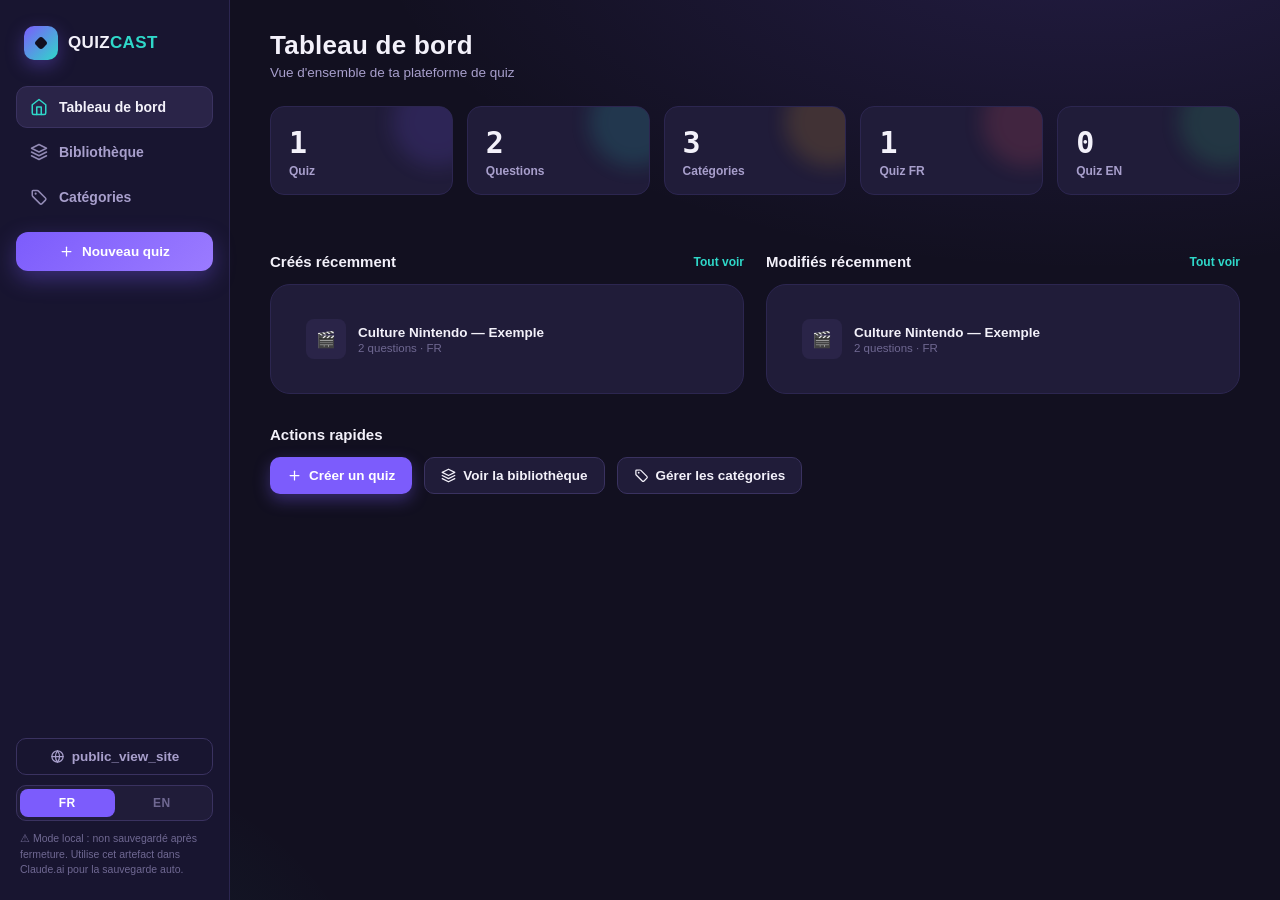
==== admin/index.html @ 72071cde "better version" ====
<!DOCTYPE html><html lang="fr"><head><meta charset="UTF-8"><meta name="viewport" content="width=device-width,initial-scale=1.0"><title>Administration — QuizCast</title><link rel="stylesheet" href="../css/base.css"><link rel="stylesheet" href="../css/public.css"><link rel="stylesheet" href="../css/themes.css"><link rel="stylesheet" href="../css/guess.css"></head><body><script>window.QC_ROOT='../';window.QC_BOOT={view:'dashboard',publicMode:false};</script><div id="app"></div><div id="modal-root"></div><div id="autoplay-root"></div><div id="toast-wrap"></div><script src="../js/core.js"></script><script src="../js/question-types.js"></script><script src="../js/public.js"></script><script src="../js/admin.js"></script><script src="../js/play.js"></script><script src="../js/app.js"></script><script src="../js/admin-actions.js"></script><script src="../js/events.js"></script></body></html>
---- css/base.css ----
/* ============================================================
   QUIZCAST — DESIGN TOKENS
   ============================================================ */
:root{
  --ink:#121020;
  --ink-2:#181530;
  --panel:#201c39;
  --panel-2:#2a2448;
  --panel-hover:#332c58;
  --border:#3a3260;
  --border-soft:#2c2650;
  --text:#f3f1fa;
  --text-dim:#a89fcc;
  --text-faint:#6f6892;
  --violet:#7c5cfc;
  --violet-soft:#5b42c4;
  --violet-glow:rgba(124,92,252,.35);
  --amber:#ffb627;
  --teal:#2fd8c9;
  --coral:#ff5d6c;
  --green:#35d07f;
  --radius-lg:20px;
  --radius:14px;
  --radius-sm:9px;
  --font-display:'Unbounded',sans-serif;
  --font-body:'Inter',sans-serif;
  --font-mono:'JetBrains Mono',monospace;
  --shadow-1:0 8px 24px rgba(6,4,20,.35);
  --shadow-2:0 20px 60px rgba(6,4,20,.55);
}
*,*::before,*::after{box-sizing:border-box;}
html,body{height:100%;}
body{
  margin:0;
  background:
    radial-gradient(1200px 600px at 85% -10%, rgba(124,92,252,.16), transparent 60%),
    radial-gradient(900px 500px at -10% 110%, rgba(47,216,201,.10), transparent 55%),
    var(--ink);
  color:var(--text);
  font-family:var(--font-body);
  -webkit-font-smoothing:antialiased;
  overflow-x:hidden;
}
::selection{background:var(--violet);color:#fff;}
::-webkit-scrollbar{width:10px;height:10px;}
::-webkit-scrollbar-track{background:transparent;}
::-webkit-scrollbar-thumb{background:var(--panel-2);border-radius:10px;}
::-webkit-scrollbar-thumb:hover{background:var(--panel-hover);}
a{color:inherit;text-decoration:none;}
button{font-family:inherit;}
:focus-visible{outline:2px solid var(--teal);outline-offset:2px;border-radius:6px;}
h1,h2,h3,h4{font-family:var(--font-display);margin:0;letter-spacing:.01em;}
p{margin:0;}
input,textarea,select{
  font-family:inherit;color:var(--text);background:var(--ink-2);
  border:1px solid var(--border);border-radius:var(--radius-sm);
  padding:9px 12px;font-size:14px;width:100%;
}
input::placeholder,textarea::placeholder{color:var(--text-faint);}
input:focus,textarea:focus,select:focus{border-color:var(--violet);}
textarea{resize:vertical;min-height:70px;font-family:inherit;}
label.field-label{display:block;font-size:12px;font-weight:700;color:var(--text-dim);text-transform:uppercase;letter-spacing:.06em;margin-bottom:6px;}
.field{margin-bottom:16px;}
.hint{font-size:12px;color:var(--text-faint);margin-top:5px;line-height:1.5;}

/* ============================================================
   PUBLIC EXPERIENCE
   ============================================================ */
.public-shell{min-height:100vh;background:
  radial-gradient(900px 520px at 78% -5%,rgba(124,92,252,.24),transparent 62%),
  radial-gradient(700px 500px at 8% 35%,rgba(47,216,201,.10),transparent 62%),var(--ink);}
.public-header{height:76px;display:flex;align-items:center;gap:30px;padding:0 34px;border-bottom:1px solid rgba(255,255,255,.07);background:rgba(18,16,32,.68);backdrop-filter:blur(18px);position:sticky;top:0;z-index:30;}
.public-brand{display:flex;align-items:center;gap:10px;font-family:var(--font-display);font-weight:900;font-size:18px;letter-spacing:.02em;flex:0 0 auto;}
.public-brand .brand-mark{width:36px;height:36px;flex-basis:36px;}
.public-nav{display:flex;align-items:center;gap:5px;flex:1;}
.public-nav button{border:0;background:transparent;color:var(--text-dim);font-size:13px;font-weight:700;padding:9px 12px;border-radius:10px;cursor:pointer;}
.public-nav button:hover,.public-nav button.active{background:rgba(255,255,255,.07);color:var(--text);}
.public-header-search{position:relative;width:min(260px,25vw);}
.public-header-search svg{position:absolute;left:12px;top:50%;transform:translateY(-50%);color:var(--text-faint);}
.public-header-search input{height:38px;padding-left:35px;background:rgba(255,255,255,.055);border-color:rgba(255,255,255,.08);}
.public-admin-btn{font-size:12px!important;color:var(--text-faint)!important;border:1px solid rgba(255,255,255,.08)!important;}
.public-content{max-width:1320px;margin:0 auto;padding:34px 34px 80px;}
.public-hero{position:relative;overflow:hidden;border:1px solid rgba(255,255,255,.08);border-radius:28px;padding:64px 62px;min-height:390px;display:flex;align-items:center;background:linear-gradient(125deg,rgba(124,92,252,.22),rgba(32,28,57,.78) 48%,rgba(47,216,201,.08));box-shadow:var(--shadow-2);}
.public-hero::before,.public-hero::after{content:'';position:absolute;border-radius:50%;filter:blur(2px);pointer-events:none;}
.public-hero::before{width:380px;height:380px;right:-100px;top:-170px;background:radial-gradient(circle,rgba(124,92,252,.30),transparent 68%);}
.public-hero::after{width:260px;height:260px;right:180px;bottom:-180px;background:radial-gradient(circle,rgba(47,216,201,.18),transparent 68%);}
.public-hero-copy{position:relative;z-index:1;max-width:690px;}
.public-kicker{display:inline-flex;align-items:center;gap:8px;padding:7px 11px;border-radius:999px;background:rgba(124,92,252,.16);border:1px solid rgba(124,92,252,.30);color:#c9bfff;text-transform:uppercase;font-size:10px;font-weight:800;letter-spacing:.12em;margin-bottom:20px;}
.public-hero h1{font-size:clamp(36px,5vw,68px);line-height:1.02;letter-spacing:-.035em;max-width:760px;}
.public-hero h1 span{color:var(--teal);}
.public-hero p{font-size:16px;line-height:1.65;color:var(--text-dim);max-width:610px;margin:18px 0 28px;}
.public-hero-actions{display:flex;gap:10px;flex-wrap:wrap;}
.public-hero-actions .btn{padding:13px 18px;border-radius:12px;}
.public-section{margin-top:42px;}
.public-section-head{display:flex;align-items:end;justify-content:space-between;gap:16px;margin-bottom:16px;}
.public-section-head h2{font-size:21px;letter-spacing:-.015em;}
.public-section-head p{font-size:12px;color:var(--text-faint);margin-top:5px;}
.public-see-all{font-size:12px;color:var(--teal);font-weight:800;cursor:pointer;white-space:nowrap;}
.public-quiz-grid{display:grid;grid-template-columns:repeat(4,minmax(0,1fr));gap:16px;}
.public-card{background:rgba(32,28,57,.78);border:1px solid rgba(255,255,255,.07);border-radius:18px;overflow:hidden;cursor:pointer;transition:transform .2s ease,border-color .2s ease,box-shadow .2s ease;display:flex;flex-direction:column;min-width:0;}
.public-card:hover{transform:translateY(-5px);border-color:rgba(124,92,252,.55);box-shadow:0 16px 36px rgba(0,0,0,.25);}
.public-card-thumb{height:148px;background:linear-gradient(135deg,#2a2448,#181530);background-size:cover;background-position:center;position:relative;display:flex;align-items:center;justify-content:center;font-size:42px;}
.public-card-thumb::after{content:'';position:absolute;inset:0;background:linear-gradient(180deg,transparent 50%,rgba(8,7,17,.32));}
.public-card-badges{position:absolute;z-index:1;left:10px;top:10px;display:flex;gap:6px;}
.public-badge{font-size:9px;font-weight:900;letter-spacing:.06em;padding:5px 7px;border-radius:7px;background:rgba(10,9,20,.72);backdrop-filter:blur(8px);color:#fff;border:1px solid rgba(255,255,255,.09);}
.public-card-body{padding:14px 15px 15px;}
.public-card h3{font-family:var(--font-body);font-size:15px;font-weight:800;line-height:1.3;white-space:nowrap;overflow:hidden;text-overflow:ellipsis;}
.public-card-desc{font-size:11.5px;color:var(--text-dim);line-height:1.45;margin-top:6px;min-height:33px;display:-webkit-box;-webkit-line-clamp:2;-webkit-box-orient:vertical;overflow:hidden;}
.public-card-meta{display:flex;align-items:center;gap:8px;margin-top:12px;color:var(--text-faint);font-size:10.5px;font-weight:700;}
.public-dot{width:3px;height:3px;border-radius:50%;background:var(--text-faint);}
.public-category-grid{display:grid;grid-template-columns:repeat(4,minmax(0,1fr));gap:12px;}
.public-category{position:relative;overflow:hidden;border:1px solid rgba(255,255,255,.07);border-radius:15px;padding:18px;background:linear-gradient(135deg,rgba(255,255,255,.045),rgba(255,255,255,.018));cursor:pointer;transition:transform .18s,border-color .18s;}
.public-category:hover{transform:translateY(-3px);border-color:rgba(124,92,252,.45);}
.public-category .cat-icon{font-size:25px;margin-bottom:12px;}
.public-category strong{display:block;font-size:14px;}
.public-category span{display:block;color:var(--text-faint);font-size:11px;margin-top:4px;}
.public-empty{padding:55px 20px;text-align:center;border:1px dashed rgba(255,255,255,.11);border-radius:20px;color:var(--text-dim);}
.public-browse-toolbar{display:flex;gap:10px;align-items:center;margin-bottom:24px;flex-wrap:wrap;}
.public-browse-search{position:relative;flex:1;min-width:240px;}
.public-browse-search svg{position:absolute;left:13px;top:50%;transform:translateY(-50%);color:var(--text-faint);}
.public-browse-search input{height:44px;padding-left:38px;background:rgba(255,255,255,.045);border-color:rgba(255,255,255,.08);}
.public-browse-toolbar select{width:auto;min-width:145px;height:44px;background:rgba(255,255,255,.045);}
.public-page-title{margin-bottom:25px;}
.public-page-title h1{font-size:30px;}
.public-page-title p{color:var(--text-dim);font-size:13px;margin-top:7px;}
.public-detail{max-width:1060px;margin:0 auto;}
.public-detail-hero{display:grid;grid-template-columns:1.08fr .92fr;gap:30px;align-items:stretch;}
.public-detail-image{min-height:350px;border-radius:24px;background:linear-gradient(135deg,#2a2448,#181530);background-size:cover;background-position:center;border:1px solid rgba(255,255,255,.08);display:flex;align-items:center;justify-content:center;font-size:70px;box-shadow:var(--shadow-1);}
.public-detail-copy{padding:18px 4px;display:flex;flex-direction:column;justify-content:center;align-items:flex-start;}
.public-detail-copy .chips{display:flex;gap:7px;flex-wrap:wrap;margin-bottom:17px;}
.public-detail-copy h1{font-size:clamp(30px,4vw,48px);line-height:1.05;letter-spacing:-.03em;}
.public-detail-copy p{font-size:14px;line-height:1.7;color:var(--text-dim);margin:17px 0 24px;max-width:560px;}
.public-detail-stats{display:flex;gap:20px;flex-wrap:wrap;margin-bottom:25px;}
.public-detail-stat strong{display:block;font-family:var(--font-mono);font-size:16px;color:var(--text);}
.public-detail-stat span{display:block;font-size:10px;color:var(--text-faint);margin-top:3px;text-transform:uppercase;letter-spacing:.06em;}
.public-back{display:inline-flex;align-items:center;gap:6px;color:var(--text-dim);font-size:12px;font-weight:700;cursor:pointer;margin-bottom:20px;}
.public-back:hover{color:var(--text);}
.public-footer{border-top:1px solid rgba(255,255,255,.07);margin-top:70px;padding-top:24px;color:var(--text-faint);font-size:11px;display:flex;justify-content:space-between;gap:20px;}
@media(max-width:1050px){.public-quiz-grid,.public-category-grid{grid-template-columns:repeat(3,minmax(0,1fr));}.public-detail-hero{grid-template-columns:1fr;}.public-detail-image{min-height:280px;}}
@media(max-width:760px){.public-header{padding:0 16px;gap:12px;height:68px;}.public-nav{display:none;}.public-header-search{width:auto;flex:1;}.public-admin-btn{display:none!important;}.public-content{padding:20px 16px 60px;}.public-hero{padding:38px 25px;min-height:420px;border-radius:22px;}.public-hero h1{font-size:38px;}.public-quiz-grid,.public-category-grid{grid-template-columns:repeat(2,minmax(0,1fr));}.public-card-thumb{height:125px;}.public-footer{flex-direction:column;}}
@media(max-width:470px){.public-quiz-grid,.public-category-grid{grid-template-columns:1fr;}.public-hero h1{font-size:33px;}.public-detail-image{min-height:220px;}}

/* ============================================================
   APP SHELL
   ============================================================ */
#app{display:flex;min-height:100vh;}
.sidebar{
  width:230px;flex:0 0 230px;background:var(--ink-2);
  border-right:1px solid var(--border-soft);
  display:flex;flex-direction:column;padding:22px 16px;
  position:sticky;top:0;height:100vh;
}
.brand{display:flex;align-items:center;gap:10px;padding:4px 8px 26px;}
.brand-mark{
  width:34px;height:34px;border-radius:10px;flex:0 0 34px;
  background:linear-gradient(135deg,var(--violet),var(--teal));
  display:flex;align-items:center;justify-content:center;
  box-shadow:0 6px 18px var(--violet-glow);
}
.brand-mark span{width:10px;height:10px;border-radius:3px;background:var(--ink);transform:rotate(45deg);}
.brand-word{font-family:var(--font-display);font-weight:800;font-size:17px;letter-spacing:.02em;}
.brand-word em{font-style:normal;color:var(--teal);}
.nav{display:flex;flex-direction:column;gap:3px;}
.nav-item{
  display:flex;align-items:center;gap:11px;padding:11px 13px;border-radius:11px;
  color:var(--text-dim);font-size:14px;font-weight:600;cursor:pointer;border:1px solid transparent;
  transition:background .15s,color .15s;
}
.nav-item svg{width:18px;height:18px;flex:0 0 18px;opacity:.85;}
.nav-item:hover{background:var(--panel);color:var(--text);}
.nav-item.active{background:var(--panel-2);color:var(--text);border-color:var(--border);}
.nav-item.active svg{opacity:1;color:var(--teal);}
.nav-sep{height:1px;background:var(--border-soft);margin:14px 4px;}
.sidebar-cta{
  margin-top:14px;display:flex;align-items:center;justify-content:center;gap:8px;
  background:linear-gradient(135deg,var(--violet),#9b7bff);color:#fff;font-weight:700;font-size:13.5px;
  padding:12px;border-radius:12px;cursor:pointer;border:none;box-shadow:0 8px 22px var(--violet-glow);
  transition:transform .15s, box-shadow .15s;
}
.sidebar-cta:hover{transform:translateY(-1px);box-shadow:0 10px 26px var(--violet-glow);}
.sidebar-bottom{margin-top:auto;display:flex;flex-direction:column;gap:10px;}
.lang-switch{display:flex;background:var(--panel);border:1px solid var(--border);border-radius:10px;padding:3px;}
.lang-switch button{
  flex:1;background:transparent;border:none;color:var(--text-faint);font-weight:700;font-size:12px;
  padding:7px 0;border-radius:8px;cursor:pointer;letter-spacing:.04em;
}
.lang-switch button.active{background:var(--violet);color:#fff;}
.storage-note{font-size:10.5px;color:var(--text-faint);line-height:1.5;padding:0 4px;}

.main{flex:1;min-width:0;padding:30px 40px 70px;max-width:1360px;}
.topbar{display:flex;align-items:center;justify-content:space-between;margin-bottom:26px;gap:16px;flex-wrap:wrap;}
.topbar h1{font-size:26px;font-weight:800;}
.topbar .sub{color:var(--text-dim);font-size:13.5px;margin-top:4px;}
.topbar-actions{display:flex;gap:10px;flex-wrap:wrap;}

/* ============================================================
   BUTTONS
   ============================================================ */
.btn{
  display:inline-flex;align-items:center;gap:7px;justify-content:center;
  border-radius:10px;font-weight:700;font-size:13.5px;padding:10px 16px;
  cursor:pointer;border:1px solid transparent;transition:all .15s;white-space:nowrap;
}
.btn svg{width:15px;height:15px;}
.btn-primary{background:var(--violet);color:#fff;box-shadow:0 6px 16px var(--violet-glow);}
.btn-primary:hover{background:var(--violet-soft);transform:translateY(-1px);}
.btn-ghost{background:var(--panel);color:var(--text);border-color:var(--border);}
.btn-ghost:hover{background:var(--panel-hover);}
.btn-outline{background:transparent;color:var(--text-dim);border-color:var(--border);}
.btn-outline:hover{color:var(--text);border-color:var(--text-dim);}
.btn-danger{background:transparent;color:var(--coral);border-color:rgba(255,93,108,.35);}
.btn-danger:hover{background:rgba(255,93,108,.12);}
.btn-sm{padding:7px 11px;font-size:12.5px;border-radius:8px;}
.btn-icon{padding:9px;border-radius:9px;}
.btn:disabled{opacity:.4;cursor:not-allowed;}
.btn-block{width:100%;}

/* ============================================================
   CARDS / PANELS
   ============================================================ */
.panel{background:var(--panel);border:1px solid var(--border-soft);border-radius:var(--radius-lg);padding:22px;}
.stat-grid{display:grid;grid-template-columns:repeat(auto-fit,minmax(160px,1fr));gap:14px;margin-bottom:26px;}
.stat-card{
  background:var(--panel);border:1px solid var(--border-soft);border-radius:var(--radius);
  padding:18px 18px 16px;position:relative;overflow:hidden;
}
.stat-card::after{content:'';position:absolute;top:-30px;right:-30px;width:90px;height:90px;border-radius:50%;background:var(--stat-color,var(--violet));opacity:.15;filter:blur(10px);}
.stat-num{font-family:var(--font-mono);font-size:30px;font-weight:700;color:var(--text);}
.stat-label{font-size:12px;color:var(--text-dim);margin-top:4px;font-weight:600;}

.section-title{font-size:15px;font-weight:800;margin:32px 0 14px;display:flex;align-items:center;justify-content:space-between;}
.section-title .see-all{font-size:12px;font-weight:700;color:var(--teal);cursor:pointer;}

.mini-list{display:flex;flex-direction:column;gap:2px;}
.mini-row{
  display:flex;align-items:center;gap:12px;padding:11px 12px;border-radius:10px;cursor:pointer;
  border:1px solid transparent;
}
.mini-row:hover{background:var(--panel-2);border-color:var(--border-soft);}
.mini-thumb{width:40px;height:40px;border-radius:8px;background:var(--panel-2);flex:0 0 40px;object-fit:cover;display:flex;align-items:center;justify-content:center;font-size:16px;}
.mini-info{flex:1;min-width:0;}
.mini-info .name{font-size:13.5px;font-weight:700;white-space:nowrap;overflow:hidden;text-overflow:ellipsis;}
.mini-info .meta{font-size:11.5px;color:var(--text-faint);margin-top:2px;}

/* ============================================================
   QUIZ CARDS (library)
   ============================================================ */
.toolbar{display:flex;gap:10px;flex-wrap:wrap;align-items:center;margin-bottom:22px;}
.toolbar .search-wrap{position:relative;flex:1;min-width:220px;}
.toolbar .search-wrap svg{position:absolute;left:12px;top:50%;transform:translateY(-50%);width:15px;height:15px;color:var(--text-faint);}
.toolbar input[type=search]{padding-left:34px;}
.toolbar select{width:auto;min-width:130px;}
.quiz-grid{display:grid;grid-template-columns:repeat(auto-fill,minmax(255px,1fr));gap:18px;}
.quiz-card{
  background:var(--panel);border:1px solid var(--border-soft);border-radius:var(--radius);overflow:hidden;
  display:flex;flex-direction:column;transition:transform .15s,border-color .15s;
}
.quiz-card:hover{border-color:var(--violet-soft);transform:translateY(-2px);}
.quiz-thumb{
  height:120px;background:linear-gradient(135deg,var(--panel-2),var(--ink-2));
  display:flex;align-items:center;justify-content:center;font-size:34px;position:relative;
  background-size:cover;background-position:center;
}
.quiz-thumb .lang-badge{position:absolute;top:9px;right:9px;background:rgba(18,16,32,.75);backdrop-filter:blur(4px);font-size:10px;font-weight:800;padding:3px 7px;border-radius:6px;letter-spacing:.05em;}
.quiz-body{padding:15px 16px 16px;display:flex;flex-direction:column;gap:9px;flex:1;}
.quiz-body h3{font-size:15px;font-weight:700;line-height:1.3;}
.quiz-body .desc{font-size:12.5px;color:var(--text-dim);line-height:1.5;display:-webkit-box;-webkit-line-clamp:2;-webkit-box-orient:vertical;overflow:hidden;min-height:36px;}
.chip-row{display:flex;flex-wrap:wrap;gap:6px;}
.chip{font-size:10.5px;font-weight:700;padding:4px 9px;border-radius:20px;background:var(--panel-2);color:var(--text-dim);border:1px solid var(--border-soft);}
.chip-diff-facile{color:var(--green);}
.chip-diff-moyen{color:var(--amber);}
.chip-diff-difficile{color:var(--coral);}
.quiz-meta-row{display:flex;justify-content:space-between;font-size:11.5px;color:var(--text-faint);font-family:var(--font-mono);margin-top:2px;}
.quiz-actions{display:flex;gap:6px;padding:12px 14px;border-top:1px solid var(--border-soft);}
.quiz-actions .btn{flex:1;padding:8px 6px;font-size:11.5px;}
.quiz-actions .btn svg{width:13px;height:13px;}
.empty-state{padding:60px 20px;text-align:center;color:var(--text-faint);}
.empty-state h3{color:var(--text-dim);font-size:16px;margin-bottom:8px;}
.empty-state svg{width:38px;height:38px;margin-bottom:14px;opacity:.5;}

/* ============================================================
   CATEGORIES
   ============================================================ */
.cat-grid{display:grid;grid-template-columns:repeat(auto-fill,minmax(220px,1fr));gap:12px;}
.cat-card{background:var(--panel);border:1px solid var(--border-soft);border-radius:var(--radius);padding:14px 16px;display:flex;align-items:center;gap:12px;}
.cat-dot{width:12px;height:12px;border-radius:4px;flex:0 0 12px;}
.cat-name{font-weight:700;font-size:13.5px;flex:1;min-width:0;}
.cat-sub{font-size:10.5px;color:var(--text-faint);}
.cat-count{font-family:var(--font-mono);font-size:11px;color:var(--text-faint);}
.color-swatches{display:flex;gap:7px;flex-wrap:wrap;}
.swatch{width:26px;height:26px;border-radius:8px;cursor:pointer;border:2px solid transparent;}
.swatch.selected{border-color:#fff;}

/* ============================================================
   QUIZ EDITOR
   ============================================================ */
.editor-grid{display:grid;grid-template-columns:340px 1fr;gap:22px;align-items:start;}
@media(max-width:980px){.editor-grid{grid-template-columns:1fr;}}
.thumb-upload{
  height:110px;border-radius:12px;border:1.5px dashed var(--border);background:var(--ink-2);
  display:flex;align-items:center;justify-content:center;cursor:pointer;overflow:hidden;position:relative;
  background-size:cover;background-position:center;color:var(--text-faint);font-size:12px;text-align:center;gap:6px;flex-direction:column;
}
.thumb-upload:hover{border-color:var(--violet);}
.checkbox-row{display:flex;flex-wrap:wrap;gap:8px;}
.cat-toggle{
  font-size:12px;font-weight:700;padding:7px 12px;border-radius:20px;border:1px solid var(--border);
  color:var(--text-dim);cursor:pointer;background:var(--ink-2);
}
.cat-toggle.selected{background:var(--violet);border-color:var(--violet);color:#fff;}

.q-list-header{display:flex;align-items:center;justify-content:space-between;margin-bottom:12px;}
.q-list{display:flex;flex-direction:column;gap:8px;}
.q-row{
  display:flex;align-items:center;gap:10px;background:var(--panel);border:1px solid var(--border-soft);
  border-radius:12px;padding:10px 12px;cursor:default;
}
.q-row.dragging{opacity:.4;}
.q-row .drag-handle{cursor:grab;color:var(--text-faint);padding:2px;}
.q-row .q-type-icon{width:34px;height:34px;border-radius:9px;background:var(--panel-2);display:flex;align-items:center;justify-content:center;flex:0 0 34px;font-size:15px;}
.q-row .q-num{font-family:var(--font-mono);font-size:11px;color:var(--text-faint);width:22px;text-align:center;flex:0 0 22px;}
.q-row .q-info{flex:1;min-width:0;}
.q-row .q-text{font-size:13px;font-weight:600;white-space:nowrap;overflow:hidden;text-overflow:ellipsis;}
.q-row .q-meta{font-size:11px;color:var(--text-faint);margin-top:2px;}
.q-row .q-actions{display:flex;gap:4px;}
.add-q-menu{position:relative;display:inline-block;}
.dropdown{
  position:absolute;top:calc(100% + 6px);right:0;background:var(--panel-2);border:1px solid var(--border);
  border-radius:12px;box-shadow:var(--shadow-2);padding:6px;min-width:230px;z-index:40;display:none;
}
.dropdown.open{display:block;}
.dropdown-item{display:flex;align-items:center;gap:10px;padding:9px 10px;border-radius:8px;cursor:pointer;font-size:13px;font-weight:600;}
.dropdown-item:hover{background:var(--panel-hover);}
.dropdown-item .ic{width:28px;height:28px;border-radius:7px;background:var(--ink-2);display:flex;align-items:center;justify-content:center;font-size:13px;flex:0 0 28px;}
.dropdown-item small{display:block;font-weight:400;color:var(--text-faint);font-size:10.5px;}

/* ============================================================
   MODAL (question editor)
   ============================================================ */
.modal-overlay{
  position:fixed;inset:0;background:rgba(8,6,18,.72);backdrop-filter:blur(3px);
  display:none;align-items:flex-start;justify-content:center;z-index:100;padding:34px 20px;overflow-y:auto;
}
.modal-overlay.open{display:flex;}
.modal{
  background:var(--ink-2);border:1px solid var(--border);border-radius:20px;width:100%;max-width:620px;
  box-shadow:var(--shadow-2);animation:modalIn .18s ease;
}
@keyframes modalIn{from{opacity:0;transform:translateY(10px) scale(.98);}to{opacity:1;transform:none;}}
.modal-header{display:flex;align-items:center;justify-content:space-between;padding:20px 22px;border-bottom:1px solid var(--border-soft);}
.modal-header h3{font-size:16px;}
.modal-body{padding:22px;max-height:70vh;overflow-y:auto;}
.modal-footer{display:flex;justify-content:space-between;gap:10px;padding:16px 22px;border-top:1px solid var(--border-soft);}
.modal-close{cursor:pointer;color:var(--text-faint);padding:6px;border-radius:8px;}
.modal-close:hover{color:var(--text);background:var(--panel);}

.answer-edit-row{display:flex;gap:8px;align-items:center;margin-bottom:8px;}
.answer-edit-row input[type=text]{flex:1;}
.correct-radio{
  width:22px;height:22px;border-radius:7px;border:2px solid var(--border);flex:0 0 22px;cursor:pointer;
  display:flex;align-items:center;justify-content:center;
}
.correct-radio.checked{background:var(--green);border-color:var(--green);}
.correct-radio.checked::after{content:'✓';color:#0c1a12;font-size:13px;font-weight:900;}
.img-upload-box{
  border:1.5px dashed var(--border);border-radius:12px;padding:16px;text-align:center;cursor:pointer;
  background:var(--ink-2);position:relative;overflow:hidden;
}
.img-upload-box img{max-width:100%;max-height:170px;border-radius:8px;display:block;margin:0 auto;}
.img-upload-box .ph{color:var(--text-faint);font-size:12.5px;padding:20px 0;}
.mode-grid{display:grid;grid-template-columns:repeat(3,1fr);gap:8px;}
.mode-opt{
  border:1.5px solid var(--border);border-radius:10px;padding:9px 6px;text-align:center;cursor:pointer;
  font-size:11px;font-weight:700;color:var(--text-dim);background:var(--ink-2);
}
.mode-opt.selected{border-color:var(--violet);color:var(--text);background:rgba(124,92,252,.14);}
.mask-editor{position:relative;border-radius:10px;overflow:hidden;cursor:crosshair;user-select:none;background:var(--ink-2);}
.mask-editor img{width:100%;display:block;pointer-events:none;}
.mask-rect{position:absolute;background:rgba(18,16,32,.9);border:1.5px dashed var(--amber);}
.range-row{display:flex;align-items:center;gap:10px;}
.range-row input[type=range]{flex:1;accent-color:var(--violet);}
.range-row .val{font-family:var(--font-mono);font-size:12px;color:var(--text-dim);width:40px;text-align:right;}
.two-col{display:grid;grid-template-columns:1fr 1fr;gap:14px;}

/* ============================================================
   PLAY — NORMAL MODE
   ============================================================ */
.play-wrap{max-width:820px;margin:0 auto;}
.play-progress-bar{height:6px;border-radius:6px;background:var(--panel-2);overflow:hidden;margin-bottom:22px;}
.play-progress-fill{height:100%;background:linear-gradient(90deg,var(--violet),var(--teal));transition:width .3s;}
.play-topline{display:flex;justify-content:space-between;align-items:center;margin-bottom:16px;font-size:12.5px;color:var(--text-dim);font-family:var(--font-mono);}
.play-card{background:var(--panel);border:1px solid var(--border-soft);border-radius:22px;padding:34px;}
.play-question-img{width:100%;max-height:260px;object-fit:contain;border-radius:14px;margin-bottom:20px;background:var(--ink-2);}
.play-question-text{font-family:var(--font-display);font-size:22px;font-weight:700;line-height:1.35;margin-bottom:26px;}
.answers-grid{display:grid;grid-template-columns:1fr 1fr;gap:12px;}
@media(max-width:640px){.answers-grid{grid-template-columns:1fr;}}
.answer-tile{
  display:flex;align-items:center;gap:12px;padding:16px 18px;border-radius:14px;cursor:pointer;
  font-weight:700;font-size:15px;border:1.5px solid transparent;color:#fff;
  transition:transform .12s,filter .12s;position:relative;
}
.answer-tile:hover{filter:brightness(1.08);transform:translateY(-1px);}
.answer-tile:active{transform:translateY(0);}
.answer-tile .shape{width:20px;height:20px;flex:0 0 20px;}
.answer-letter{width:27px;height:27px;border-radius:8px;background:rgba(0,0,0,.18);display:flex;align-items:center;justify-content:center;font:800 11px var(--font-mono);flex:0 0 27px;}
.answer-tile.a, .stage-tile.a{background:linear-gradient(135deg,#7c5cfc,#6a4ce8);}
.answer-tile.b, .stage-tile.b{background:linear-gradient(135deg,#ffb627,#f29a0a);}
.answer-tile.c, .stage-tile.c{background:linear-gradient(135deg,#2fd8c9,#20b8ab);}
.answer-tile.d, .stage-tile.d{background:linear-gradient(135deg,#ff5d6c,#e8404f);}
.answer-tile.e, .stage-tile.e{background:linear-gradient(135deg,#5ecbff,#3aa8e0);}
.answer-tile.f, .stage-tile.f{background:linear-gradient(135deg,#c86bff,#a83de8);}
.answer-tile.dim{opacity:.35;filter:grayscale(.4);}
.answer-tile.correct-flag{background:linear-gradient(135deg,rgba(53,208,127,.95),rgba(47,216,201,.85));box-shadow:0 0 0 4px rgba(53,208,127,.28), 0 12px 28px rgba(53,208,127,.35);}
.answer-tile.wrong-flag{outline:3px solid var(--coral);}
.answer-tile.disabled{cursor:default;}
.feedback-banner{
  margin-top:20px;padding:14px 18px;border-radius:12px;font-weight:700;font-size:14px;display:flex;align-items:center;gap:10px;
}
.feedback-banner.ok{background:rgba(53,208,127,.14);color:var(--green);border:1px solid rgba(53,208,127,.3);}
.feedback-banner.ko{background:rgba(255,93,108,.14);color:var(--coral);border:1px solid rgba(255,93,108,.3);}
.explanation-box{margin-top:12px;font-size:13px;color:var(--text-dim);line-height:1.6;background:var(--ink-2);border-radius:10px;padding:12px 14px;}
.play-footer{display:flex;justify-content:flex-end;margin-top:24px;}

.score-screen{text-align:center;padding:52px 24px;}
.public-play-shell{min-height:100vh;background:#15120f;color:var(--text);}
#app>.public-play-shell{width:100%;min-width:0;flex:1 1 100%;}
.public-play-header{height:68px;display:flex;align-items:center;justify-content:space-between;gap:16px;padding:0 max(22px,calc((100vw - 1180px)/2));border-bottom:1px solid rgba(255,255,255,.08);background:#191511;position:sticky;top:0;z-index:20;}
.public-play-brand{display:flex;align-items:center;gap:9px;font-family:var(--font-display);font-weight:800;font-size:15px;}
.public-play-brand .brand-mark{width:29px;height:29px;flex-basis:29px;}
.public-play-meta{display:flex;align-items:center;gap:12px;color:var(--text-dim);font-size:12px;}
.public-play-score{padding:6px 10px;border-radius:999px;background:rgba(255,255,255,.055);border:1px solid rgba(255,255,255,.08);font-family:var(--font-mono);color:var(--text);}
.public-play-main{padding:30px 22px 70px;max-width:1220px;margin:0 auto;}
.public-play-main .play-wrap{max-width:none;width:100%;}
.play-progress-row{display:flex;align-items:center;justify-content:space-between;gap:12px;margin-bottom:9px;color:var(--text-faint);font-size:11px;font-weight:700;}
.play-progress-row strong{color:var(--text);font-family:var(--font-mono);font-size:11px;}
.play-card[data-fade]{animation:publicPlayIn .24s ease both;background:#1d1915;border-color:rgba(255,255,255,.09);box-shadow:0 14px 40px rgba(0,0,0,.22);}
@keyframes publicPlayIn{from{opacity:0;transform:translateY(7px)}to{opacity:1;transform:none}}
.play-card.answer-state-correct{animation:answerCorrectIn .48s cubic-bezier(.2,.8,.2,1) both;}
.play-card.answer-state-incorrect{animation:answerIncorrectIn .42s ease both;}
.play-card.answer-state-correct .feedback-banner,.play-card.answer-state-correct .guess-reveal-result{animation:answerFeedbackPop .36s .08s cubic-bezier(.2,.8,.2,1) both;}
.play-card.answer-state-incorrect .feedback-banner,.play-card.answer-state-incorrect .guess-reveal-result{animation:answerFeedbackShake .38s .06s ease both;}
.play-card.answer-state-correct .answer-tile.correct-flag{animation:answerTileCorrect .52s ease both;}
.play-card.answer-state-incorrect .answer-tile.wrong-flag{animation:answerTileWrong .42s ease both;}
@keyframes answerCorrectIn{0%{box-shadow:0 0 0 0 rgba(53,208,127,0);border-color:var(--border-soft)}45%{box-shadow:0 0 0 5px rgba(53,208,127,.16),0 16px 44px rgba(53,208,127,.12);border-color:rgba(53,208,127,.55)}100%{box-shadow:0 14px 40px rgba(0,0,0,.22);}}
@keyframes answerIncorrectIn{0%,100%{transform:translateX(0)}22%{transform:translateX(-5px)}48%{transform:translateX(4px)}72%{transform:translateX(-2px)}}
@keyframes answerFeedbackPop{from{opacity:0;transform:translateY(8px) scale(.97)}to{opacity:1;transform:translateY(0) scale(1)}}
@keyframes answerFeedbackShake{0%,100%{transform:translateX(0)}30%{transform:translateX(-4px)}65%{transform:translateX(3px)}}
@keyframes answerTileCorrect{0%{transform:scale(.97)}55%{transform:scale(1.025)}100%{transform:scale(1)}}
@keyframes answerTileWrong{0%,100%{transform:translateX(0)}30%{transform:translateX(-4px)}65%{transform:translateX(3px)}}
@media(prefers-reduced-motion:reduce){.play-card.answer-state-correct,.play-card.answer-state-incorrect,.play-card.answer-state-correct .feedback-banner,.play-card.answer-state-incorrect .feedback-banner,.play-card.answer-state-correct .guess-reveal-result,.play-card.answer-state-incorrect .guess-reveal-result,.play-card.answer-state-correct .answer-tile.correct-flag,.play-card.answer-state-incorrect .answer-tile.wrong-flag{animation:none!important;}}
.public-feedback-actions{display:flex;gap:10px;justify-content:flex-end;margin-top:16px;}
.public-score-kicker{font-size:11px;text-transform:uppercase;letter-spacing:.12em;color:#f3ad45;font-weight:800;}
.public-score-percent{font-family:var(--font-display);font-size:18px;font-weight:800;color:#e8d8c8;margin-top:5px;}
.public-score-message{max-width:620px;margin:10px auto 0;color:#cbbcaf;line-height:1.6;font-size:13px;}
.public-result-actions{display:flex;justify-content:center;gap:10px;flex-wrap:wrap;margin-top:26px;}
.public-result-section{margin-top:42px;text-align:left;padding-top:26px;border-top:1px solid rgba(255,255,255,.08);}
.public-result-section h3{font-size:15px;margin-bottom:14px;}
.public-play-exit{color:#cbbcaf!important;border-color:rgba(255,255,255,.13)!important;background:transparent!important;}
.public-play-main .play-progress-row strong{color:#f3ad45;}
.public-play-main .play-progress-bar{background:#2a231d;height:7px;margin-bottom:24px;}
.public-play-main .play-progress-fill{background:#e89a38;}
.public-play-main .answer-tile{box-shadow:0 4px 0 rgba(0,0,0,.12);border-color:rgba(255,255,255,.05);}
.public-play-main .answer-tile:hover{filter:brightness(1.04);transform:translateY(-2px);}
.public-play-main .explanation-box{background:#171411;border:1px solid rgba(255,255,255,.06);}
.public-play-main .btn-primary{background:#e89a38;border-color:#e89a38;color:#1b130b;box-shadow:0 5px 14px rgba(232,154,56,.18);}
.public-play-main .btn-primary:hover{background:#f0aa4b;border-color:#f0aa4b;}
@media(min-width:900px){.public-play-main .play-card{padding:38px 44px;}.public-play-main .answers-grid{gap:14px;}.public-play-main .play-question-text{max-width:980px;margin-left:auto;margin-right:auto;}.public-play-main .play-question-img,.public-play-main .zoom-image-wrap{max-height:360px;}}
@media(max-width:640px){.public-play-header{padding:0 14px;}.public-play-meta{gap:7px;}.public-play-meta .play-question-name{display:none;}.public-play-main{padding:20px 12px 45px;}.play-card{padding:22px 17px;border-radius:18px;}.play-question-text{font-size:19px;}.public-feedback-actions,.play-footer{justify-content:stretch;}.public-feedback-actions .btn,.play-footer .btn{flex:1;}.score-num{font-size:48px;}}
.score-num{font-family:var(--font-display);font-size:58px;font-weight:900;background:linear-gradient(135deg,var(--violet),var(--teal));-webkit-background-clip:text;background-clip:text;color:transparent;}


.ranking-editor-list,.ranking-play-list{display:flex;flex-direction:column;gap:8px;}
.ranking-edit-item,.ranking-play-item{display:flex;align-items:center;gap:10px;padding:10px 12px;border:1px solid var(--border);border-radius:10px;background:var(--ink-2);}
.ranking-edit-item{cursor:grab;}
.ranking-edit-item.dragging,.ranking-play-item.dragging{opacity:.45;}
.ranking-grip{color:var(--text-faint);display:flex;}
.ranking-index{width:26px;height:26px;border-radius:50%;display:flex;align-items:center;justify-content:center;background:rgba(124,92,252,.16);font:700 12px var(--font-mono);flex:0 0 26px;}
.ranking-play-item{cursor:grab;font-weight:700;min-height:50px;}
.ranking-play-item .ranking-index{background:rgba(255,255,255,.12);color:#fff;}
.zoom-image-wrap{overflow:hidden;border-radius:14px;background:var(--ink-2);display:flex;align-items:center;justify-content:center;}
.zoom-image-wrap img{width:100%;height:100%;object-fit:contain;transform:scale(var(--zoom-scale,2.8));transform-origin:center;}
.zoom-stage-wrap{max-width:min(70vw,900px);max-height:32vh;overflow:hidden;border-radius:18px;margin-bottom:18px;box-shadow:0 20px 50px rgba(0,0,0,.5);}
.zoom-stage-img{max-width:100%;max-height:32vh;display:block;object-fit:contain;transform:scale(var(--zoom-from,3));transform-origin:center;animation:zoomReveal var(--zoom-duration,10s) cubic-bezier(.2,.7,.2,1) forwards;}
@keyframes zoomReveal{from{transform:scale(var(--zoom-from,3));}to{transform:scale(1);}}
.stage-ranking{width:100%;display:flex;flex-direction:column;gap:10px;margin-top:22px;}
.stage-ranking-item{padding:15px 18px;border-radius:13px;background:rgba(255,255,255,.1);border:1px solid rgba(255,255,255,.12);font-family:var(--font-display);font-size:clamp(15px,1.5vw,20px);font-weight:700;display:flex;align-items:center;gap:12px;box-shadow:0 8px 20px rgba(0,0,0,.18);transition:transform .55s cubic-bezier(.2,.8,.2,1),opacity .35s,background .35s;}
.stage-ranking-item .ranking-index{background:rgba(255,255,255,.12);color:#fff;}
.stage-ranking.revealed .stage-ranking-item{background:linear-gradient(135deg,rgba(53,208,127,.92),rgba(47,216,201,.78));}
.number-stage-wrap{width:100%;margin-top:24px;}
.number-scale{position:relative;height:12px;border-radius:99px;background:rgba(255,255,255,.14);}
.number-scale-fill{position:absolute;left:0;top:0;bottom:0;border-radius:99px;background:linear-gradient(90deg,#7c5cfc,#2fd8c9);width:0;}
.number-marker{position:absolute;top:50%;width:28px;height:28px;border-radius:50%;background:#fff;box-shadow:0 4px 18px rgba(0,0,0,.35);transform:translate(-50%,-50%);transition:left .8s cubic-bezier(.2,.8,.2,1),background .35s,box-shadow .35s;left:0;}
.number-marker.revealed{background:#35d07f;box-shadow:0 0 0 7px rgba(53,208,127,.25),0 8px 24px rgba(53,208,127,.45);}
.number-scale-labels{display:flex;justify-content:space-between;margin-top:10px;font:12px var(--font-mono);color:rgba(255,255,255,.6);}
.number-value-display{text-align:center;font-family:var(--font-display);font-size:clamp(25px,3.4vw,42px);font-weight:900;margin-bottom:18px;}
.number-input-row{display:flex;gap:10px;align-items:center;max-width:520px;margin:0 auto;}
.number-input-row input{flex:1;}
.stage-number-value{font-family:var(--font-display);font-size:clamp(22px,3vw,36px);font-weight:900;text-align:center;margin-top:22px;opacity:0;transform:translateY(10px);transition:opacity .5s,transform .5s;}
.stage-number-value.visible{opacity:1;transform:none;}

/* ============================================================
   AUTO PLAY — BROADCAST STAGE
   ============================================================ */
.autoplay-setup{max-width:640px;margin:40px auto;}
.stage-wrap{
  position:fixed;inset:0;background:#050409;z-index:200;display:flex;align-items:center;justify-content:center;
}
.stage-16x9{
  width:min(100vw,177.7vh);height:min(100vh,56.3vw);position:relative;background:radial-gradient(1100px 600px at 50% -10%,rgba(124,92,252,.28),transparent 60%),#0c0a18;
  display:flex;flex-direction:column;align-items:center;justify-content:center;overflow:hidden;
}
.stage-exit{position:absolute;bottom:20px;right:22px;z-index:6;opacity:0;transition:opacity .3s;}
.stage-wrap:hover .stage-exit{opacity:1;}
.stage-video-meta{position:absolute;top:18px;left:24px;right:24px;z-index:4;display:flex;align-items:center;justify-content:space-between;gap:16px;pointer-events:none;color:rgba(255,255,255,.7);font-family:var(--font-display);text-transform:uppercase;letter-spacing:.08em;font-size:12px;font-weight:800;text-shadow:0 3px 14px rgba(0,0,0,.45);}
.stage-video-title{max-width:68%;overflow:hidden;text-overflow:ellipsis;white-space:nowrap;}
.stage-video-progress{font-family:var(--font-mono);font-size:12px;color:rgba(255,255,255,.55);}
.stage-video-progress-line{position:absolute;top:0;left:0;right:0;height:3px;background:rgba(255,255,255,.08);z-index:5;overflow:hidden;}
.stage-video-progress-line span{display:block;height:100%;width:0;background:linear-gradient(90deg,var(--violet),var(--teal));box-shadow:0 0 14px rgba(47,216,201,.35);transition:width .45s cubic-bezier(.16,1,.3,1);}
.stage-content{width:min(92%,1600px);display:flex;flex-direction:column;align-items:center;justify-content:center;max-height:92%;position:relative;z-index:2;transition:opacity .28s ease,transform .28s ease,filter .28s ease;}
.timer-ring{width:130px;height:130px;margin-bottom:26px;position:relative;overflow:hidden;filter:drop-shadow(0 6px 18px rgba(255,182,39,.3));transition:opacity .4s ease, height .4s ease, margin-bottom .4s ease, transform .4s ease;}
.timer-ring.hiding{opacity:0;height:0;margin-bottom:0;transform:scale(.7);animation:none;}
.timer-ring svg{transform:rotate(-90deg);width:100%;height:100%;}
.timer-ring circle{fill:none;stroke-width:7;}
.timer-ring .bg{stroke:rgba(255,255,255,.08);}
.timer-ring .fg{stroke:url(#timerGrad);stroke-linecap:round;transition:stroke-dashoffset .1s linear;}
.timer-ring .num{position:absolute;inset:0;display:flex;align-items:center;justify-content:center;font-family:var(--font-display);font-size:40px;font-weight:900;color:#fff;text-shadow:0 4px 18px rgba(0,0,0,.5);}
.timer-ring.urgent .num{color:var(--coral);animation:timerShake .35s ease-in-out infinite;}
.timer-ring.urgent .fg{stroke:var(--coral);}
@keyframes timerShake{0%,100%{transform:translateX(0);}25%{transform:translateX(-2px);}75%{transform:translateX(2px);}}
.stage-qtext-wrap{min-height:70px;display:flex;align-items:center;justify-content:center;margin-bottom:8px;}
.stage-qimg{max-height:34vh;max-width:92%;object-fit:contain;border-radius:16px;margin-bottom:18px;box-shadow:0 20px 50px rgba(0,0,0,.5);}
.stage-guess-image{max-height:58vh;max-width:min(78vw,1200px);width:auto;object-fit:contain;border-radius:18px;margin:0 auto 22px;box-shadow:0 22px 60px rgba(0,0,0,.52);}
.stage-guess-reveal{position:relative;width:min(1500px,92%);min-height:min(72vh,720px);display:grid;grid-template-columns:minmax(0,1.4fr) minmax(300px,.8fr);gap:48px;align-items:center;overflow:hidden;border-radius:28px;padding:clamp(20px,3vw,52px);isolation:isolate;}
.stage-guess-reveal::after{content:"";position:absolute;inset:0;z-index:-1;background:linear-gradient(90deg,rgba(8,7,16,.18),rgba(8,7,16,.76) 72%,rgba(8,7,16,.88));border:1px solid rgba(255,255,255,.08);border-radius:28px;box-shadow:0 30px 90px rgba(0,0,0,.38);}
.stage-guess-reveal-bg{position:absolute;inset:-32px;z-index:-2;overflow:hidden;background:#090811;}
.stage-guess-reveal-bg img{width:100%;height:100%;object-fit:cover;filter:blur(30px) saturate(.65) brightness(.48);transform:scale(1.12);opacity:.55;}
.stage-guess-reveal-media{display:flex;align-items:center;justify-content:center;min-width:0;animation:guessRevealMedia .9s cubic-bezier(.16,1,.3,1) both;}
.stage-guess-reveal-img{display:block;max-width:100%;max-height:64vh;width:auto;object-fit:contain;border-radius:22px;box-shadow:0 24px 80px rgba(0,0,0,.55);}
.stage-guess-reveal-copy{display:flex;flex-direction:column;gap:16px;text-align:left;animation:guessRevealCopy 1s .12s cubic-bezier(.16,1,.3,1) both;}
.stage-guess-kicker{font-size:clamp(13px,1.1vw,18px);text-transform:uppercase;letter-spacing:.16em;color:rgba(255,255,255,.58);font-weight:800;}
.stage-reveal-line{width:min(150px,35%);height:3px;border-radius:99px;background:linear-gradient(90deg,var(--teal),transparent);box-shadow:0 0 18px rgba(47,216,201,.35);}
.stage-guess-answer{font-family:var(--font-display);font-size:clamp(48px,6vw,104px);font-weight:950;line-height:.98;color:#fff;letter-spacing:-.035em;text-shadow:0 8px 30px rgba(0,0,0,.42);overflow-wrap:anywhere;}
@keyframes guessRevealMedia{from{opacity:0;transform:translateY(14px) scale(.97);filter:blur(8px);}to{opacity:1;transform:none;filter:none;}}
@keyframes guessRevealCopy{from{opacity:0;transform:translateX(22px);}to{opacity:1;transform:none;}}
@media(max-width:900px){.stage-video-meta{left:14px;right:14px;top:12px;font-size:10px}.stage-content{width:94%;}.stage-guess-image{max-width:92vw;max-height:54vh;}.stage-guess-reveal{grid-template-columns:1fr;gap:22px;width:92%;min-height:0;padding:28px 22px;}.stage-guess-reveal-img{max-height:48vh;max-width:100%;}.stage-guess-reveal-copy{text-align:center;align-items:center;}.stage-reveal-line{background:linear-gradient(90deg,transparent,var(--teal),transparent);}.stage-guess-answer{font-size:clamp(38px,8vw,72px);}}
.stage-qtext{font-family:var(--font-display);font-size:clamp(22px,3.4vw,38px);font-weight:700;text-align:center;line-height:1.3;text-shadow:0 4px 20px rgba(0,0,0,.4);}
.stage-answers{display:grid;grid-template-columns:1fr 1fr;gap:16px;width:100%;margin-top:22px;}
.stage-tile{
  padding:20px 22px;border-radius:16px;font-family:var(--font-display);font-weight:700;font-size:clamp(15px,1.6vw,20px);
  color:#fff;display:flex;align-items:center;gap:14px;box-shadow:0 10px 26px rgba(0,0,0,.3);
  transition:opacity .35s ease, transform .35s ease, filter .35s ease, box-shadow .35s ease;
}
.stage-tile .shape{width:22px;height:22px;flex:0 0 22px;opacity:.9;}
.stage-tile.dim{opacity:.25;filter:grayscale(.6) brightness(.75);transform:scale(.96);box-shadow:none;}
.correct-badge{margin-left:auto;display:flex;align-items:center;justify-content:center;width:32px;height:32px;flex:0 0 32px;background:rgba(255,255,255,.22);border-radius:50%;}
.qfade-in{animation:qfadeIn .65s cubic-bezier(.16,1,.3,1) both;}
@keyframes qfadeIn{from{opacity:0;transform:translateY(18px) scale(.985);}to{opacity:1;transform:none;}}
.stage-tile{animation:tileIn .6s cubic-bezier(.16,1,.3,1) both;}
@keyframes tileIn{from{opacity:0;transform:translateY(22px) scale(.94);}to{opacity:1;transform:none;}}
.stage-fadeout{animation:stageFadeOut .35s ease both;}
@keyframes stageFadeOut{to{opacity:0;transform:scale(.98);}}
.stage-fade-out{animation:stageContentFadeOut .3s cubic-bezier(.4,0,1,1) both;}
@keyframes stageContentFadeOut{to{opacity:0;transform:translateY(-12px) scale(.98);}}
.stage-end{text-align:center;}
.stage-end h2{font-size:clamp(28px,4vw,44px);margin-bottom:10px;}
.correct-pulse{background:linear-gradient(135deg,rgba(53,208,127,.95),rgba(47,216,201,.85));box-shadow:0 0 0 4px rgba(53,208,127,.28), 0 16px 36px rgba(53,208,127,.4);animation:correctPop .55s cubic-bezier(.34,1.56,.64,1);}
@keyframes correctPop{0%{transform:scale(1);}45%{transform:scale(1.06);}100%{transform:scale(1);}}
.stage-end-emoji{font-size:46px;margin-bottom:12px;animation:emojiBounce 1.8s ease-in-out infinite;}
@keyframes emojiBounce{0%,100%{transform:translateY(0) rotate(-4deg);}50%{transform:translateY(-12px) rotate(4deg);}}
.stage-end h2{background:linear-gradient(135deg,var(--violet),var(--teal));-webkit-background-clip:text;background-clip:text;color:transparent;}
.stage-end{position:relative;}
.stage-end::before{
  content:'';position:absolute;left:50%;top:44%;transform:translate(-50%,-50%);
  width:440px;height:440px;border-radius:50%;
  background:radial-gradient(circle,rgba(124,92,252,.28),transparent 70%);
  animation:endGlow 3s ease-in-out infinite;pointer-events:none;z-index:-1;
}
@keyframes endGlow{0%,100%{opacity:.55;transform:translate(-50%,-50%) scale(1);}50%{opacity:1;transform:translate(-50%,-50%) scale(1.15);}}
.confetti-wrap{position:absolute;inset:-40px 0 0 0;pointer-events:none;overflow:visible;}
.confetti-piece{position:absolute;bottom:0;border-radius:2px;opacity:0;animation-name:confettiRise;animation-timing-function:ease-out;animation-iteration-count:infinite;}
@keyframes confettiRise{
  0%{opacity:0;transform:translateY(20px) translateX(0) rotate(0deg);}
  12%{opacity:1;}
  100%{opacity:0;transform:translateY(-260px) translateX(var(--drift)) rotate(340deg);}
}
.stage-end-actions{display:flex;gap:10px;justify-content:center;margin-top:28px;}

/* ============================================================
   TOASTS
   ============================================================ */
#toast-wrap{position:fixed;bottom:22px;left:50%;transform:translateX(-50%);z-index:300;display:flex;flex-direction:column;gap:8px;align-items:center;}
.toast{
  background:var(--panel-2);border:1px solid var(--border);color:var(--text);font-size:13px;font-weight:600;
  padding:10px 18px;border-radius:30px;box-shadow:var(--shadow-1);display:flex;align-items:center;gap:8px;
  animation:toastIn .2s ease;
}
@keyframes toastIn{from{opacity:0;transform:translateY(8px);}to{opacity:1;transform:none;}}
.toast.ok{border-color:rgba(53,208,127,.4);}
.toast.err{border-color:rgba(255,93,108,.4);}
.toast-dot{width:7px;height:7px;border-radius:50%;background:var(--green);}
.toast.err .toast-dot{background:var(--coral);}

/* ============================================================
   MISC
   ============================================================ */
.drop-target-line{height:3px;background:var(--teal);border-radius:3px;margin:2px 0;}
.spin{animation:spin 1s linear infinite;}
@keyframes spin{to{transform:rotate(360deg);}}
.processing-overlay{position:absolute;inset:0;background:rgba(18,16,32,.55);display:flex;align-items:center;justify-content:center;color:#fff;font-size:11px;font-weight:700;}
[data-fade]{animation:qfadeIn .3s ease both;}
---- css/public.css ----
/* PUBLIC VISUAL REFINEMENT v2 */
.public-shell{min-height:100vh;background:radial-gradient(circle at 50% -10%,rgba(124,92,252,.12),transparent 34%),#0d0c14;}
.public-header{height:72px;padding:0 max(22px,calc((100vw - 1380px)/2));gap:24px;background:rgba(13,12,20,.78);border-bottom:1px solid rgba(255,255,255,.065);}
.public-brand{font-size:19px;letter-spacing:.045em;}
.public-brand .brand-mark{width:34px;height:34px;flex-basis:34px;box-shadow:0 0 28px rgba(124,92,252,.25);}
.public-nav{gap:2px;}
.public-nav button{font-size:12px;padding:9px 13px;color:#aaa6bb;}
.public-nav button.active{color:#fff;background:rgba(255,255,255,.075);}
.public-header-search{width:min(250px,22vw);}
.public-header-search input{border-radius:999px!important;height:36px!important;}
.public-content{max-width:1380px;padding:28px 30px 90px;}
.public-hero{min-height:410px;padding:58px 60px;border-radius:30px;border-color:rgba(255,255,255,.075);background:linear-gradient(115deg,rgba(124,92,252,.23),rgba(27,24,45,.9) 48%,rgba(47,216,201,.07));}
.public-hero::before{width:520px;height:520px;right:-130px;top:-230px;background:radial-gradient(circle,rgba(124,92,252,.34),transparent 67%);}
.public-hero::after{width:360px;height:360px;right:250px;bottom:-250px;background:radial-gradient(circle,rgba(47,216,201,.14),transparent 68%);}
.public-hero-copy{max-width:650px;}
.public-kicker{margin-bottom:18px;background:rgba(255,255,255,.06);border-color:rgba(255,255,255,.11);color:#d5ceff;}
.public-hero h1{font-size:clamp(40px,5.2vw,70px);}
.public-hero p{font-size:15px;max-width:570px;color:#aaa6b8;}
.public-hero-actions .btn{height:46px;padding:0 18px;border-radius:12px;}
.public-section{margin-top:48px;}
.public-section-head{margin-bottom:17px;}
.public-section-head h2{font-size:20px;}
.public-see-all{font-size:11px;}
.public-quiz-grid{grid-template-columns:repeat(4,minmax(0,1fr));gap:18px;}
.public-card{background:#171521;border-radius:18px;border-color:rgba(255,255,255,.065);box-shadow:0 8px 24px rgba(0,0,0,.12);}
.public-card:hover{transform:translateY(-6px);border-color:rgba(124,92,252,.48);box-shadow:0 18px 40px rgba(0,0,0,.28),0 0 0 1px rgba(124,92,252,.08);}
.public-card-thumb{height:174px;background:linear-gradient(135deg,#28214a,#14121e);}
.public-card-thumb::after{background:linear-gradient(180deg,transparent 42%,rgba(7,6,12,.58));}
.public-card-body{padding:15px 16px 16px;}
.public-card h3{font-size:15px;}
.public-card-desc{color:#8f8a9e;}
.public-card-meta{font-size:10px;}
.public-category-grid{grid-template-columns:repeat(4,minmax(0,1fr));gap:14px;}
.public-category{min-height:118px;padding:18px;border-radius:17px;background:linear-gradient(135deg,rgba(255,255,255,.055),rgba(255,255,255,.018));}
.public-category:hover{transform:translateY(-4px);box-shadow:0 12px 30px rgba(0,0,0,.2);}
.public-category .cat-icon{font-size:27px;}
.public-browse-toolbar{padding:10px;background:rgba(255,255,255,.025);border:1px solid rgba(255,255,255,.055);border-radius:16px;margin-bottom:22px;}
.public-browse-search input,.public-browse-toolbar select{border-radius:11px!important;}
.public-page-title h1{font-size:36px;letter-spacing:-.03em;}
.public-page-title p{color:#8f8a9e;}
.public-detail-image{min-height:390px;border-radius:26px;box-shadow:0 20px 50px rgba(0,0,0,.25);}
.public-detail-copy h1{font-size:clamp(34px,4vw,54px);}
.public-detail-stat strong{font-size:18px;}
.public-footer{margin-top:80px;padding:28px 2px;color:#6f6a7c;}
@media(max-width:1050px){.public-quiz-grid,.public-category-grid{grid-template-columns:repeat(2,minmax(0,1fr));}.public-header-search{width:220px;}.public-hero{padding:48px;}}
@media(max-width:760px){.public-header{padding:0 16px;}.public-content{padding:20px 16px 60px;}.public-hero{padding:36px 24px;min-height:430px;}.public-quiz-grid,.public-category-grid{grid-template-columns:1fr 1fr;}.public-card-thumb{height:140px;}}
@media(max-width:520px){.public-quiz-grid,.public-category-grid{grid-template-columns:1fr;}.public-hero h1{font-size:34px;}.public-header-search{max-width:180px;}.public-header{gap:8px;}}



/* ============================================================
   PUBLIC SITE UX — WARM / FRIENDLY + FULL WIDTH FIX
   ============================================================ */
#app{display:flex;min-height:100vh;width:100%;}
.public-shell{width:100%;flex:1 1 100%;min-width:0;min-height:100vh;overflow-x:hidden;background:#f6f1e8;color:#29231e;}
.public-header{width:100%;box-sizing:border-box;height:70px;padding:0 max(20px,calc((100vw - 1320px)/2));gap:22px;background:#fffaf2;border-bottom:1px solid #e8ded1;backdrop-filter:none;box-shadow:0 2px 12px rgba(62,45,31,.05);position:sticky;top:0;z-index:30;}
.public-brand{color:#29231e;font-size:19px;letter-spacing:.035em;}
.public-brand .brand-mark{width:34px;height:34px;flex-basis:34px;box-shadow:0 5px 14px rgba(226,132,49,.20);background:linear-gradient(135deg,#ef9b45,#e8753d);}
.public-brand .brand-mark span{background:#fffaf2;}
.public-nav{gap:3px;}
.public-nav button{color:#756b61;font-size:13px;padding:9px 12px;border-radius:9px;}
.public-nav button:hover{background:#f3eadf;color:#3a3028;}
.public-nav button.active{background:#f0e4d5;color:#2d251f;}
.public-header-search{width:min(260px,24vw);}
.public-header-search input{height:38px!important;border-radius:10px!important;background:#f6f0e8!important;border:1px solid #e4d8ca!important;color:#332b24!important;box-shadow:none;}
.public-header-search svg{color:#91857a;}
.public-admin-btn{color:#665b51!important;border-color:#ded2c4!important;background:#fffaf2!important;}
.public-content{box-sizing:border-box;width:100%;max-width:1320px;margin:0 auto;padding:38px 28px 80px;}
.public-hero{min-height:390px;padding:58px 58px;border-radius:24px;border:1px solid #e5d8c9;background:linear-gradient(120deg,#fffaf1 0%,#f8ead9 58%,#f4dfca 100%);box-shadow:0 16px 40px rgba(79,55,35,.09);}
.public-hero::before{width:440px;height:440px;right:-130px;top:-210px;background:radial-gradient(circle,rgba(239,155,69,.22),transparent 68%);}
.public-hero::after{width:280px;height:280px;right:230px;bottom:-200px;background:radial-gradient(circle,rgba(91,143,132,.13),transparent 68%);}
.public-hero-copy{max-width:700px;}
.public-kicker{background:#f2dfca;border:1px solid #e5cdb3;color:#9a5b28;padding:7px 11px;margin-bottom:18px;}
.public-hero h1{color:#29231e;letter-spacing:-.04em;}
.public-hero h1 span{color:#d87538;}
.public-hero p{color:#756b61;font-size:16px;line-height:1.65;}
.public-hero-actions .btn-primary{background:#e7833d;border-color:#e7833d;color:#fff;box-shadow:0 7px 18px rgba(224,120,54,.22);}
.public-hero-actions .btn-primary:hover{background:#ef914b;border-color:#ef914b;}
.public-hero-actions .btn-ghost{background:#fffaf2;border-color:#ddcfbf;color:#4d4238;}
.public-section{margin-top:44px;}
.public-section-head h2{color:#302820;font-size:22px;}
.public-section-head p,.public-page-title p{color:#887c70;}
.public-see-all{color:#c96d34;}
.public-quiz-grid{grid-template-columns:repeat(4,minmax(0,1fr));gap:18px;}
.public-card{background:#fffdf9;border:1px solid #e7ddd1;border-radius:17px;box-shadow:0 7px 22px rgba(66,49,35,.07);}
.public-card:hover{transform:translateY(-4px);border-color:#dfb995;box-shadow:0 15px 30px rgba(66,49,35,.12);}
.public-card-thumb{height:174px;background:linear-gradient(135deg,#ead9c6,#dbc7b0);}
.public-card-thumb::after{background:linear-gradient(180deg,transparent 48%,rgba(50,35,24,.28));}
.public-badge{background:rgba(53,39,28,.72);border-color:rgba(255,255,255,.16);}
.public-card-body{padding:16px 16px 17px;}
.public-card h3{color:#302820;font-size:15.5px;}
.public-card-desc{color:#807469;}
.public-card-meta{color:#9a8e82;}
.public-category-grid{grid-template-columns:repeat(4,minmax(0,1fr));gap:14px;}
.public-category{min-height:120px;padding:19px;border-radius:16px;background:#fffaf3;border:1px solid #e7dbcd;box-shadow:0 5px 18px rgba(66,49,35,.05);}
.public-category:hover{transform:translateY(-3px);border-color:#deb996;box-shadow:0 12px 24px rgba(66,49,35,.09);}
.public-category .cat-icon{font-size:29px;margin-bottom:12px;}
.public-category strong{color:#302820;}
.public-category span{color:#95887c;}
.public-browse-toolbar{padding:12px;background:#fffaf3;border:1px solid #e5d9cb;border-radius:15px;box-shadow:0 5px 18px rgba(66,49,35,.05);}
.public-browse-search input,.public-browse-toolbar select{background:#f8f1e9!important;border-color:#dfd2c4!important;color:#40362e!important;border-radius:10px!important;}
.public-page-title h1{color:#302820;font-size:36px;}
.public-detail{max-width:1160px;}
.public-detail-image{min-height:390px;border-radius:22px;border:1px solid #e4d7c9;box-shadow:0 18px 42px rgba(66,49,35,.12);background-color:#eadccc;}
.public-detail-copy h1{color:#302820;}
.public-detail-copy p{color:#766a5f;}
.public-detail-stat strong{color:#302820;}
.public-detail-stat span{color:#9a8e82;}
.public-back{color:#806f60;}
.public-back:hover{color:#3d322a;}
.public-footer{border-top-color:#e5d9cb;color:#9a8e82;}
.public-empty{border-color:#dfd1c2;color:#85786d;background:rgba(255,250,243,.55);}
@media(max-width:1050px){.public-quiz-grid,.public-category-grid{grid-template-columns:repeat(2,minmax(0,1fr));}.public-header-search{width:220px;}}
@media(max-width:760px){.public-header{padding:0 16px;}.public-content{padding:24px 16px 60px;}.public-hero{padding:38px 25px;min-height:400px;}.public-hero h1{font-size:38px;}.public-quiz-grid,.public-category-grid{grid-template-columns:repeat(2,minmax(0,1fr));}}
@media(max-width:520px){.public-nav{display:none;}.public-header-search{flex:1;width:auto;}.public-quiz-grid,.public-category-grid{grid-template-columns:1fr;}.public-hero h1{font-size:34px;}}



/* Phase 2 — progression */
.public-daily-card{display:flex;align-items:center;justify-content:space-between;gap:24px;padding:24px 28px;margin:0 0 28px;background:#fff8e9;border:1px solid #e6cfaa;border-radius:20px;box-shadow:0 10px 30px rgba(95,64,25,.08)}
.public-daily-card h2{margin:4px 0 5px;color:#302820}.public-daily-card p{margin:0;color:#766a5f}.public-profile-btn{border:1px solid #e2d4c5!important}
.profile-overview{background:#fffaf3;border:1px solid #e5d9cb;border-radius:20px;padding:24px;box-shadow:0 8px 24px rgba(66,49,35,.06)}
.profile-level{display:flex;align-items:center;gap:16px}.profile-level-badge{width:58px;height:58px;border-radius:18px;background:#e76f32;color:#fff;display:grid;place-items:center;font-size:25px;font-weight:900}.profile-level strong{font-size:20px;color:#302820}.profile-xp{font-size:13px;color:#8d8075;margin:2px 0 8px}.profile-progress{width:280px;max-width:55vw;height:9px;background:#eadfd3;border-radius:999px;overflow:hidden}.profile-progress span{display:block;height:100%;background:#e76f32;border-radius:999px}.profile-stats{display:grid;grid-template-columns:repeat(4,1fr);gap:12px;margin-top:24px}.profile-stats div{background:#f8f1e9;border-radius:14px;padding:15px}.profile-stats strong,.profile-stats span{display:block}.profile-stats strong{font-size:22px;color:#302820}.profile-stats span{font-size:11px;color:#8d8075;margin-top:3px}.achievement-grid{display:grid;grid-template-columns:repeat(3,minmax(0,1fr));gap:12px}.achievement{padding:16px;background:#f4eee7;border:1px solid #e2d8ce;border-radius:16px;opacity:.55}.achievement.unlocked{opacity:1;background:#fffaf3;border-color:#e1c49d}.achievement-icon{width:34px;height:34px;border-radius:10px;display:grid;place-items:center;background:#ddd3c8;color:#766a5f;font-weight:900;margin-bottom:10px}.achievement.unlocked .achievement-icon{background:#e76f32;color:#fff}.achievement strong,.achievement span{display:block}.achievement strong{color:#302820}.achievement span{font-size:12px;color:#8d8075;margin-top:4px}.profile-history{background:#fffaf3;border:1px solid #e5d9cb;border-radius:16px;overflow:hidden}.profile-history-row{display:grid;grid-template-columns:1fr auto auto;gap:20px;align-items:center;padding:15px 18px;border-bottom:1px solid #eee4da}.profile-history-row:last-child{border-bottom:0}.profile-history-row div strong,.profile-history-row div span{display:block}.profile-history-row div span,.profile-history-row>span{font-size:12px;color:#8d8075}
@media(max-width:700px){.public-daily-card{flex-direction:column;align-items:flex-start}.profile-stats{grid-template-columns:repeat(2,1fr)}.achievement-grid{grid-template-columns:1fr}.profile-history-row{grid-template-columns:1fr auto}.profile-history-row>span{grid-column:2}}
---- css/themes.css ----
/* ============================================================
   PUBLIC SITE — USER SELECTABLE THEMES
   ============================================================ */
.public-theme-wrap{position:relative;flex:0 0 auto;z-index:50;}
.public-theme-toggle{height:38px;display:flex;align-items:center;gap:7px;padding:0 11px;border:1px solid #ded2c4;border-radius:10px;background:#fffaf2;color:#665b51;font:700 12px var(--font-body);cursor:pointer;white-space:nowrap;}
.public-theme-toggle:hover{background:#f3eadf;color:#3a3028;}
.public-theme-menu{position:absolute;right:0;top:calc(100% + 10px);width:286px;padding:12px;border:1px solid #e3d7ca;border-radius:16px;background:#fffdf9;box-shadow:0 18px 45px rgba(44,30,18,.18);opacity:0;visibility:hidden;transform:translateY(-5px);transition:.16s ease;}
.public-theme-menu.open{opacity:1;visibility:visible;transform:none;}
.public-theme-menu-title{font-size:11px;font-weight:800;text-transform:uppercase;letter-spacing:.08em;color:#75695e;padding:3px 4px 9px;}
.public-theme-options{display:grid;gap:5px;}
.public-theme-option{width:100%;display:flex;align-items:center;gap:10px;padding:9px 8px;border:1px solid transparent;border-radius:11px;background:transparent;color:#332b24;text-align:left;cursor:pointer;}
.public-theme-option:hover{background:#f6eee5;border-color:#e6d8ca;}
.public-theme-option.selected{background:#f2e7db;border-color:#ddc7b0;}
.public-theme-swatch{display:flex;flex:0 0 46px;height:30px;border-radius:8px;overflow:hidden;border:1px solid rgba(0,0,0,.08);}
.public-theme-swatch i{flex:1;display:block;}
.public-theme-option-copy{min-width:0;display:flex;flex-direction:column;gap:2px;}
.public-theme-option-copy strong{font-size:12px;line-height:1.2;}
.public-theme-option-copy small{font-size:10px;color:#8c7f73;line-height:1.25;}
.public-theme-check{margin-left:auto;font-weight:900;color:#d87538;font-size:14px;}

/* Retro Console */
.public-shell[data-public-theme="retro"]{background:#f3efe3;color:#17233a;}
.public-shell[data-public-theme="retro"] .public-header{background:#10233f;border-bottom:3px solid #f2c94c;box-shadow:0 3px 0 rgba(12,24,42,.18);}
.public-shell[data-public-theme="retro"] .public-brand{color:#fff;}
.public-shell[data-public-theme="retro"] .public-brand .brand-mark{background:#f05a4f;box-shadow:4px 4px 0 #f2c94c;}
.public-shell[data-public-theme="retro"] .public-brand .brand-mark span{background:#10233f;}
.public-shell[data-public-theme="retro"] .public-brand em{color:#f2c94c!important;}
.public-shell[data-public-theme="retro"] .public-nav button{color:#c8d1df;border-radius:5px;}
.public-shell[data-public-theme="retro"] .public-nav button:hover{background:#1d385c;color:#fff;}
.public-shell[data-public-theme="retro"] .public-nav button.active{background:#f2c94c;color:#10233f;}
.public-shell[data-public-theme="retro"] .public-header-search input{background:#172f50!important;border:1px solid #355273!important;color:#fff!important;border-radius:6px!important;}
.public-shell[data-public-theme="retro"] .public-header-search svg{color:#aebed1;}
.public-shell[data-public-theme="retro"] .public-admin-btn,
.public-shell[data-public-theme="retro"] .public-theme-toggle{background:#172f50!important;border-color:#3b5877!important;color:#fff!important;border-radius:6px!important;}
.public-shell[data-public-theme="retro"] .public-theme-menu{background:#f8f5ec;border:2px solid #10233f;border-radius:8px;box-shadow:6px 6px 0 rgba(16,35,63,.2);}
.public-shell[data-public-theme="retro"] .public-theme-option:hover{background:#e9e4d7;border-color:#c8bdab;}
.public-shell[data-public-theme="retro"] .public-theme-option.selected{background:#f8e7a9;border-color:#f2c94c;}
.public-shell[data-public-theme="retro"] .public-theme-check{color:#f05a4f;}
.public-shell[data-public-theme="retro"] .public-content{max-width:1360px;}
.public-shell[data-public-theme="retro"] .public-hero{border:3px solid #10233f;border-radius:10px;background:#fffdf4;box-shadow:8px 8px 0 #d9cfae;}
.public-shell[data-public-theme="retro"] .public-hero::before{background:radial-gradient(circle,rgba(242,201,76,.25),transparent 68%);}
.public-shell[data-public-theme="retro"] .public-hero::after{background:radial-gradient(circle,rgba(240,90,79,.14),transparent 68%);}
.public-shell[data-public-theme="retro"] .public-kicker{background:#f8e7a9;border:2px solid #10233f;color:#10233f;border-radius:5px;}
.public-shell[data-public-theme="retro"] .public-hero h1,.public-shell[data-public-theme="retro"] .public-section-head h2,.public-shell[data-public-theme="retro"] .public-page-title h1,.public-shell[data-public-theme="retro"] .public-card h3,.public-shell[data-public-theme="retro"] .public-category strong,.public-shell[data-public-theme="retro"] .public-detail-copy h1,.public-shell[data-public-theme="retro"] .public-detail-stat strong{color:#10233f;}
.public-shell[data-public-theme="retro"] .public-hero h1 span{color:#e04e43;}
.public-shell[data-public-theme="retro"] .public-hero p,.public-shell[data-public-theme="retro"] .public-section-head p,.public-shell[data-public-theme="retro"] .public-page-title p{color:#5f6c7d;}
.public-shell[data-public-theme="retro"] .public-hero-actions .btn-primary{background:#f05a4f;border:2px solid #10233f;box-shadow:4px 4px 0 #10233f;border-radius:6px;}
.public-shell[data-public-theme="retro"] .public-hero-actions .btn-primary:hover{transform:translate(2px,2px);box-shadow:2px 2px 0 #10233f;}
.public-shell[data-public-theme="retro"] .public-hero-actions .btn-ghost{background:#fff;border:2px solid #10233f;color:#10233f;border-radius:6px;}
.public-shell[data-public-theme="retro"] .public-card{background:#fffdf7;border:2px solid #d6ccb4;border-radius:8px;box-shadow:5px 5px 0 #ded5bf;}
.public-shell[data-public-theme="retro"] .public-card:hover{transform:translateY(-3px);border-color:#10233f;box-shadow:7px 7px 0 #cfc3a7;}
.public-shell[data-public-theme="retro"] .public-card-thumb{background:linear-gradient(135deg,#294c72,#172f50);}
.public-shell[data-public-theme="retro"] .public-category{background:#fffdf7;border:2px solid #d6ccb4;border-radius:8px;box-shadow:4px 4px 0 #ded5bf;}
.public-shell[data-public-theme="retro"] .public-category:hover{border-color:#10233f;box-shadow:6px 6px 0 #cfc3a7;}
.public-shell[data-public-theme="retro"] .public-browse-toolbar{background:#fffdf7;border:2px solid #d6ccb4;border-radius:8px;box-shadow:4px 4px 0 #ded5bf;}
.public-shell[data-public-theme="retro"] .public-browse-search input,.public-shell[data-public-theme="retro"] .public-browse-toolbar select{background:#f1eee4!important;border:2px solid #cfc4aa!important;color:#17233a!important;border-radius:6px!important;}
.public-shell[data-public-theme="retro"] .public-detail-image{border:3px solid #10233f;border-radius:8px;box-shadow:8px 8px 0 #d9cfae;}
.public-shell[data-public-theme="retro"] .public-back,.public-shell[data-public-theme="retro"] .public-see-all{color:#d84f44;}

/* Playful Pop */
.public-shell[data-public-theme="pop"]{background:#fff8ef;color:#26263a;}
.public-shell[data-public-theme="pop"] .public-header{background:#fffdf9;border-bottom:2px solid #eee1d2;box-shadow:0 4px 18px rgba(60,48,42,.06);}
.public-shell[data-public-theme="pop"] .public-brand{color:#26263a;}
.public-shell[data-public-theme="pop"] .public-brand .brand-mark{background:#ff6b6b;box-shadow:5px 5px 0 #4d7cff;}
.public-shell[data-public-theme="pop"] .public-brand .brand-mark span{background:#fffdf9;}
.public-shell[data-public-theme="pop"] .public-brand em{color:#4d7cff!important;}
.public-shell[data-public-theme="pop"] .public-nav button{color:#77758a;border-radius:999px;}
.public-shell[data-public-theme="pop"] .public-nav button:hover{background:#f2efff;color:#4d7cff;}
.public-shell[data-public-theme="pop"] .public-nav button.active{background:#eeeaff;color:#4d7cff;}
.public-shell[data-public-theme="pop"] .public-header-search input{background:#f5f2ff!important;border:2px solid #e5ddff!important;color:#33324a!important;border-radius:999px!important;}
.public-shell[data-public-theme="pop"] .public-header-search svg{color:#77758a;}
.public-shell[data-public-theme="pop"] .public-admin-btn,.public-shell[data-public-theme="pop"] .public-theme-toggle{background:#fff!important;border-color:#ded8eb!important;color:#4e4b61!important;border-radius:999px!important;}
.public-shell[data-public-theme="pop"] .public-theme-menu{background:#fffdf9;border:2px solid #e7dfd4;border-radius:18px;box-shadow:0 18px 45px rgba(55,47,70,.16);}
.public-shell[data-public-theme="pop"] .public-theme-option:hover{background:#f5f2ff;border-color:#ddd5ff;}
.public-shell[data-public-theme="pop"] .public-theme-option.selected{background:#eeeaff;border-color:#cfc3ff;}
.public-shell[data-public-theme="pop"] .public-theme-check{color:#4d7cff;}
.public-shell[data-public-theme="pop"] .public-hero{border:2px solid #e7dfd4;border-radius:30px;background:#fffdf9;box-shadow:10px 10px 0 #ffe0d7;}
.public-shell[data-public-theme="pop"] .public-hero::before{background:radial-gradient(circle,rgba(255,107,107,.24),transparent 68%);}
.public-shell[data-public-theme="pop"] .public-hero::after{background:radial-gradient(circle,rgba(77,124,255,.13),transparent 68%);}
.public-shell[data-public-theme="pop"] .public-kicker{background:#fff0eb;border:2px solid #ffd3c7;color:#ef5d5d;border-radius:999px;}
.public-shell[data-public-theme="pop"] .public-hero h1,.public-shell[data-public-theme="pop"] .public-section-head h2,.public-shell[data-public-theme="pop"] .public-page-title h1,.public-shell[data-public-theme="pop"] .public-card h3,.public-shell[data-public-theme="pop"] .public-category strong,.public-shell[data-public-theme="pop"] .public-detail-copy h1,.public-shell[data-public-theme="pop"] .public-detail-stat strong{color:#26263a;}
.public-shell[data-public-theme="pop"] .public-hero h1 span{color:#4d7cff;}
.public-shell[data-public-theme="pop"] .public-hero p,.public-shell[data-public-theme="pop"] .public-section-head p,.public-shell[data-public-theme="pop"] .public-page-title p{color:#747286;}
.public-shell[data-public-theme="pop"] .public-hero-actions .btn-primary{background:#ff6b6b;border-color:#ff6b6b;box-shadow:0 7px 0 #d94e61;border-radius:14px;}
.public-shell[data-public-theme="pop"] .public-hero-actions .btn-primary:hover{transform:translateY(-2px);box-shadow:0 9px 0 #d94e61;}
.public-shell[data-public-theme="pop"] .public-hero-actions .btn-ghost{background:#fff;border-color:#dcd6e6;color:#4d4a60;border-radius:14px;}
.public-shell[data-public-theme="pop"] .public-card{background:#fff;border:2px solid #e8e0d6;border-radius:20px;box-shadow:0 8px 0 #eee7dd;}
.public-shell[data-public-theme="pop"] .public-card:hover{transform:translateY(-5px);border-color:#cfc3ff;box-shadow:0 13px 0 #ddd5ff;}
.public-shell[data-public-theme="pop"] .public-card-thumb{background:linear-gradient(135deg,#ffb0a8,#9db5ff);}
.public-shell[data-public-theme="pop"] .public-category{background:#fff;border:2px solid #e8e0d6;border-radius:20px;box-shadow:0 7px 0 #eee7dd;}
.public-shell[data-public-theme="pop"] .public-category:hover{border-color:#cfc3ff;box-shadow:0 11px 0 #ddd5ff;}
.public-shell[data-public-theme="pop"] .public-browse-toolbar{background:#fff;border:2px solid #e8e0d6;border-radius:18px;box-shadow:0 7px 0 #eee7dd;}
.public-shell[data-public-theme="pop"] .public-browse-search input,.public-shell[data-public-theme="pop"] .public-browse-toolbar select{background:#f7f4ff!important;border:2px solid #e4ddf6!important;color:#3b394e!important;border-radius:12px!important;}
.public-shell[data-public-theme="pop"] .public-detail-image{border:2px solid #e8e0d6;border-radius:24px;box-shadow:9px 9px 0 #ffe0d7;}
.public-shell[data-public-theme="pop"] .public-back,.public-shell[data-public-theme="pop"] .public-see-all{color:#4d7cff;}

/* Midnight */
.public-shell[data-public-theme="midnight"]{background:#0f1420;color:#eef2f7;}
.public-shell[data-public-theme="midnight"] .public-header{background:#111827;border-bottom:1px solid #273247;box-shadow:0 5px 22px rgba(0,0,0,.18);}
.public-shell[data-public-theme="midnight"] .public-brand{color:#eef2f7;}
.public-shell[data-public-theme="midnight"] .public-brand .brand-mark{background:linear-gradient(135deg,#8b6cff,#5f55d8);box-shadow:0 7px 20px rgba(139,108,255,.22);}
.public-shell[data-public-theme="midnight"] .public-brand .brand-mark span{background:#111827;}
.public-shell[data-public-theme="midnight"] .public-brand em{color:#46d6c5!important;}
.public-shell[data-public-theme="midnight"] .public-nav button{color:#9ba7b9;border-radius:9px;}
.public-shell[data-public-theme="midnight"] .public-nav button:hover{background:#1a2333;color:#f3f6fa;}
.public-shell[data-public-theme="midnight"] .public-nav button.active{background:#202b3e;color:#fff;}
.public-shell[data-public-theme="midnight"] .public-header-search input{background:#182132!important;border:1px solid #2c3a50!important;color:#eef2f7!important;border-radius:10px!important;}
.public-shell[data-public-theme="midnight"] .public-header-search svg{color:#718097;}
.public-shell[data-public-theme="midnight"] .public-admin-btn,.public-shell[data-public-theme="midnight"] .public-theme-toggle{background:#182132!important;border-color:#2c3a50!important;color:#d9e0e8!important;}
.public-shell[data-public-theme="midnight"] .public-theme-menu{background:#111827;border:1px solid #2c3a50;box-shadow:0 20px 50px rgba(0,0,0,.4);}
.public-shell[data-public-theme="midnight"] .public-theme-menu-title{color:#9ba7b9;}
.public-shell[data-public-theme="midnight"] .public-theme-option{color:#edf2f7;}
.public-shell[data-public-theme="midnight"] .public-theme-option:hover{background:#1a2333;border-color:#2c3a50;}
.public-shell[data-public-theme="midnight"] .public-theme-option.selected{background:#202b3e;border-color:#394b65;}
.public-shell[data-public-theme="midnight"] .public-theme-option-copy small{color:#8190a5;}
.public-shell[data-public-theme="midnight"] .public-theme-check{color:#46d6c5;}
.public-shell[data-public-theme="midnight"] .public-hero{border:1px solid #2c3a50;border-radius:22px;background:linear-gradient(125deg,#172133,#121a28 65%,#17283a);box-shadow:0 20px 50px rgba(0,0,0,.28);}
.public-shell[data-public-theme="midnight"] .public-hero::before{background:radial-gradient(circle,rgba(139,108,255,.24),transparent 68%);}
.public-shell[data-public-theme="midnight"] .public-hero::after{background:radial-gradient(circle,rgba(70,214,197,.12),transparent 68%);}
.public-shell[data-public-theme="midnight"] .public-kicker{background:#202b3e;border:1px solid #394b65;color:#b8a9ff;}
.public-shell[data-public-theme="midnight"] .public-hero h1,.public-shell[data-public-theme="midnight"] .public-section-head h2,.public-shell[data-public-theme="midnight"] .public-page-title h1,.public-shell[data-public-theme="midnight"] .public-card h3,.public-shell[data-public-theme="midnight"] .public-category strong,.public-shell[data-public-theme="midnight"] .public-detail-copy h1,.public-shell[data-public-theme="midnight"] .public-detail-stat strong{color:#f1f5f9;}
.public-shell[data-public-theme="midnight"] .public-hero h1 span{color:#8b6cff;}
.public-shell[data-public-theme="midnight"] .public-hero p,.public-shell[data-public-theme="midnight"] .public-section-head p,.public-shell[data-public-theme="midnight"] .public-page-title p{color:#9ba7b9;}
.public-shell[data-public-theme="midnight"] .public-hero-actions .btn-primary{background:#8b6cff;border-color:#8b6cff;color:#fff;box-shadow:0 8px 20px rgba(139,108,255,.22);}
.public-shell[data-public-theme="midnight"] .public-hero-actions .btn-primary:hover{background:#997fff;border-color:#997fff;}
.public-shell[data-public-theme="midnight"] .public-hero-actions .btn-ghost{background:#182132;border-color:#33435a;color:#dce4ed;}
.public-shell[data-public-theme="midnight"] .public-card{background:#151e2c;border:1px solid #2a374b;border-radius:16px;box-shadow:0 10px 28px rgba(0,0,0,.18);}
.public-shell[data-public-theme="midnight"] .public-card:hover{transform:translateY(-4px);border-color:#6757c7;box-shadow:0 16px 34px rgba(0,0,0,.3);}
.public-shell[data-public-theme="midnight"] .public-card-thumb{background:linear-gradient(135deg,#27324a,#172132);}
.public-shell[data-public-theme="midnight"] .public-card-desc{color:#8d9aae;}
.public-shell[data-public-theme="midnight"] .public-card-meta{color:#718097;}
.public-shell[data-public-theme="midnight"] .public-category{background:#151e2c;border:1px solid #2a374b;border-radius:15px;box-shadow:0 8px 24px rgba(0,0,0,.16);}
.public-shell[data-public-theme="midnight"] .public-category:hover{border-color:#6757c7;box-shadow:0 14px 30px rgba(0,0,0,.25);}
.public-shell[data-public-theme="midnight"] .public-category span,.public-shell[data-public-theme="midnight"] .public-detail-stat span{color:#718097;}
.public-shell[data-public-theme="midnight"] .public-browse-toolbar{background:#151e2c;border:1px solid #2a374b;box-shadow:0 8px 24px rgba(0,0,0,.16);}
.public-shell[data-public-theme="midnight"] .public-browse-search input,.public-shell[data-public-theme="midnight"] .public-browse-toolbar select{background:#111927!important;border-color:#2d3b51!important;color:#e6edf5!important;}
.public-shell[data-public-theme="midnight"] .public-detail-image{border:1px solid #2c3a50;border-radius:20px;box-shadow:0 20px 50px rgba(0,0,0,.3);background-color:#182132;}
.public-shell[data-public-theme="midnight"] .public-detail-copy p{color:#9ba7b9;}
.public-shell[data-public-theme="midnight"] .public-back,.public-shell[data-public-theme="midnight"] .public-see-all{color:#46d6c5;}
.public-shell[data-public-theme="midnight"] .public-footer{color:#68768b;border-top-color:#273247;}

@media(max-width:900px){
  .public-theme-toggle span{display:none;}
  .public-theme-toggle{width:38px;justify-content:center;padding:0;}
}
@media(max-width:600px){
  .public-theme-menu{position:fixed;top:76px;right:12px;width:min(286px,calc(100vw - 24px));}
}


.public-card-thumb.no-thumb{background:linear-gradient(135deg,#ead9c6,#dbc7b0);display:flex;align-items:center;justify-content:center;}
.public-shell[data-public-theme="retro"] .public-card-thumb.no-thumb{background:linear-gradient(135deg,#294c72,#172f50);}
.public-shell[data-public-theme="pop"] .public-card-thumb.no-thumb{background:linear-gradient(135deg,#ffb0a8,#9db5ff);}
.public-shell[data-public-theme="midnight"] .public-card-thumb.no-thumb{background:linear-gradient(135deg,#27324a,#172132);}
.public-shell[data-public-theme="retro"] .public-card-meta [style*="var(--teal)"],
.public-shell[data-public-theme="pop"] .public-card-meta [style*="var(--teal)"]{color:#4d7cff!important;}
.public-shell[data-public-theme="warm"] .public-card-meta [style*="var(--teal)"]{color:#d87538!important;}
.public-shell[data-public-theme="midnight"] .public-card-meta [style*="var(--teal)"]{color:#46d6c5!important;}


/* Public discovery refresh — inviting landing page and clearer browsing */
.public-shell .landing-hero{display:grid!important;grid-template-columns:minmax(0,1.03fr) minmax(380px,.97fr);align-items:center;gap:46px;min-height:450px;padding:48px 52px!important;border-radius:28px!important;background:linear-gradient(135deg,#fffaf1 0%,#f8ead9 58%,#f4dfca 100%)!important;box-shadow:0 22px 55px rgba(79,55,35,.13)!important;overflow:hidden;}
.public-shell .landing-hero::before{width:520px;height:520px;right:-130px;top:-260px;background:radial-gradient(circle,rgba(239,155,69,.27),transparent 68%);}
.public-shell .landing-hero::after{width:350px;height:350px;right:36%;bottom:-270px;background:radial-gradient(circle,rgba(91,143,132,.14),transparent 68%);}
.public-shell .landing-copy{max-width:620px;z-index:1;}
.landing-copy .public-kicker{display:inline-flex;align-items:center;gap:8px;font-size:10px;letter-spacing:.12em;}
.live-dot{width:8px;height:8px;border-radius:50%;background:#de7939;box-shadow:0 0 0 4px rgba(222,121,57,.14);}
.landing-copy h1{font-size:clamp(43px,5vw,68px)!important;line-height:1.02!important;}
.landing-copy h1 span{white-space:nowrap;}
.landing-copy p{font-size:16px!important;max-width:510px!important;margin:20px 0 26px!important;}
.landing-copy .public-hero-actions{gap:11px;}
.landing-copy .public-hero-actions .btn{height:48px;}
.landing-copy .public-hero-actions .btn-ghost{font-weight:750;}
.landing-trust{display:flex;align-items:center;gap:20px;flex-wrap:wrap;margin-top:22px;color:#85766a;font-size:11px;font-weight:700;}
.landing-trust span{display:inline-flex;align-items:center;gap:6px;}
.landing-trust svg{color:#4b9a73;}
.landing-showcase{position:relative;z-index:1;display:grid;grid-template-columns:minmax(0,1.3fr) minmax(112px,.7fr);grid-template-rows:1fr 1fr;gap:12px;min-height:330px;}
.landing-featured,.landing-mini-card{position:relative;display:flex;overflow:hidden;text-align:left;color:#fff;border:1px solid rgba(255,255,255,.6);border-radius:20px;cursor:pointer;background-image:var(--feature-image);background-size:cover;background-position:center;box-shadow:0 14px 28px rgba(58,42,28,.16);transition:transform .22s ease,box-shadow .22s ease;}
.landing-featured{grid-row:1/3;flex-direction:column;justify-content:space-between;min-height:320px;padding:17px;background-color:#805fbe;}
.landing-featured:hover,.landing-mini-card:hover{transform:translateY(-4px) rotate(-.4deg);box-shadow:0 22px 40px rgba(58,42,28,.23);}
.feature-shade{position:absolute;inset:0;background:linear-gradient(180deg,rgba(17,15,27,.12),transparent 35%,rgba(14,12,19,.8));}
.feature-topline,.feature-bottom{position:relative;z-index:1;display:flex;align-items:center;justify-content:space-between;gap:10px;}
.feature-topline{font-size:10px;font-weight:750;text-shadow:0 1px 8px rgba(0,0,0,.5);}
.feature-tag{padding:6px 9px;border-radius:999px;background:#fff;color:#70451f;font-size:9px;font-weight:900;letter-spacing:.08em;text-shadow:none;}
.feature-bottom{align-items:flex-start;flex-direction:column;gap:7px;}
.feature-category{font-size:10px;font-weight:800;letter-spacing:.1em;text-transform:uppercase;color:#ffe1ac;}
.feature-bottom strong{font-family:var(--font-display);font-size:clamp(19px,2vw,27px);line-height:1.2;}
.feature-play{font-size:11px;font-weight:800;margin-top:3px;}
.landing-mini-card{flex-direction:column;justify-content:flex-end;gap:5px;padding:13px;background-image:var(--mini-image);background-size:cover;background-position:center;background-color:#548c84;}
.landing-mini-card::before{content:"";position:absolute;inset:0;background:linear-gradient(180deg,transparent,rgba(12,14,19,.82));}
.landing-mini-card span,.landing-mini-card i{position:relative;z-index:1;}
.landing-mini-card span{font-weight:850;font-size:12px;line-height:1.25;}
.landing-mini-card i{font-style:normal;font-size:9px;color:rgba(255,255,255,.78);}
.landing-empty{display:flex;flex-direction:column;align-items:center;justify-content:center;gap:14px;border-radius:22px;background:rgba(255,255,255,.42);border:1px dashed #d6b99a;color:#53463a;}
.landing-empty>span{width:60px;height:60px;display:grid;place-items:center;border-radius:20px;background:#e98a42;color:white;font-size:34px;font-weight:900;}
.landing-stats{display:flex;align-items:center;justify-content:center;gap:clamp(22px,5vw,68px);padding:23px 10px 8px;color:#786b60;}
.landing-stats div{display:flex;align-items:baseline;gap:8px;}
.landing-stats strong{font-family:var(--font-display);font-size:20px;color:#d87538;}
.landing-stats span{font-size:11px;font-weight:650;}
.landing-stats>i{height:25px;width:1px;background:#dfd2c5;}
.public-section-head{align-items:end;}
.section-eyebrow{display:block;margin-bottom:7px;color:#ca7139;font-size:9px;font-weight:900;letter-spacing:.13em;text-transform:uppercase;}
.public-section-head h2{margin-bottom:5px;}
.public-section-head p{font-size:12px;}
.public-see-all{display:inline-flex;align-items:center;gap:6px;border:0;background:transparent;cursor:pointer;white-space:nowrap;font-family:inherit;font-weight:800;}
.public-daily-card{width:100%;text-align:left;cursor:pointer;display:flex;align-items:center;gap:15px;padding:14px 18px!important;margin-bottom:20px!important;border-radius:16px!important;background:linear-gradient(100deg,#fff7e6,#fffaf3)!important;border:1px solid #eed4ae!important;box-shadow:0 8px 22px rgba(95,64,25,.07)!important;transition:transform .18s,box-shadow .18s;}
.public-daily-card:hover{transform:translateY(-2px);box-shadow:0 13px 26px rgba(95,64,25,.12)!important;}
.daily-icon{width:40px;height:40px;flex:0 0 40px;display:grid;place-items:center;border-radius:13px;background:#e9853c;color:#fff;font-size:23px;}
.daily-copy{display:flex;flex-direction:column;gap:2px;min-width:0;}
.daily-eyebrow{font-size:9px;text-transform:uppercase;letter-spacing:.1em;color:#b16a32;font-weight:900;}
.daily-copy strong{color:#382b20;font-size:14px;}
.daily-copy small{color:#907d6b;font-size:10px;}
.daily-cta{display:inline-flex;align-items:center;gap:6px;margin-left:auto;padding:9px 12px;border-radius:10px;background:#e7833d;color:#fff;font-size:11px;font-weight:800;white-space:nowrap;}
.landing-categories .public-category{position:relative;display:flex;flex-direction:column;align-items:flex-start;text-align:left;cursor:pointer;}
.landing-categories .public-category>i{position:absolute;right:17px;bottom:17px;font-style:normal;color:#d87538;font-size:16px;transition:transform .18s;}
.landing-categories .public-category:hover>i{transform:translateX(4px);}
.public-card{transition:transform .2s ease,border-color .2s ease,box-shadow .2s ease;}
.public-card:focus-visible,.public-category:focus-visible,.landing-featured:focus-visible,.landing-mini-card:focus-visible{outline:3px solid #e7833d;outline-offset:3px;}
.public-card-thumb{position:relative;background-size:cover;background-position:center;}
.browse-page{min-height:calc(100vh - 70px);}
.browse-title{display:flex;align-items:end;justify-content:space-between;gap:20px;}
.browse-title .btn{flex:0 0 auto;}
@media(max-width:1000px){.public-shell .landing-hero{grid-template-columns:minmax(0,1fr) minmax(300px,.85fr);gap:26px;padding:38px!important;}.landing-showcase{min-height:290px;}.landing-featured{min-height:280px;}.landing-copy h1{font-size:clamp(38px,5vw,54px)!important;}}
@media(max-width:760px){.public-shell .landing-hero{grid-template-columns:1fr!important;gap:30px;min-height:0;padding:34px 25px!important;}.landing-copy{max-width:none;}.landing-copy h1{font-size:clamp(39px,9vw,58px)!important;}.landing-showcase{min-height:290px;}.landing-featured{min-height:280px;}.landing-stats{gap:16px;justify-content:space-between;}.landing-stats div{flex-direction:column;gap:0;align-items:flex-start;}.landing-stats span{font-size:9px;}.daily-copy small{display:none;}}
@media(max-width:520px){.landing-copy h1 span{white-space:normal;}.landing-copy p{font-size:14px!important;}.landing-copy .public-hero-actions{align-items:stretch;flex-direction:column;}.landing-copy .public-hero-actions .btn{width:100%;}.landing-trust{gap:10px;font-size:9px;}.landing-showcase{grid-template-columns:1.15fr .85fr;grid-template-rows:1fr 1fr;min-height:250px;gap:8px;}.landing-featured{min-height:250px;padding:12px;border-radius:15px;}.landing-mini-card{padding:10px;border-radius:14px;}.feature-bottom strong{font-size:17px;}.feature-topline{font-size:8px;}.landing-stats>i{height:30px;}.landing-stats strong{font-size:17px;}.landing-stats span{max-width:85px;line-height:1.3;}.public-daily-card{padding:12px!important;gap:10px;}.daily-icon{width:34px;height:34px;flex-basis:34px;}.daily-copy strong{font-size:12px;}.daily-cta{padding:8px;font-size:10px;}.browse-title{align-items:flex-start;flex-direction:column;}}
@media(prefers-reduced-motion:reduce){.landing-featured,.landing-mini-card,.public-daily-card,.public-card{transition:none!important;}}
/* Keep theme switching visible in the redesigned landing hero */
.public-shell[data-public-theme="retro"] .landing-hero{background:linear-gradient(130deg,#fffdf4 0%,#f8f0d9 64%,#e8dfc4 100%)!important;border:3px solid #10233f!important;box-shadow:8px 8px 0 #d9cfae!important;border-radius:10px!important;}
.public-shell[data-public-theme="retro"] .landing-copy h1,.public-shell[data-public-theme="retro"] .landing-copy p{color:#10233f;}
.public-shell[data-public-theme="retro"] .landing-copy h1 span,.public-shell[data-public-theme="retro"] .section-eyebrow{color:#e04e43;}
.public-shell[data-public-theme="pop"] .landing-hero{background:linear-gradient(130deg,#fffaf7 0%,#ffe8df 55%,#e8eaff 100%)!important;border-color:#f0cfc7!important;}
.public-shell[data-public-theme="pop"] .landing-copy h1,.public-shell[data-public-theme="pop"] .landing-copy p{color:#26263a;}
.public-shell[data-public-theme="pop"] .landing-copy h1 span,.public-shell[data-public-theme="pop"] .section-eyebrow{color:#e85f61;}
.public-shell[data-public-theme="midnight"] .landing-hero{background:linear-gradient(130deg,#182236 0%,#202b3b 58%,#163333 100%)!important;border-color:#334459!important;box-shadow:0 22px 55px rgba(0,0,0,.24)!important;}
.public-shell[data-public-theme="midnight"] .landing-copy h1,.public-shell[data-public-theme="midnight"] .landing-copy p{color:#f1f4f7;}
.public-shell[data-public-theme="midnight"] .landing-copy h1 span,.public-shell[data-public-theme="midnight"] .section-eyebrow{color:#46d6c5;}
.public-shell[data-public-theme="midnight"] .landing-trust{color:#a8b5c5;}
@media(max-width:760px){
  .public-shell .public-header{height:auto;min-height:64px;display:grid;grid-template-columns:auto minmax(0,1fr) auto;gap:8px 10px;padding:10px 14px;}
  .public-shell .public-brand{grid-column:1;grid-row:1;font-size:15px;}
  .public-shell .public-brand .brand-mark{width:30px;height:30px;flex-basis:30px;}
  .public-shell .public-header-search{grid-column:2;grid-row:1;width:auto;max-width:none;min-width:0;}
  .public-shell .public-theme-wrap{grid-column:3;grid-row:1;}
  .public-shell .public-theme-toggle{width:36px;height:36px;}
  .public-shell .public-theme-toggle span{display:none;}
  .public-shell .public-header .public-profile-btn,.public-shell .public-header .public-admin-btn{display:none!important;}
  .public-shell .public-header .public-nav{grid-column:1/-1;grid-row:2;display:flex!important;overflow-x:auto;gap:4px;max-width:100%;scrollbar-width:none;}
  .public-shell .public-header .public-nav::-webkit-scrollbar{display:none;}
  .public-shell .public-header .public-nav button{flex:0 0 auto;font-size:11px;padding:7px 10px;}
}
/* Quiz detail pages act as an inviting launch pad */
.public-shell .public-detail{max-width:1180px;}
.public-shell .public-detail-hero{gap:clamp(24px,4vw,56px);align-items:center;}
.public-shell .public-detail-image{position:relative;overflow:hidden;background-size:cover;background-position:center;}
.public-shell .public-detail-image::after{content:"";position:absolute;inset:45% 0 0;background:linear-gradient(transparent,rgba(26,20,15,.18));pointer-events:none;}
.public-shell .public-detail-copy{padding:clamp(20px,3vw,42px);border:1px solid rgba(130,101,72,.13);border-radius:22px;background:rgba(255,250,243,.64);box-shadow:0 15px 35px rgba(66,49,35,.06);}
.public-shell .public-detail-copy h1{line-height:1.06;}
.public-shell .public-detail-copy p{font-size:15px;}
.public-shell .public-detail-copy .btn-primary{min-height:48px;padding:0 22px;border-radius:12px;font-size:14px;box-shadow:0 8px 20px rgba(224,120,54,.22);}
.public-shell .public-detail-copy .btn-primary:hover{transform:translateY(-2px);box-shadow:0 12px 24px rgba(224,120,54,.28);}
.public-shell[data-public-theme="retro"] .public-detail-copy{background:#fffdf7;border:2px solid #d6ccb4;border-radius:8px;box-shadow:5px 5px 0 #ded5bf;}
.public-shell[data-public-theme="midnight"] .public-detail-copy{background:#141c29;border-color:#2c3a50;box-shadow:0 15px 38px rgba(0,0,0,.18);}
@media(max-width:760px){.public-shell .public-detail-copy{padding:22px 18px;border-radius:17px;}.public-shell .public-detail-hero{gap:10px;}}
/* Public header, navigation and discovery card polish */
@media(min-width:761px){
  .public-shell .public-header{display:grid;grid-template-columns:auto minmax(330px,1fr) minmax(170px,230px) auto auto auto;gap:13px;padding-inline:max(22px,calc((100vw - 1360px)/2));height:76px;background:rgba(255,250,242,.93);backdrop-filter:blur(16px);box-shadow:0 5px 22px rgba(62,45,31,.07);}
  .public-shell .public-nav{justify-content:center;gap:3px;width:max-content;max-width:100%;margin:auto;padding:4px;border:1px solid rgba(121,95,68,.09);border-radius:999px;background:rgba(137,105,73,.055);}
  .public-shell .public-nav button{padding:9px 13px;border-radius:999px;white-space:nowrap;transition:background .18s,color .18s,transform .18s;}
  .public-shell .public-nav button:hover{transform:translateY(-1px);}
  .public-shell .public-nav button.active{background:#fff;color:#35291f;box-shadow:0 3px 10px rgba(77,56,37,.1);}
  .public-shell .public-nav .public-nav-random{display:inline-flex;align-items:center;gap:7px;background:#e7833d;color:#fff;padding-inline:14px;box-shadow:0 4px 12px rgba(224,120,54,.2);}
  .public-shell .public-nav .public-nav-random:hover{background:#d87332;color:white;}
  .public-shell .public-header-search{width:auto;}
  .public-shell .public-profile-btn{border:1px solid #e5d8ca!important;color:#66594d!important;background:rgba(255,255,255,.65)!important;}
  .public-shell .public-profile-btn:hover{background:#fff!important;border-color:#d5b99e!important;}
  .public-shell .public-admin-btn{padding-inline:11px!important;white-space:nowrap;}
}
@media(max-width:1100px) and (min-width:761px){
  .public-shell .public-header{grid-template-columns:auto minmax(260px,1fr) minmax(140px,190px) auto auto;gap:8px;padding-inline:18px;}
  .public-shell .public-admin-btn{display:none!important;}
  .public-shell .public-nav button{padding-inline:10px;}
}
.public-shell .public-card{width:100%;min-width:0;display:flex;flex-direction:column;padding:0;text-align:left;color:inherit;font:inherit;appearance:none;border:1px solid #e7ddd1;background:#fffdf9;cursor:pointer;}
.public-shell .public-card-thumb{height:190px;flex:0 0 190px;overflow:hidden;background-size:cover;background-position:center;transition:background-size .3s ease;}
.public-shell .public-card-thumb.has-thumb::before{content:"";position:absolute;inset:0;background:linear-gradient(180deg,rgba(18,14,10,.08),transparent 42%,rgba(18,14,10,.28));pointer-events:none;}
.public-card-emoji{position:relative;z-index:1;filter:drop-shadow(0 8px 18px rgba(30,20,10,.2));font-size:50px;}
.public-card-count{position:absolute;z-index:2;right:11px;bottom:11px;padding:6px 9px;border:1px solid rgba(255,255,255,.28);border-radius:999px;background:rgba(35,27,21,.62);backdrop-filter:blur(8px);color:white;font-size:9px;font-weight:800;}
.public-card-body{display:flex;flex:1;flex-direction:column;align-items:flex-start;min-width:0;padding:17px 17px 15px;}
.public-card-category{display:inline-block;margin-bottom:7px;color:#c56a32;font-size:9px;font-weight:900;letter-spacing:.11em;text-transform:uppercase;}
.public-shell .public-card h3{width:100%;font-family:var(--font-body);font-size:16px;font-weight:850;line-height:1.35;white-space:nowrap;overflow:hidden;text-overflow:ellipsis;}
.public-shell .public-card-desc{min-height:36px;margin-top:6px;line-height:1.5;}
.public-shell .public-card-meta{width:100%;margin-top:auto;padding-top:13px;border-top:1px solid rgba(125,101,77,.12);font-size:10px;}
.public-card-play{display:inline-flex;align-items:center;gap:6px;color:#c96d34;font-size:10px;font-weight:900;}
.public-card-play b{font-size:15px;transition:transform .18s;}
.public-shell .public-card:hover .public-card-play b{transform:translateX(3px);}
.public-shell .public-card:hover{transform:translateY(-5px);border-color:#dfb995;box-shadow:0 17px 34px rgba(66,49,35,.14);}
.public-shell .public-card:active{transform:translateY(-1px);}
.public-shell .public-category{min-height:144px;display:flex;flex-direction:column;align-items:flex-start;gap:7px;text-align:left;background:linear-gradient(145deg,#fffdf9,#fbf3e9);}
.public-shell .public-category .cat-icon{width:46px;height:46px;display:grid;place-items:center;margin:0 0 3px;border:1px solid rgba(200,123,63,.16);border-radius:15px;background:linear-gradient(145deg,#ffefd9,#fae0c2);font-size:24px;}
.public-shell .public-category strong{font-size:14px;}
.public-shell .public-category>span:not(.cat-icon){font-size:10px;}
.public-shell .public-category>i{font-style:normal;}
.public-shell .public-category:hover{transform:translateY(-4px);border-color:#dfb995;box-shadow:0 14px 27px rgba(66,49,35,.11);}
.public-shell[data-public-theme="retro"] .public-category .cat-icon{background:#f8e7a9;border:2px solid #10233f;border-radius:8px;}
.public-shell[data-public-theme="midnight"] .public-card{background:#182132;border-color:#2c3a50;}
.public-shell[data-public-theme="midnight"] .public-card-meta{border-color:#2d3b51;}
.public-shell[data-public-theme="midnight"] .public-card-category,.public-shell[data-public-theme="midnight"] .public-card-play{color:#46d6c5;}
.public-shell[data-public-theme="midnight"] .public-category{background:linear-gradient(145deg,#192537,#141d2a);}
.public-shell[data-public-theme="midnight"] .public-category .cat-icon{background:#202e40;border-color:#33465d;}
@media(max-width:760px){
  .public-shell .public-header .public-nav .public-nav-random{display:inline-flex;align-items:center;gap:5px;background:#e7833d;color:#fff;border-radius:999px;}
  .public-shell .public-card-thumb{height:160px;flex-basis:160px;}
  .public-shell .public-category{min-height:130px;}
}
@media(prefers-reduced-motion:reduce){.public-shell .public-nav button,.public-shell .public-card,.public-card-play b,.public-shell .public-category{transition:none!important;}}
@media(max-width:600px){.public-shell .public-theme-menu{top:112px;}}

/* YouTube episode bridge: quiz page, home and score screen */
.youtube-episode{display:grid;grid-template-columns:minmax(220px,.78fr) minmax(0,1.22fr);align-items:center;gap:clamp(20px,4vw,48px);margin:34px 0;padding:clamp(20px,3.4vw,38px);border:1px solid #ead5bf;border-radius:24px;background:linear-gradient(130deg,#fff8ed,#f5e8d9);box-shadow:0 13px 32px rgba(73,51,31,.08);}
.youtube-episode-copy{display:flex;flex-direction:column;align-items:flex-start;gap:10px;}
.youtube-episode-kicker{color:#c56a32;font-size:9px;font-weight:900;letter-spacing:.13em;text-transform:uppercase;}
.youtube-episode-copy h2{color:#302820;font-size:clamp(20px,2.5vw,30px);line-height:1.15;}
.youtube-episode-copy p{max-width:420px;color:#766a5f;font-size:13px;line-height:1.6;}
.youtube-episode-link{display:inline-flex;align-items:center;gap:8px;margin-top:5px;padding:11px 15px;border-radius:11px;background:#e7833d;color:#fff;font-size:12px;font-weight:850;box-shadow:0 6px 15px rgba(224,120,54,.2);}
.youtube-episode-link:hover{background:#d87332;transform:translateY(-1px);}
.youtube-player{width:100%;aspect-ratio:16/9;min-height:200px;overflow:hidden;border-radius:17px;background:#171411;box-shadow:0 12px 28px rgba(0,0,0,.18);}
.youtube-player iframe{display:block;width:100%;height:100%;min-height:200px;border:0;}
.youtube-episode-home{margin:34px 0 0;}.youtube-episode-score{margin-top:26px;}
.public-result-actions [data-action="share-quiz-result"]{border-color:#e1c8ae;color:#8f532a;}.public-result-actions [data-action="share-quiz-result"]:hover{background:#fff6e9;}
.public-shell[data-public-theme="retro"] .youtube-episode{border:3px solid #10233f;border-radius:9px;background:#fffdf4;box-shadow:7px 7px 0 #d9cfae;}
.public-shell[data-public-theme="retro"] .youtube-episode-copy h2{color:#10233f;}
.public-shell[data-public-theme="midnight"] .youtube-episode{border-color:#2c3a50;background:linear-gradient(130deg,#182236,#141d2a);box-shadow:0 13px 32px rgba(0,0,0,.22);}
.public-shell[data-public-theme="midnight"] .youtube-episode-copy h2{color:#f1f5f9;}.public-shell[data-public-theme="midnight"] .youtube-episode-copy p{color:#9ba7b9;}
@media(max-width:760px){.youtube-episode{grid-template-columns:1fr;gap:18px;margin:25px 0;padding:22px;border-radius:18px;}.youtube-player,.youtube-player iframe{min-height:0;}.youtube-episode-copy h2{font-size:23px;}}
/* Consistent quiz discovery and play experience across themes */
.public-shell .public-card{min-height:100%;border-radius:20px;overflow:hidden;}
.public-shell .public-card:focus-visible,.public-shell .public-detail-copy .btn:focus-visible,.public-play-shell button:focus-visible,.public-play-shell [data-action="select-answer"]:focus-visible{outline:3px solid #e7833d;outline-offset:3px;}
.public-shell .public-card-thumb{position:relative;isolation:isolate;}
.public-shell .public-card-thumb::after{z-index:0;}
.public-shell .public-card-badges,.public-shell .public-card-count{z-index:2;}
.public-shell .public-card-body{min-height:154px;}
.public-shell .public-card-desc{min-height:2.9em;}
.public-shell .public-card-meta{width:100%;gap:8px;}
.public-shell .public-card-duration{color:var(--text-dim);white-space:nowrap;}
.public-shell .public-detail-hero{grid-template-columns:minmax(0,1.1fr) minmax(320px,.9fr);}
.public-shell .public-detail-image{min-height:360px;}
.public-shell .public-detail-copy{min-height:100%;}
.public-shell .public-detail-stats{gap:12px;}
.public-shell .public-detail-stat{min-width:92px;padding:12px 15px;border:1px solid rgba(130,101,72,.14);border-radius:13px;background:rgba(255,255,255,.42);}
.public-shell[data-public-theme="midnight"] .public-detail-stat{border-color:#2c3a50;background:#182132;}
.public-shell[data-public-theme="retro"] .public-detail-stat{border-color:#d6ccb4;background:#fbf6e8;border-radius:5px;}
.public-shell[data-public-theme="pop"] .public-detail-stat{border-color:#eadbff;background:#fffaff;}
.public-play-shell{background:radial-gradient(ellipse at 50% -12%,rgba(232,154,56,.12),transparent 58%),#15120f;}
.public-play-main{width:min(100%,1040px);}
.public-play-main .play-card{border-radius:24px;}
.public-play-main .play-question-text{max-width:850px;margin-inline:auto;text-align:center;}
.public-play-main .play-question-img,.public-play-main .zoom-image-wrap{width:min(100%,760px);margin:0 auto 24px;}
.public-play-main .answers-grid{max-width:900px;margin-inline:auto;}
.public-play-main .answer-tile{appearance:none;width:100%;text-align:left;font-family:inherit;min-height:62px;border-radius:16px;}
.public-play-main .feedback-banner,.public-play-main .explanation-box{max-width:900px;margin-inline:auto;}
.public-play-main .public-feedback-actions{max-width:900px;margin-inline:auto;margin-top:24px;}
.public-play-main .play-progress-row{max-width:980px;margin-inline:auto 0;}
.public-play-main .play-progress-bar{max-width:980px;margin-inline:auto auto;margin-bottom:24px;}
.public-play-shell .score-screen{max-width:960px;margin-inline:auto;border-radius:28px;background:linear-gradient(145deg,#211a14,#191511);}
.public-play-shell .score-num{font-size:clamp(54px,8vw,88px);}
@media(max-width:760px){
  .public-shell .public-detail-hero{grid-template-columns:1fr;gap:18px;}
  .public-shell .public-detail-image{min-height:clamp(210px,58vw,340px);}
  .public-shell .public-detail-copy{min-height:0;}
  .public-shell .public-card-body{min-height:142px;padding:14px 13px;}
  .public-shell .public-card-thumb{height:clamp(115px,35vw,170px);flex-basis:clamp(115px,35vw,170px);}
  .public-play-main{padding:18px 12px 40px;}
  .public-play-main .play-card{padding:24px 17px;border-radius:19px;}
  .public-play-main .answer-tile{min-height:58px;padding:14px;}
  .public-play-shell .score-screen{padding:38px 18px;}
  .public-play-main .play-progress-bar{margin-bottom:17px;}
}
@media(max-width:420px){
  .public-shell .public-card-meta{font-size:9px;gap:6px;}
  .public-shell .public-card-category{font-size:8px;}
  .public-shell .public-detail-copy .btn-primary{width:100%;justify-content:center;}
  .public-play-main .play-question-text{font-size:19px;}
}
@media(prefers-reduced-motion:reduce){
  .public-shell .public-card,.public-shell .public-detail-copy .btn,.public-play-main .answer-tile,.public-play-main .play-card[data-fade]{scroll-behavior:auto!important;animation:none!important;transition:none!important;}
}
/* Detail page finish, dark theme contrast, mobile spacing and quiet feedback */
.public-shell .public-back{display:inline-flex;align-items:center;gap:8px;margin:0 0 22px;padding:9px 12px;border:1px solid transparent;border-radius:10px;background:transparent;cursor:pointer;transition:background-color .18s ease,color .18s ease,transform .18s ease;}
.public-shell .public-back:hover{transform:translateX(-2px);background:rgba(120,90,60,.08);}
.public-shell .public-detail-hero{align-items:stretch;gap:clamp(20px,3vw,36px);}
.public-shell .public-detail-image{min-height:clamp(280px,38vw,440px);background-position:center;background-size:cover;box-shadow:0 20px 48px rgba(43,32,22,.13);}
.public-shell .public-detail-copy{gap:0;}
.public-shell .public-detail-copy .chips{gap:8px;margin-bottom:18px;}
.public-shell .public-detail-copy h1{max-width:15ch;font-size:clamp(34px,4.4vw,58px);letter-spacing:-.04em;}
.public-shell .public-detail-copy p{font-size:clamp(14px,1.3vw,16px);line-height:1.75;margin:15px 0 23px;}
.public-shell .public-detail-stat strong{font-size:22px;line-height:1.1;}
.public-shell .public-detail-stat span{font-size:9px;line-height:1.4;letter-spacing:.08em;}
.public-shell .public-detail-copy .btn-primary{transition:transform .18s ease,box-shadow .18s ease,filter .18s ease;}
.public-shell .public-detail-copy .btn-primary:active{transform:translateY(0) scale(.985);filter:brightness(.97);}
.public-shell[data-public-theme="midnight"] .public-detail-copy{background:linear-gradient(145deg,#172233,#131b28);border-color:#2b3a50;box-shadow:0 18px 44px rgba(0,0,0,.24);}
.public-shell[data-public-theme="midnight"] .public-detail-copy p{color:#b0bdce;}
.public-shell[data-public-theme="midnight"] .public-detail-stat{background:#111a27;border-color:#33445c;}
.public-shell[data-public-theme="midnight"] .public-detail-stat strong{color:#f1f5f9;}
.public-shell[data-public-theme="midnight"] .public-detail-stat span{color:#9baac0;}
.public-shell[data-public-theme="midnight"] .public-detail-copy .chips .public-badge{background:#202d41;border-color:#354761;color:#d8e3f1;}
.public-shell[data-public-theme="midnight"] .public-back{color:#9de6dc;}
.public-shell[data-public-theme="midnight"] .public-back:hover{background:#1a2938;color:#d3fff8;}
.public-shell[data-public-theme="midnight"] .public-detail-copy .btn-primary{background:#46bdae;border-color:#46bdae;color:#071c1a;box-shadow:0 8px 22px rgba(70,189,174,.18);}
.public-shell[data-public-theme="midnight"] .public-detail-copy .btn-primary:hover{background:#5acbbb;border-color:#5acbbb;}
.public-shell[data-public-theme="midnight"] .public-card{background:#151f2d;border-color:#2a3a50;}
.public-shell[data-public-theme="midnight"] .public-card:hover{border-color:#536c91;box-shadow:0 14px 32px rgba(0,0,0,.3);}
.public-shell[data-public-theme="midnight"] .public-card-desc{color:#a3b0c2;}
.public-shell[data-public-theme="midnight"] .public-card-meta{color:#a1aec0;}
.public-shell[data-public-theme="midnight"] .public-card-duration{color:#b7c4d5;}
.public-shell[data-public-theme="midnight"] .public-empty{background:#151f2d;border-color:#2d3c51;color:#aab7c9;}
.public-shell[data-public-theme="midnight"] .public-page-title p{color:#aab7c9;}
.public-shell .public-card,.public-shell .public-category,.public-shell .public-see-all,.public-play-shell .btn,.public-play-main .answer-tile{transition:transform .18s ease,border-color .18s ease,box-shadow .18s ease,background-color .18s ease,filter .18s ease;}
.public-play-shell .play-card.answer-state-incorrect{animation:publicSoftWrong .32s ease both;}
.public-play-shell .play-card.answer-state-correct{animation:publicSoftCorrect .38s ease both;}
.public-play-shell .play-card.answer-state-correct .feedback-banner{animation:publicFeedbackIn .3s ease both;}
.public-play-shell .play-card.answer-state-incorrect .feedback-banner{animation:publicFeedbackIn .3s ease both;}
.public-play-main .answer-tile:active{transform:scale(.99);}
.public-play-shell .btn:active{transform:translateY(0) scale(.985);}
@keyframes publicSoftWrong{0%,100%{transform:translateX(0)}35%{transform:translateX(-2px)}70%{transform:translateX(2px)}}
@keyframes publicSoftCorrect{0%{box-shadow:0 0 0 0 rgba(70,189,174,0)}55%{box-shadow:0 0 0 3px rgba(70,189,174,.13)}100%{box-shadow:0 14px 40px rgba(0,0,0,.22)}}
@keyframes publicFeedbackIn{from{opacity:0;transform:translateY(5px)}to{opacity:1;transform:translateY(0)}}
@media(max-width:760px){
  .public-shell .public-content{padding:24px 16px 54px;}
  .public-shell .public-detail{max-width:620px;}
  .public-shell .public-back{margin-bottom:14px;}
  .public-shell .public-detail-image{min-height:clamp(210px,58vw,330px);border-radius:18px;}
  .public-shell .public-detail-copy{padding:22px 19px;border-radius:18px;}
  .public-shell .public-detail-copy h1{font-size:clamp(32px,8vw,46px);}
  .public-shell .public-detail-stats{display:grid;grid-template-columns:repeat(2,minmax(0,1fr));width:100%;}
  .public-shell .public-detail-stat{min-width:0;padding:11px 12px;}
  .public-shell .public-detail-copy .btn-primary{min-height:50px;width:100%;justify-content:center;margin-top:3px;}
  .public-shell .public-section{margin-top:32px;}
  .public-shell .public-quiz-grid{gap:13px;}
  .public-play-shell .public-result-actions{display:grid;grid-template-columns:1fr 1fr;}
  .public-play-shell .public-result-actions .btn{min-height:44px;}
}
@media(max-width:520px){
  .public-shell .public-content{padding-inline:13px;}
  .public-shell .public-detail-copy{padding:20px 16px;}
  .public-shell .public-detail-copy .chips{gap:6px;margin-bottom:14px;}
  .public-shell .public-detail-copy .public-badge{font-size:9px;padding:5px 8px;}
  .public-shell .public-detail-copy p{margin:12px 0 18px;}
  .public-shell .public-detail-stats{gap:8px;margin-bottom:17px;}
  .public-shell .public-detail-stat strong{font-size:19px;}
  .public-shell .public-quiz-grid{grid-template-columns:1fr;}
  .public-play-shell .public-result-actions{grid-template-columns:1fr;}
  .public-play-header{height:60px;}
  .public-play-exit{padding-inline:10px;}
}
@media(prefers-reduced-motion:reduce){
  .public-shell .public-back,.public-shell .public-detail-copy .btn-primary,.public-shell .public-card,.public-shell .public-category,.public-play-shell .btn,.public-play-main .answer-tile{transition:none!important;}
  .public-play-shell .play-card.answer-state-correct,.public-play-shell .play-card.answer-state-incorrect,.public-play-shell .play-card.answer-state-correct .feedback-banner,.public-play-shell .play-card.answer-state-incorrect .feedback-banner{animation:none!important;}
}
/* Carry the selected public theme through quiz play, score and profile */
.public-play-shell{--play-bg:#f6f1e8;--play-header:#fffaf2;--play-card:#fffdf9;--play-card-border:#e7ddd1;--play-text:#302820;--play-muted:#766a5f;--play-accent:#d87538;--play-accent-contrast:#fff;--play-progress-bg:#eadfd3;--play-shadow:0 12px 34px rgba(66,49,35,.09);background:radial-gradient(ellipse at 50% -12%,rgba(216,117,56,.1),transparent 58%),var(--play-bg);color:var(--play-text);}
.public-play-header{background:var(--play-header);border-color:var(--play-card-border);color:var(--play-text);box-shadow:0 5px 20px rgba(45,34,25,.06);}
.public-play-brand,.public-play-main .play-question-text,.public-play-meta,.public-play-main .play-progress-row strong{color:var(--play-text);}
.public-play-main .play-progress-row{color:var(--play-muted);}
.public-play-score{background:color-mix(in srgb,var(--play-accent) 10%,var(--play-header));border-color:color-mix(in srgb,var(--play-accent) 24%,var(--play-card-border));color:var(--play-text);}
.public-play-main .play-card[data-fade],.public-play-shell .score-screen{background:var(--play-card);border-color:var(--play-card-border);box-shadow:var(--play-shadow);color:var(--play-text);}
.public-play-shell .score-screen{background:linear-gradient(145deg,var(--play-card),color-mix(in srgb,var(--play-accent) 4%,var(--play-card)));}
.public-play-shell .public-score-kicker{color:var(--play-accent);}
.public-play-shell .public-score-percent{color:var(--play-text);}
.public-play-shell .public-score-message{color:var(--play-muted);}
.public-play-shell .public-play-exit{color:var(--play-muted)!important;border-color:var(--play-card-border)!important;background:transparent!important;}
.public-play-main .play-progress-bar{background:var(--play-progress-bg);}
.public-play-main .play-progress-fill{background:var(--play-accent);}
.public-play-main .play-question-img,.public-play-main .zoom-image-wrap{background:color-mix(in srgb,var(--play-card) 80%,var(--play-progress-bg));}
.public-play-main .answer-tile{border-color:rgba(35,30,24,.12);box-shadow:0 4px 0 rgba(35,30,24,.08);}
.public-play-main .answer-tile.dim{opacity:.48;}
.public-play-main .answer-tile.correct-flag{background:linear-gradient(135deg,#22a96f,#26b9a5);color:#fff;}
.public-play-main .answer-tile.wrong-flag{outline-color:#d94858;}
.public-play-main .feedback-banner.ok{background:#e3f5eb;border-color:#b6e3c9;color:#176c43;}
.public-play-main .feedback-banner.ko{background:#fff0ef;border-color:#f3c7c4;color:#a62e3a;}
.public-play-main .explanation-box{background:color-mix(in srgb,var(--play-card) 82%,var(--play-progress-bg));border:1px solid var(--play-card-border);color:var(--play-muted);}
.public-play-main .btn-primary{background:var(--play-accent);border-color:var(--play-accent);color:var(--play-accent-contrast);box-shadow:0 5px 14px color-mix(in srgb,var(--play-accent) 22%,transparent);}
.public-play-main .btn-primary:hover{filter:brightness(1.06);}
.public-play-shell .public-result-section{border-color:var(--play-card-border);}
.public-play-shell .public-result-section h3{color:var(--play-text);}
.public-play-shell .public-quiz-grid .public-card{background:var(--play-card);border-color:var(--play-card-border);color:var(--play-text);}
.public-play-shell .youtube-episode{border-color:var(--play-card-border);background:linear-gradient(130deg,var(--play-card),color-mix(in srgb,var(--play-accent) 8%,var(--play-card)));}
.public-play-shell .youtube-episode-copy h2{color:var(--play-text);}
.public-play-shell .youtube-episode-copy p{color:var(--play-muted);}
.public-play-shell[data-public-theme="warm"]{--play-bg:#f6f1e8;--play-header:#fffaf2;--play-card:#fffdf9;--play-card-border:#e7ddd1;--play-text:#302820;--play-muted:#766a5f;--play-accent:#d87538;--play-accent-contrast:#fff;--play-progress-bg:#eadfd3;--play-shadow:0 12px 34px rgba(66,49,35,.09);}
.public-play-shell[data-public-theme="retro"]{--play-bg:#f3efe3;--play-header:#10233f;--play-card:#fffdf4;--play-card-border:#10233f;--play-text:#10233f;--play-muted:#526176;--play-accent:#e04e43;--play-accent-contrast:#fff;--play-progress-bg:#ded5bf;--play-shadow:6px 6px 0 #d9cfae;}
.public-play-shell[data-public-theme="pop"]{--play-bg:#fff8ef;--play-header:#fffdf9;--play-card:#fffdf9;--play-card-border:#e8e0d6;--play-text:#26263a;--play-muted:#747286;--play-accent:#ff6b6b;--play-accent-contrast:#fff;--play-progress-bg:#eee7dd;--play-shadow:0 8px 0 #ffe0d7;}
.public-play-shell[data-public-theme="midnight"]{--play-bg:#0f1420;--play-header:#111827;--play-card:#151e2c;--play-card-border:#2a374b;--play-text:#eef2f7;--play-muted:#a1aec0;--play-accent:#46d6c5;--play-accent-contrast:#09201d;--play-progress-bg:#202b3e;--play-shadow:0 16px 40px rgba(0,0,0,.25);}
.public-play-shell[data-public-theme="retro"] .public-play-header{border-bottom:3px solid #f2c94c;box-shadow:0 3px 0 rgba(12,24,42,.16);}
.public-play-shell[data-public-theme="retro"] .public-play-brand,.public-play-shell[data-public-theme="retro"] .public-play-meta,.public-play-shell[data-public-theme="retro"] .public-play-main .play-progress-row strong{color:#fff;}
.public-play-shell[data-public-theme="retro"] .public-play-main .play-card[data-fade],.public-play-shell[data-public-theme="retro"] .score-screen{border-width:2px;border-radius:9px;}
.public-play-shell[data-public-theme="retro"] .public-play-main .answer-tile{border:2px solid #10233f;border-radius:6px;box-shadow:3px 3px 0 #d9cfae;}
.public-play-shell[data-public-theme="retro"] .public-result-section{border-top-style:dashed;}
.public-play-shell[data-public-theme="pop"] .public-play-header{border-bottom-width:2px;}
.public-play-shell[data-public-theme="pop"] .public-play-main .play-card[data-fade],.public-play-shell[data-public-theme="pop"] .score-screen{border-width:2px;border-radius:24px;}
.public-play-shell[data-public-theme="pop"] .public-play-main .answer-tile{border-radius:18px;}
.public-play-shell[data-public-theme="midnight"] .public-play-main .play-card[data-fade],.public-play-shell[data-public-theme="midnight"] .score-screen{background:linear-gradient(145deg,#182236,#141d2a);}
.public-play-shell[data-public-theme="midnight"] .public-play-exit{color:#c1ccda!important;border-color:#33445a!important;}
.public-play-shell[data-public-theme="midnight"] .public-play-main .answer-tile{border-color:rgba(230,239,248,.12);box-shadow:0 4px 0 rgba(0,0,0,.2);}
.public-play-shell[data-public-theme="midnight"] .public-play-main .explanation-box{background:#111a27;border-color:#2d3b51;color:#aebcce;}
.public-play-shell[data-public-theme="midnight"] .public-play-main .feedback-banner.ok{background:#15362c;border-color:#236747;color:#83e2ad;}
.public-play-shell[data-public-theme="midnight"] .public-play-main .feedback-banner.ko{background:#3a2029;border-color:#743746;color:#ff9ba4;}
.public-play-shell[data-public-theme="midnight"] .public-result-section{border-color:#273247;}
.public-play-shell[data-public-theme="midnight"] .youtube-episode{border-color:#2c3a50;background:linear-gradient(130deg,#182236,#141d2a);}
.public-play-shell[data-public-theme="midnight"] .youtube-episode-copy h2{color:#f1f5f9;}
.public-play-shell[data-public-theme="midnight"] .youtube-episode-copy p{color:#aab7c9;}
.public-shell[data-public-theme="retro"] .profile-overview,.public-shell[data-public-theme="retro"] .profile-history,.public-shell[data-public-theme="retro"] .achievement{background:#fffdf7;border:2px solid #d6ccb4;border-radius:8px;box-shadow:4px 4px 0 #ded5bf;}
.public-shell[data-public-theme="retro"] .profile-stats div{background:#f1eee4;border-radius:5px;}
.public-shell[data-public-theme="retro"] .profile-overview strong,.public-shell[data-public-theme="retro"] .profile-stats strong,.public-shell[data-public-theme="retro"] .achievement strong{color:#10233f;}
.public-shell[data-public-theme="midnight"] .profile-overview,.public-shell[data-public-theme="midnight"] .profile-history,.public-shell[data-public-theme="midnight"] .achievement{background:#151e2c;border-color:#2a374b;color:#eef2f7;box-shadow:0 10px 28px rgba(0,0,0,.2);}
.public-shell[data-public-theme="midnight"] .profile-stats div{background:#111927;}
.public-shell[data-public-theme="midnight"] .profile-overview strong,.public-shell[data-public-theme="midnight"] .profile-stats strong,.public-shell[data-public-theme="midnight"] .achievement strong,.public-shell[data-public-theme="midnight"] .profile-history-row strong{color:#eef2f7;}
.public-shell[data-public-theme="midnight"] .profile-stats span,.public-shell[data-public-theme="midnight"] .profile-xp,.public-shell[data-public-theme="midnight"] .achievement span,.public-shell[data-public-theme="midnight"] .profile-history-row span{color:#9ba7b9;}
.public-shell[data-public-theme="midnight"] .profile-history-row{border-color:#273247;}
.public-shell[data-public-theme="midnight"] .achievement.unlocked{background:#1a2938;border-color:#356359;}
.public-play-shell .public-play-brand .brand-mark{background:linear-gradient(135deg,var(--play-accent),color-mix(in srgb,var(--play-accent) 72%,#f2c94c));box-shadow:0 5px 14px color-mix(in srgb,var(--play-accent) 20%,transparent);}
.public-play-shell .public-play-brand .brand-mark span{background:var(--play-header);}
.public-play-shell .public-play-main .hint{color:var(--play-muted)!important;}
.public-play-shell .public-result-settings{color:var(--play-muted);}
.public-play-shell .public-result-settings span{background:color-mix(in srgb,var(--play-card) 82%,var(--play-progress-bg));border-color:var(--play-card-border);}
.public-play-shell .public-result-settings strong{color:var(--play-text);}
.public-play-shell .public-result-actions .btn-outline{background:transparent;border-color:var(--play-card-border);color:var(--play-text);}
.public-play-shell .public-result-actions .btn-outline:hover{background:color-mix(in srgb,var(--play-accent) 8%,var(--play-card));border-color:var(--play-accent);}
.public-play-shell[data-public-theme="retro"] .public-play-brand .brand-mark{background:#f05a4f;box-shadow:4px 4px 0 #f2c94c;}
.public-play-shell[data-public-theme="retro"] .public-play-brand .brand-mark span{background:#10233f;}
.public-play-shell[data-public-theme="retro"] .public-play-exit,.public-play-shell[data-public-theme="retro"] .public-result-actions .btn{border-radius:6px!important;border-width:2px!important;}
.public-play-shell[data-public-theme="retro"] .public-result-actions .btn-primary{box-shadow:3px 3px 0 #10233f;}
.public-play-shell[data-public-theme="retro"] .score-num{background:linear-gradient(135deg,#e04e43,#f2c94c);-webkit-background-clip:text;background-clip:text;}
.public-play-shell[data-public-theme="pop"] .public-play-brand .brand-mark{background:#ff6b6b;box-shadow:5px 5px 0 #4d7cff;}
.public-play-shell[data-public-theme="pop"] .public-play-brand .brand-mark span{background:#fffdf9;}
.public-play-shell[data-public-theme="pop"] .score-num{background:linear-gradient(135deg,#ff6b6b,#4d7cff);-webkit-background-clip:text;background-clip:text;}
.public-play-shell[data-public-theme="midnight"] .public-play-brand .brand-mark{background:linear-gradient(135deg,#8b6cff,#5f55d8);box-shadow:0 7px 20px rgba(139,108,255,.22);}
.public-play-shell[data-public-theme="midnight"] .public-play-brand .brand-mark span{background:#111827;}
.public-play-shell[data-public-theme="midnight"] .public-result-settings span{background:#111a27;border-color:#2d3b51;}
.public-play-shell[data-public-theme="midnight"] .public-result-actions .btn-outline{background:#182132;border-color:#33445a;color:#e2eaf3;}
.public-play-shell[data-public-theme="midnight"] .public-result-actions .btn-outline:hover{background:#202d41;border-color:#46d6c5;}
.public-play-shell[data-public-theme="midnight"] .public-quiz-grid .public-card h3{color:#eef2f7;}
.public-play-shell[data-public-theme="midnight"] .public-quiz-grid .public-card .public-card-desc{color:#a3b0c2;}
.public-play-shell[data-public-theme="retro"] .public-quiz-grid .public-card{border:2px solid #10233f;border-radius:7px;box-shadow:4px 4px 0 #d9cfae;}
.public-play-shell[data-public-theme="pop"] .public-quiz-grid .public-card{border:2px solid #e8e0d6;border-radius:18px;box-shadow:0 6px 0 #ffe0d7;}
.public-play-shell[data-public-theme="retro"] .public-play-score{background:#172f50;border-color:#355273;color:#f2c94c;}
.public-play-shell[data-public-theme="retro"] .public-play-exit{color:#fff!important;border-color:#3b5877!important;background:#172f50!important;}
.public-shell[data-public-theme="retro"] .public-daily-card{background:#fffdf4;border:3px solid #10233f;border-radius:8px;box-shadow:6px 6px 0 #d9cfae;}
.public-shell[data-public-theme="retro"] .daily-copy strong,.public-shell[data-public-theme="retro"] .daily-copy small{color:#10233f;}
.public-shell[data-public-theme="retro"] .daily-cta{background:#f05a4f;color:#fff;border:2px solid #10233f;border-radius:5px;}
.public-shell[data-public-theme="pop"] .public-daily-card{background:#fffdf9;border:2px solid #e8e0d6;border-radius:22px;box-shadow:0 7px 0 #ffe0d7;}
.public-shell[data-public-theme="pop"] .daily-copy strong{color:#26263a;}
.public-shell[data-public-theme="pop"] .daily-copy small{color:#747286;}
.public-shell[data-public-theme="pop"] .daily-cta{background:#ff6b6b;color:#fff;border-radius:14px;}
.public-shell[data-public-theme="midnight"] .public-daily-card{background:linear-gradient(125deg,#192537,#141d2a);border-color:#33465d;box-shadow:0 10px 28px rgba(0,0,0,.22);}
.public-shell[data-public-theme="midnight"] .daily-copy strong{color:#f1f5f9;}
.public-shell[data-public-theme="midnight"] .daily-copy small,.public-shell[data-public-theme="midnight"] .daily-eyebrow{color:#aab7c9;}
.public-shell[data-public-theme="midnight"] .daily-cta{background:#46d6c5;color:#0b211f;}
.public-shell[data-public-theme="pop"] .profile-overview,.public-shell[data-public-theme="pop"] .profile-history,.public-shell[data-public-theme="pop"] .achievement{border:2px solid #e8e0d6;border-radius:20px;box-shadow:0 7px 0 #eee7dd;background:#fffdf9;}
.public-shell[data-public-theme="pop"] .profile-stats div{background:#fff5f0;border-radius:16px;}
.public-shell[data-public-theme="pop"] .profile-overview strong,.public-shell[data-public-theme="pop"] .profile-stats strong,.public-shell[data-public-theme="pop"] .achievement strong{color:#26263a;}
.public-shell[data-public-theme="pop"] .profile-level-badge,.public-shell[data-public-theme="pop"] .achievement.unlocked .achievement-icon{background:#ff6b6b;}
.public-shell[data-public-theme="pop"] .profile-progress span{background:#4d7cff;}
/* Paint the public document in its saved theme before app scripts finish loading */
html[data-qc-theme="warm"],html[data-qc-theme="warm"] body{background:#f6f1e8;color:#29231e;color-scheme:light;}
html[data-qc-theme="retro"],html[data-qc-theme="retro"] body{background:#f3efe3;color:#17233a;color-scheme:light;}
html[data-qc-theme="pop"],html[data-qc-theme="pop"] body{background:#fff8ef;color:#26263a;color-scheme:light;}
html[data-qc-theme="midnight"],html[data-qc-theme="midnight"] body{background:#0f1420;color:#eef2f7;color-scheme:dark;}
---- css/guess.css ----
/* Guess-the-answer question UX */
.guess-input-wrap{display:flex;gap:10px;max-width:720px;margin:22px auto 0;}
.guess-input-wrap input{flex:1;min-width:0;padding:15px 17px;border:1px solid var(--border);border-radius:12px;background:var(--ink-2);color:var(--text);font:inherit;outline:none;}
.guess-input-wrap input:focus{border-color:var(--teal);box-shadow:0 0 0 3px rgba(47,216,201,.12);}
.guess-answer-label{font-size:12px;text-transform:uppercase;letter-spacing:.08em;color:var(--text-dim);font-weight:700;margin-bottom:8px;}
.guess-reveal{display:grid;grid-template-columns:minmax(220px,420px) minmax(220px,1fr);gap:26px;align-items:center;margin-top:20px;padding:18px;border:1px solid var(--border);border-radius:18px;background:var(--ink-2);}
.guess-reveal img{width:100%;max-height:360px;object-fit:contain;border-radius:12px;background:#111;}
.guess-reveal-copy{display:flex;flex-direction:column;gap:8px;text-align:left;}
.guess-reveal-name{font-size:clamp(24px,3vw,38px);font-weight:850;line-height:1.05;}
.guess-reveal-result{font-size:14px;color:var(--text-dim);}
.guess-answer-input{font-size:16px;}
.stage-guess-wrap{display:flex;flex-direction:column;align-items:center;gap:18px;width:min(900px,100%);}
.stage-guess-image{max-height:50vh;max-width:100%;object-fit:contain;border-radius:16px;box-shadow:0 20px 50px rgba(0,0,0,.45);}
.stage-guess-reveal{display:grid;grid-template-columns:minmax(260px,520px) minmax(240px,1fr);gap:30px;align-items:center;width:min(1050px,100%);}
.stage-guess-reveal img{width:100%;max-height:58vh;object-fit:contain;border-radius:16px;}
.stage-guess-answer{font-size:clamp(30px,4vw,58px);font-weight:900;line-height:1.02;}
@media(max-width:700px){.guess-input-wrap{flex-direction:column}.guess-reveal,.stage-guess-reveal{grid-template-columns:1fr}.guess-reveal-copy{text-align:center}.stage-guess-reveal{gap:18px}.stage-guess-answer{text-align:center}}

.guess-mode-modal{max-width:720px}.guess-mode-section{margin-top:20px}.guess-mode-grid{display:grid;grid-template-columns:repeat(2,minmax(0,1fr));gap:10px;margin-top:9px}.guess-mode-choice,.guess-difficulty-choice{appearance:none;text-align:left;border:1px solid var(--border);background:var(--ink-2);color:var(--text);border-radius:12px;padding:14px;cursor:pointer;display:flex;flex-direction:column;gap:5px}.guess-mode-choice strong,.guess-difficulty-choice strong{font-size:14px}.guess-mode-choice span,.guess-difficulty-choice span{font-size:12px;color:var(--text-dim)}.guess-mode-choice.selected,.guess-difficulty-choice.selected{border-color:var(--teal);box-shadow:0 0 0 2px rgba(47,216,201,.12);background:rgba(47,216,201,.07)}.guess-difficulty-grid{display:grid;grid-template-columns:repeat(3,minmax(0,1fr));gap:10px;margin-top:9px}@media(max-width:650px){.guess-mode-grid,.guess-difficulty-grid{grid-template-columns:1fr}}
.guess-admin-original-preview{display:flex;align-items:center;justify-content:center;min-height:100px;padding:14px;border:1px solid var(--border);border-radius:14px;background:var(--ink-2);overflow:hidden}

/* Bulk Guess the Character importer */
.guess-bulk-modal{max-width:760px;width:min(760px,calc(100vw - 32px));}
.guess-bulk-actions{display:flex;align-items:center;gap:8px;flex-wrap:wrap;margin-bottom:14px;}
.guess-bulk-count{margin-left:auto;color:var(--muted);font-size:13px;font-weight:700;}
.guess-bulk-list{display:flex;flex-direction:column;gap:8px;max-height:52vh;overflow:auto;padding-right:3px;}
.guess-bulk-row{display:grid;grid-template-columns:58px minmax(0,1fr) 38px;gap:12px;align-items:center;padding:8px;border:1px solid var(--border);border-radius:12px;background:var(--panel-2);}
.guess-bulk-thumb{width:58px;height:58px;border-radius:9px;display:flex;align-items:center;justify-content:center;overflow:hidden;background:repeating-conic-gradient(#e8e8e8 0 25%,#fff 0 50%) 50%/12px 12px;}
.guess-bulk-thumb img{max-width:100%;max-height:100%;object-fit:contain;}
.guess-bulk-name{min-width:0;display:flex;flex-direction:column;gap:3px;}
.guess-bulk-name input{width:100%;}
.guess-bulk-name small{color:var(--muted);white-space:nowrap;overflow:hidden;text-overflow:ellipsis;font-size:11px;}
.guess-bulk-empty{min-height:220px;display:flex;flex-direction:column;align-items:center;justify-content:center;gap:8px;color:var(--muted);text-align:center;border:1px dashed var(--border);border-radius:14px;}
.guess-bulk-empty strong{color:var(--text);}
@media(max-width:650px){.guess-bulk-count{width:100%;margin-left:0}.guess-bulk-row{grid-template-columns:50px minmax(0,1fr) 36px}.guess-bulk-thumb{width:50px;height:50px;}}

.public-result-settings{display:flex;justify-content:center;gap:10px;flex-wrap:wrap;margin:16px auto 2px;color:var(--text-dim);font-size:12px}.public-result-settings span{padding:7px 10px;border:1px solid var(--border);border-radius:999px;background:var(--ink-2)}.public-result-settings strong{color:var(--text)}

.autoplay-effect-grid{display:grid;grid-template-columns:repeat(3,minmax(0,1fr));gap:10px;margin-top:9px;}
.autoplay-per-question-list{display:flex;flex-direction:column;gap:8px;margin-top:14px;padding:14px;border:1px solid var(--border);border-radius:14px;background:var(--ink-2);}
.autoplay-per-question-row{display:flex;align-items:center;justify-content:space-between;gap:14px;padding:10px 0;border-bottom:1px solid var(--border);}
.autoplay-per-question-row:last-child{border-bottom:0;}
.autoplay-per-question-copy{min-width:0;display:flex;align-items:center;gap:10px;}
.autoplay-q-index{width:28px;height:28px;display:flex;align-items:center;justify-content:center;border-radius:8px;background:rgba(124,92,252,.12);color:var(--text);font-weight:800;flex:0 0 28px;}
.autoplay-per-question-copy strong,.autoplay-per-question-copy small{display:block;overflow:hidden;text-overflow:ellipsis;white-space:nowrap;}
.autoplay-per-question-copy small{color:var(--muted);margin-top:2px;max-width:440px;}
.autoplay-per-question-row select{min-width:150px;padding:9px 10px;border:1px solid var(--border);border-radius:9px;background:var(--panel-2);color:var(--text);font:inherit;}
@media(max-width:900px){.autoplay-effect-grid{grid-template-columns:repeat(2,minmax(0,1fr));}}
@media(max-width:650px){.autoplay-effect-grid{grid-template-columns:1fr;}.autoplay-per-question-row{align-items:stretch;flex-direction:column;}.autoplay-per-question-row select{width:100%;}}

/* YouTube-oriented Auto Play setup */
.autoplay-setup-youtube{max-width:940px;}
.autoplay-setup-header{display:flex;align-items:flex-start;justify-content:space-between;gap:24px;}
.autoplay-youtube-badge{display:flex;align-items:center;gap:8px;flex:0 0 auto;padding:9px 12px;border:1px solid var(--border);border-radius:999px;background:rgba(255,255,255,.035);color:var(--text-dim);font-size:11px;font-weight:800;text-transform:uppercase;letter-spacing:.08em;}
.autoplay-youtube-badge span:first-child{color:var(--text);}
.autoplay-section-heading{margin-top:26px;}
.autoplay-preset-hint{margin-top:-6px;margin-bottom:12px;}
.autoplay-preset-grid{display:grid;grid-template-columns:repeat(4,minmax(0,1fr));gap:12px;}
.autoplay-preset-card{position:relative;min-height:122px;padding:18px 15px;border:1px solid var(--border);border-radius:16px;background:var(--ink-2);color:var(--text);text-align:left;display:flex;flex-direction:column;align-items:flex-start;gap:13px;cursor:pointer;transition:transform .2s ease,border-color .2s ease,box-shadow .2s ease,background .2s ease;}
.autoplay-preset-card:hover{transform:translateY(-2px);border-color:rgba(255,255,255,.18);box-shadow:0 12px 30px rgba(0,0,0,.18);}
.autoplay-preset-card.selected{border-color:var(--teal);box-shadow:0 0 0 2px rgba(47,216,201,.12),0 16px 34px rgba(0,0,0,.2);background:linear-gradient(160deg,rgba(47,216,201,.08),rgba(124,92,252,.06));}
.autoplay-preset-icon{display:flex;align-items:center;justify-content:center;width:42px;height:42px;border-radius:12px;background:rgba(255,255,255,.06);font-size:20px;font-weight:900;}
.autoplay-preset-icon.preset-youtube{background:linear-gradient(135deg,rgba(255,93,108,.22),rgba(255,182,39,.14));}
.autoplay-preset-icon.preset-cinematic{background:linear-gradient(135deg,rgba(124,92,252,.22),rgba(94,203,255,.12));}
.autoplay-preset-icon.preset-game-show{background:linear-gradient(135deg,rgba(255,182,39,.22),rgba(255,93,108,.12));}
.autoplay-preset-icon.preset-retro{background:linear-gradient(135deg,rgba(47,216,201,.2),rgba(124,92,252,.16));}
.autoplay-preset-copy{display:flex;flex-direction:column;gap:4px;min-width:0;}
.autoplay-preset-copy strong{font-size:15px;}
.autoplay-preset-copy small{color:var(--muted);font-size:11px;line-height:1.4;}
.autoplay-preset-check{position:absolute;right:12px;top:12px;width:22px;height:22px;display:flex;align-items:center;justify-content:center;border-radius:50%;color:var(--teal);font-weight:900;}
@media(max-width:900px){.autoplay-preset-grid{grid-template-columns:repeat(2,minmax(0,1fr));}.autoplay-setup-header{flex-direction:column;}.autoplay-youtube-badge{display:none;}}
@media(max-width:560px){.autoplay-preset-grid{grid-template-columns:1fr;}}

/* YouTube-oriented stage presets */
.stage-16x9.autoplay-preset-youtube{background:radial-gradient(1000px 520px at 50% -10%,rgba(255,93,108,.22),transparent 56%),radial-gradient(700px 420px at 15% 100%,rgba(47,216,201,.12),transparent 65%),#090811;}
.stage-16x9.autoplay-preset-youtube .stage-video-progress-line span{background:linear-gradient(90deg,#ff5d6c,#ffb627,#2fd8c9);}
.stage-16x9.autoplay-preset-youtube .timer-ring{filter:drop-shadow(0 7px 20px rgba(255,93,108,.22));}
.stage-16x9.autoplay-preset-youtube .stage-tile{border-radius:18px;}

.stage-16x9.autoplay-preset-cinematic{background:radial-gradient(900px 520px at 50% -20%,rgba(124,92,252,.20),transparent 62%),#050509;}
.stage-16x9.autoplay-preset-cinematic .stage-content{width:min(94%,1700px);}
.stage-16x9.autoplay-preset-cinematic .stage-qtext{font-weight:650;letter-spacing:-.02em;}
.stage-16x9.autoplay-preset-cinematic .stage-video-meta{color:rgba(255,255,255,.5);}
.stage-16x9.autoplay-preset-cinematic .stage-guess-image{max-height:62vh;max-width:min(82vw,1350px);border-radius:24px;box-shadow:0 30px 90px rgba(0,0,0,.62);}
.stage-16x9.autoplay-preset-cinematic .stage-guess-reveal{border-radius:34px;box-shadow:0 34px 110px rgba(0,0,0,.45);}
.stage-16x9.autoplay-preset-cinematic .stage-guess-answer{font-size:clamp(54px,6.6vw,116px);}

.stage-16x9.autoplay-preset-game-show{background:radial-gradient(900px 460px at 50% 10%,rgba(255,182,39,.18),transparent 58%),radial-gradient(650px 420px at 15% 85%,rgba(255,93,108,.12),transparent 68%),#0b0812;}
.stage-16x9.autoplay-preset-game-show .stage-qtext{font-size:clamp(26px,3.9vw,46px);font-weight:900;text-shadow:0 5px 24px rgba(0,0,0,.48);}
.stage-16x9.autoplay-preset-game-show .stage-tile{border-radius:22px;border:1px solid rgba(255,255,255,.06);box-shadow:0 14px 32px rgba(0,0,0,.34);}
.stage-16x9.autoplay-preset-game-show .timer-ring{width:142px;height:142px;margin-bottom:20px;}
.stage-16x9.autoplay-preset-game-show .timer-ring .num{font-size:44px;}
.stage-16x9.autoplay-preset-game-show .stage-video-progress-line{height:4px;}

.stage-16x9.autoplay-preset-retro{background:radial-gradient(900px 520px at 50% -10%,rgba(47,216,201,.18),transparent 55%),radial-gradient(700px 420px at 80% 100%,rgba(124,92,252,.16),transparent 68%),#080b13;}
.stage-16x9.autoplay-preset-retro .stage-video-meta{letter-spacing:.14em;}
.stage-16x9.autoplay-preset-retro .stage-qtext,.stage-16x9.autoplay-preset-retro .stage-guess-answer{letter-spacing:.01em;}
.stage-16x9.autoplay-preset-retro .stage-tile{border-radius:12px;box-shadow:0 0 0 1px rgba(255,255,255,.04),0 8px 24px rgba(0,0,0,.28);}
.stage-16x9.autoplay-preset-retro .stage-video-progress-line span{background:linear-gradient(90deg,#2fd8c9,#5ecbff,#7c5cfc);}

/* ============================================================
   Auto Play — YouTube category identities + preview
   ============================================================ */
.autoplay-launch-actions{display:grid;grid-template-columns:minmax(150px,.55fr) minmax(220px,1fr);gap:10px;margin-top:6px;}
.autoplay-preview-modal{width:min(1180px,calc(100vw - 28px));max-height:calc(100vh - 28px);background:var(--panel);border:1px solid var(--border);border-radius:22px;overflow:hidden;box-shadow:0 30px 120px rgba(0,0,0,.55);display:flex;flex-direction:column;}
.autoplay-preview-header,.autoplay-preview-footer{display:flex;align-items:center;justify-content:space-between;gap:18px;padding:13px 16px;background:var(--panel-2);border-bottom:1px solid var(--border);}
.autoplay-preview-header strong{display:block;font-size:15px}.autoplay-preview-header span{display:block;color:var(--muted);font-size:11px;margin-top:2px}.autoplay-preview-footer{border-bottom:0;border-top:1px solid var(--border);color:var(--muted);font-size:11px;}
.autoplay-preview-footer>div{display:flex;gap:8px;}
.autoplay-preview-stage{position:relative;aspect-ratio:16/9;min-height:360px;overflow:hidden;background:#080911;isolation:isolate;}
.stage-preview-frame{position:relative;width:100%;height:100%;display:flex;align-items:center;justify-content:center;overflow:hidden;color:#fff;}
.stage-preview-bg,.stage-bg-media{position:absolute;inset:-6%;z-index:-2;overflow:hidden;pointer-events:none;}
.stage-preview-bg::after,.stage-bg-media::after{content:"";position:absolute;inset:0;background:linear-gradient(180deg,rgba(7,8,14,.18),rgba(7,8,14,.52));}
.stage-preview-bg img,.stage-bg-media img{width:100%;height:100%;object-fit:cover;filter:blur(26px) saturate(1.25) brightness(.62);transform:scale(1.08);opacity:.28;}
.stage-preview-top{position:absolute;top:14px;left:16px;right:16px;display:flex;justify-content:space-between;color:rgba(255,255,255,.68);font-size:10px;font-weight:800;text-transform:uppercase;letter-spacing:.11em;z-index:4;}
.stage-preview-content{width:min(94%,1000px);height:88%;display:flex;flex-direction:column;align-items:center;justify-content:center;gap:10px;position:relative;z-index:2;}
.preview-timer{position:absolute;top:10%;left:50%;transform:translateX(-50%);width:48px;height:48px;border-radius:50%;display:flex;align-items:center;justify-content:center;border:2px solid rgba(255,255,255,.28);background:rgba(0,0,0,.18);backdrop-filter:blur(10px);font-weight:900;}
.preview-anim-img{max-height:38%;max-width:58%;object-fit:contain;animation:previewFloatIn .7s cubic-bezier(.16,1,.3,1) both;}
.preview-anim-text{animation:previewTextIn .7s .08s cubic-bezier(.16,1,.3,1) both;}
.preview-anim-tile{animation:previewTileIn .55s cubic-bezier(.16,1,.3,1) both;padding:14px 16px;}
.preview-caption{position:absolute;bottom:2%;font-size:10px;color:rgba(255,255,255,.45);text-align:center;}
.preview-reveal-soft{animation:previewRevealSoft .85s cubic-bezier(.16,1,.3,1) both;}
.preview-answer-card,.preview-number-reveal{display:flex;flex-direction:column;align-items:center;justify-content:center;gap:12px;animation:previewRevealSoft .85s cubic-bezier(.16,1,.3,1) both;}
.preview-number-value{font-family:var(--font-display);font-size:clamp(52px,8vw,120px);font-weight:950;}
@keyframes previewFloatIn{from{opacity:0;transform:translateY(16px) scale(.965);filter:blur(7px)}to{opacity:1;transform:none;filter:none}}
@keyframes previewTextIn{from{opacity:0;transform:translateY(12px)}to{opacity:1;transform:none}}
@keyframes previewTileIn{from{opacity:0;transform:translateY(14px) scale(.98)}to{opacity:1;transform:none}}
@keyframes previewRevealSoft{from{opacity:0;transform:translateY(10px) scale(.985);filter:blur(5px)}to{opacity:1;transform:none;filter:none}}

.stage-bg-media{z-index:-3;}.stage-bg-media::after{background:linear-gradient(180deg,rgba(7,8,14,.20),rgba(7,8,14,.70));}
.stage-16x9.autoplay-preset-nintendo{background:radial-gradient(700px 420px at 16% 14%,rgba(255,96,96,.28),transparent 58%),radial-gradient(650px 430px at 86% 88%,rgba(255,207,58,.22),transparent 60%),linear-gradient(135deg,#1f4ed8,#3d2e9a 48%,#e44c75);}
.stage-16x9.autoplay-preset-nintendo .stage-video-progress-line span{background:linear-gradient(90deg,#ff5b67,#ffd34f,#4de3b7,#5ca9ff);}
.stage-16x9.autoplay-preset-nintendo .stage-tile{border-radius:22px;box-shadow:0 16px 34px rgba(0,0,0,.25);}
.stage-16x9.autoplay-preset-nintendo .timer-ring{filter:drop-shadow(0 7px 22px rgba(255,210,60,.25));}
.stage-16x9.autoplay-preset-horror{background:radial-gradient(700px 460px at 50% 42%,rgba(160,18,38,.22),transparent 54%),radial-gradient(800px 380px at 50% 0%,rgba(0,0,0,.1),transparent 60%),#070407;}
.stage-16x9.autoplay-preset-horror .stage-bg-media img{filter:blur(34px) saturate(.8) brightness(.32);opacity:.38;}
.stage-16x9.autoplay-preset-horror .stage-video-progress-line span{background:linear-gradient(90deg,#5f0b16,#c92d3e,#7f111c);}
.stage-16x9.autoplay-preset-horror .stage-guess-answer{text-shadow:0 10px 36px rgba(185,25,45,.35);}
.stage-16x9.autoplay-preset-cartoon{background:radial-gradient(circle at 20% 24%,rgba(255,177,77,.26) 0 12%,transparent 13%),radial-gradient(circle at 82% 18%,rgba(92,186,255,.28) 0 11%,transparent 12%),radial-gradient(720px 420px at 48% 72%,rgba(255,101,172,.24),transparent 62%),#2c266f;}
.stage-16x9.autoplay-preset-cartoon .stage-bg-media img{filter:blur(20px) saturate(1.55) brightness(.76);opacity:.24;}
.stage-16x9.autoplay-preset-cartoon .stage-tile{border-radius:26px;box-shadow:0 14px 30px rgba(0,0,0,.22);}
.stage-16x9.autoplay-preset-cartoon .stage-qtext,.stage-16x9.autoplay-preset-cartoon .stage-guess-answer{font-weight:900;}
.stage-16x9.autoplay-preset-arcade{background:radial-gradient(760px 440px at 50% -8%,rgba(47,216,201,.22),transparent 58%),radial-gradient(620px 420px at 88% 90%,rgba(124,92,252,.22),transparent 64%),#071017;}
.stage-16x9.autoplay-preset-arcade .stage-video-progress-line span{background:linear-gradient(90deg,#2fd8c9,#5ecbff,#7c5cfc,#ff5d6c);}
.stage-16x9.autoplay-preset-arcade .stage-tile{border-radius:14px;box-shadow:0 0 0 1px rgba(94,203,255,.08),0 14px 30px rgba(0,0,0,.34);}
.stage-16x9.autoplay-preset-cinematic .stage-bg-media img{filter:blur(34px) saturate(.72) brightness(.40);opacity:.3;}
.stage-16x9.autoplay-preset-cinematic .stage-guess-reveal{background:rgba(10,10,16,.18);}

@media(max-width:700px){.autoplay-launch-actions{grid-template-columns:1fr}.autoplay-preview-stage{min-height:240px}.autoplay-preview-footer{align-items:stretch;flex-direction:column}.autoplay-preview-footer>div{width:100%}.autoplay-preview-footer .btn{flex:1}}


.stage-reveal-out{opacity:0!important;transform:translateY(8px) scale(.992);filter:blur(4px);}
.stage-reveal-in{animation:stageRevealIn .78s cubic-bezier(.16,1,.3,1) both;}
@keyframes stageRevealIn{from{opacity:0;transform:translateY(10px) scale(.988);filter:blur(5px)}to{opacity:1;transform:none;filter:none}}
.stage-bg-media{z-index:0;}
.stage-bg-media img{opacity:.34;}
.stage-content{z-index:2;}
.stage-preview-bg{z-index:0;}
.stage-preview-content{z-index:2;}
.stage-preview-frame.autoplay-preset-nintendo,.stage-preview-frame.autoplay-preset-horror,.stage-preview-frame.autoplay-preset-cartoon,.stage-preview-frame.autoplay-preset-arcade,.stage-preview-frame.autoplay-preset-cinematic{background:#080910;}
.stage-preview-frame.autoplay-preset-nintendo{background:radial-gradient(420px 260px at 15% 15%,rgba(255,96,96,.32),transparent 60%),radial-gradient(420px 280px at 85% 85%,rgba(255,207,58,.25),transparent 60%),linear-gradient(135deg,#1f4ed8,#3d2e9a 48%,#e44c75);}
.stage-preview-frame.autoplay-preset-horror{background:radial-gradient(500px 300px at 50% 40%,rgba(160,18,38,.23),transparent 58%),#070407;}
.stage-preview-frame.autoplay-preset-cartoon{background:radial-gradient(circle at 20% 24%,rgba(255,177,77,.28) 0 13%,transparent 14%),radial-gradient(circle at 82% 18%,rgba(92,186,255,.3) 0 12%,transparent 13%),radial-gradient(520px 300px at 48% 72%,rgba(255,101,172,.26),transparent 62%),#2c266f;}
.stage-preview-frame.autoplay-preset-arcade{background:radial-gradient(500px 300px at 50% 0,rgba(47,216,201,.22),transparent 60%),radial-gradient(450px 300px at 90% 90%,rgba(124,92,252,.23),transparent 64%),#071017;}
.stage-preview-frame.autoplay-preset-cinematic{background:radial-gradient(500px 300px at 50% -20%,rgba(124,92,252,.2),transparent 62%),#050509;}

/* ============================================================
   Auto Play — real YouTube stage backgrounds + style components
   ============================================================ */
.stage-bg-art{position:absolute;inset:-3%;z-index:0;overflow:hidden;pointer-events:none;}
.stage-bg-art::after{content:"";position:absolute;inset:0;background:linear-gradient(180deg,rgba(5,6,12,.04),rgba(5,6,12,.18) 45%,rgba(5,6,12,.38));}
.stage-bg-art img{width:100%;height:100%;object-fit:cover;animation:stageBackgroundDrift 18s ease-in-out infinite alternate;transform:scale(1.03);}
@keyframes stageBackgroundDrift{from{transform:scale(1.03) translate3d(-.3%,0,0)}to{transform:scale(1.07) translate3d(.35%,-.25%,0)}}
.stage-bg-media{z-index:1;opacity:.72;}
.stage-bg-media::after{background:linear-gradient(180deg,rgba(4,6,12,.08),rgba(4,6,12,.42));}
.stage-bg-media img{opacity:.24;filter:blur(20px) saturate(1.15) brightness(.88);}
.stage-bg-media-full{opacity:1;}
.stage-bg-media-full img{opacity:.30;filter:blur(16px) saturate(1.22) brightness(.74);}
.stage-content{z-index:3;}
.stage-video-meta,.stage-video-progress-line{z-index:5;}

.stage-16x9.autoplay-preset-nintendo,
.stage-16x9.autoplay-preset-cartoon,
.stage-16x9.autoplay-preset-arcade,
.stage-16x9.autoplay-preset-horror,
.stage-16x9.autoplay-preset-cinematic{background:#0b0d14;}

/* Nintendo: bright game-show cards, not black UI panels */
.stage-16x9.autoplay-preset-nintendo .stage-qtext,
.stage-preview-frame.autoplay-preset-nintendo .stage-qtext{color:#1d3360;text-shadow:0 2px 10px rgba(255,255,255,.55);}
.stage-16x9.autoplay-preset-nintendo .stage-tile,
.stage-preview-frame.autoplay-preset-nintendo .stage-tile{color:#213056;background:rgba(255,255,255,.94);border:3px solid rgba(255,255,255,.98);border-radius:24px;box-shadow:0 16px 34px rgba(25,70,125,.20),0 2px 0 rgba(255,255,255,.9) inset;}
.stage-16x9.autoplay-preset-nintendo .stage-tile .shape,
.stage-preview-frame.autoplay-preset-nintendo .stage-tile .shape{color:#f04755;}
.stage-16x9.autoplay-preset-nintendo .stage-tile.b .shape{color:#54b96c;}
.stage-16x9.autoplay-preset-nintendo .stage-tile.c .shape{color:#f2b735;}
.stage-16x9.autoplay-preset-nintendo .stage-tile.d .shape{color:#4d94e8;}
.stage-16x9.autoplay-preset-nintendo .timer-ring{filter:drop-shadow(0 8px 24px rgba(28,74,130,.20));}
.stage-16x9.autoplay-preset-nintendo .timer-ring .num{color:#18335c;text-shadow:0 2px 8px rgba(255,255,255,.7);}
.stage-16x9.autoplay-preset-nintendo .stage-video-meta{color:rgba(27,49,88,.72);text-shadow:0 1px 7px rgba(255,255,255,.55);}
.stage-16x9.autoplay-preset-nintendo .stage-guess-reveal::after{background:linear-gradient(90deg,rgba(255,255,255,.90),rgba(252,250,246,.78));border-color:rgba(255,255,255,.9);}
.stage-16x9.autoplay-preset-nintendo .stage-guess-answer{color:#1d3360;text-shadow:none;}
.stage-16x9.autoplay-preset-nintendo .stage-guess-kicker{color:#506c96;}
.stage-16x9.autoplay-preset-nintendo .stage-reveal-line{background:linear-gradient(90deg,#ef5159,#f4bd39,#58b86e,#4f93df);box-shadow:none;}

/* Cartoon: warm paper-like cards with rounded toy-like shapes */
.stage-16x9.autoplay-preset-cartoon .stage-qtext{color:#362b55;text-shadow:0 2px 0 rgba(255,255,255,.72),0 8px 18px rgba(53,35,73,.13);}
.stage-16x9.autoplay-preset-cartoon .stage-tile{color:#382d53;background:rgba(255,248,225,.96);border:4px solid rgba(255,255,255,.88);border-radius:28px;box-shadow:0 14px 28px rgba(71,42,84,.17);}
.stage-16x9.autoplay-preset-cartoon .stage-tile .shape{color:#ef6b78;}
.stage-16x9.autoplay-preset-cartoon .stage-tile.b .shape{color:#5bb8e8;}
.stage-16x9.autoplay-preset-cartoon .stage-tile.c .shape{color:#f3ba4e;}
.stage-16x9.autoplay-preset-cartoon .stage-tile.d .shape{color:#6bc77e;}
.stage-16x9.autoplay-preset-cartoon .stage-guess-answer{color:#3d305c;text-shadow:none;}

/* Arcade: glassy neon panels with a proper arcade background */
.stage-16x9.autoplay-preset-arcade .stage-tile{background:rgba(10,25,49,.78);border:1px solid rgba(103,227,255,.58);border-radius:18px;box-shadow:0 0 0 1px rgba(255,79,216,.08) inset,0 14px 30px rgba(0,0,0,.32),0 0 28px rgba(84,230,255,.08);}
.stage-16x9.autoplay-preset-arcade .stage-qtext{letter-spacing:.01em;text-shadow:0 4px 22px rgba(0,0,0,.5);}
.stage-16x9.autoplay-preset-arcade .stage-guess-reveal::after{background:linear-gradient(90deg,rgba(7,17,34,.66),rgba(8,14,32,.80));}

/* Horror: translucent wine-coloured panels so the scene remains visible */
.stage-16x9.autoplay-preset-horror .stage-tile{background:rgba(31,10,22,.78);border:1px solid rgba(235,104,123,.24);border-radius:18px;box-shadow:0 16px 34px rgba(0,0,0,.35);}
.stage-16x9.autoplay-preset-horror .stage-qtext{text-shadow:0 6px 26px rgba(0,0,0,.72);}
.stage-16x9.autoplay-preset-horror .stage-guess-reveal::after{background:linear-gradient(90deg,rgba(30,8,19,.52),rgba(19,6,13,.82));}

/* Cinematic: translucent matte panels that let the spotlight through */
.stage-16x9.autoplay-preset-cinematic .stage-tile{background:rgba(20,24,34,.72);border:1px solid rgba(237,245,255,.14);border-radius:18px;box-shadow:0 18px 50px rgba(0,0,0,.34);backdrop-filter:blur(10px);}
.stage-16x9.autoplay-preset-cinematic .stage-qtext{text-shadow:0 6px 30px rgba(0,0,0,.58);}
.stage-16x9.autoplay-preset-cinematic .stage-guess-reveal::after{background:linear-gradient(90deg,rgba(12,15,23,.45),rgba(10,12,18,.77));}

/* Preview uses the same visual system as the real broadcast stage */
.stage-preview-frame .stage-bg-art{z-index:0;}
.stage-preview-frame .stage-bg-media{z-index:1;}
.stage-preview-frame .stage-preview-content{z-index:3;}
.stage-preview-frame.autoplay-preset-nintendo{background:#8fdcf5;}
.stage-preview-frame.autoplay-preset-horror{background:#160b20;}
.stage-preview-frame.autoplay-preset-cartoon{background:#ffe8a6;}
.stage-preview-frame.autoplay-preset-arcade{background:#081e35;}
.stage-preview-frame.autoplay-preset-cinematic{background:#080a10;}
.stage-preview-frame.autoplay-preset-nintendo .stage-guess-answer{color:#1d3360;text-shadow:none;}
.stage-preview-frame.autoplay-preset-cartoon .stage-guess-answer{color:#3d305c;text-shadow:none;}
.stage-preview-frame.autoplay-preset-nintendo .preview-caption,.stage-preview-frame.autoplay-preset-cartoon .preview-caption{color:rgba(34,49,84,.55);}

.autoplay-background-field{margin-top:16px;padding:16px;border:1px solid var(--border);border-radius:16px;background:var(--panel-2);}
.autoplay-background-select{width:100%;padding:11px 13px;border:1px solid var(--border);border-radius:11px;background:var(--ink-2);color:var(--text);font:inherit;outline:none;}
.autoplay-background-field .hint{margin:8px 0 0;}


/* ============================================================
   Auto Play v15 — YouTube polish
   ============================================================ */
.stage-16x9.autoplay-preset-nintendo .stage-video-meta{top:16px;left:18px;right:18px;color:#17355f;text-shadow:none;}
.stage-16x9.autoplay-preset-nintendo .stage-video-title{display:inline-flex;align-items:center;max-width:72%;padding:8px 14px;border-radius:999px;background:rgba(255,255,255,.88);border:2px solid rgba(255,255,255,.96);box-shadow:0 10px 24px rgba(25,70,125,.16);font-size:clamp(11px,1.05vw,15px);letter-spacing:.05em;backdrop-filter:blur(8px);}
.stage-16x9.autoplay-preset-nintendo .stage-video-progress{display:inline-flex;align-items:center;padding:7px 11px;border-radius:999px;background:rgba(255,255,255,.82);border:2px solid rgba(255,255,255,.92);box-shadow:0 10px 24px rgba(25,70,125,.12);color:#17355f;font-size:11px;letter-spacing:.08em;}
.stage-16x9.autoplay-preset-nintendo .timer-ring{width:124px;height:124px;margin-bottom:22px;padding:5px;border-radius:50%;background:rgba(255,255,255,.92);box-shadow:0 12px 26px rgba(25,70,125,.20),0 2px 0 rgba(255,255,255,.95) inset;filter:none;}
.stage-16x9.autoplay-preset-nintendo .timer-ring .bg{stroke:rgba(51,104,173,.14);}
.stage-16x9.autoplay-preset-nintendo .timer-ring .fg{stroke:#ef5962;filter:drop-shadow(0 2px 3px rgba(239,89,98,.18));}
.stage-16x9.autoplay-preset-nintendo .timer-ring .num{color:#17355f;text-shadow:none;font-size:38px;}
.stage-16x9.autoplay-preset-nintendo .timer-ring.urgent .num{color:#e14f57;animation:timerNintendoPulse .5s ease-in-out infinite alternate;}
@keyframes timerNintendoPulse{from{transform:scale(1)}to{transform:scale(1.07)}}

.stage-16x9.autoplay-preset-nintendo .stage-guess-image{display:block;max-height:54vh;max-width:min(68vw,1020px);padding:18px 24px;border-radius:32px;background:rgba(255,255,255,.90);border:4px solid rgba(255,255,255,.96);box-shadow:0 20px 46px rgba(25,70,125,.18),0 4px 0 rgba(255,255,255,.9) inset;object-fit:contain;}
.stage-16x9.autoplay-preset-nintendo .stage-guess-reveal{width:min(1120px,92%);padding:28px 34px;border-radius:34px;background:rgba(255,255,255,.92);border:3px solid rgba(255,255,255,.98);box-shadow:0 26px 62px rgba(25,70,125,.18);}
.stage-16x9.autoplay-preset-nintendo .stage-guess-reveal::after{display:none;}
.stage-16x9.autoplay-preset-nintendo .stage-guess-reveal-media{background:rgba(234,248,255,.72);border-radius:26px;padding:18px;}
.stage-16x9.autoplay-preset-nintendo .stage-guess-reveal-img{background:transparent;box-shadow:none;}
.stage-16x9.autoplay-preset-nintendo .stage-guess-reveal-copy{color:#17355f;}
.stage-16x9.autoplay-preset-nintendo .stage-guess-answer{font-size:clamp(42px,5.8vw,92px);color:#17355f;}
.stage-16x9.autoplay-preset-nintendo .stage-guess-kicker{font-size:clamp(13px,1.2vw,18px);font-weight:950;letter-spacing:.13em;color:#4f6e98;}

/* A transparent processed PNG should never acquire an accidental black card. */
.stage-guess-image{background:transparent!important;}
.stage-16x9.autoplay-preset-nintendo .stage-qimg{background:rgba(255,255,255,.88);padding:12px 18px;border-radius:26px;border:3px solid rgba(255,255,255,.94);box-shadow:0 18px 40px rgba(25,70,125,.16);}

.autoplay-style-options{align-items:stretch;}
.autoplay-style-options .autoplay-background-field{height:100%;}

.stage-reveal-soft{animation:stageSoftReveal .95s cubic-bezier(.16,1,.3,1) both;}
.stage-reveal-soft .stage-guess-reveal-media{animation:stageRevealMedia .95s .06s cubic-bezier(.16,1,.3,1) both;}
.stage-reveal-soft .stage-guess-reveal-copy{animation:stageRevealCopy 1.05s .16s cubic-bezier(.16,1,.3,1) both;}
@keyframes stageSoftReveal{from{opacity:0;transform:scale(.975) translateY(12px);filter:blur(6px)}60%{opacity:1;filter:blur(0)}to{opacity:1;transform:none}}
@keyframes stageRevealMedia{from{opacity:0;transform:scale(.96)}to{opacity:1;transform:none}}
@keyframes stageRevealCopy{from{opacity:0;transform:translate3d(18px,6px,0)}to{opacity:1;transform:none}}

/* Preview parity with the real stage. */
.stage-preview-frame.autoplay-preset-nintendo .stage-preview-top span:first-child{padding:5px 9px;border-radius:999px;background:rgba(255,255,255,.82);color:#17355f;}
.stage-preview-frame.autoplay-preset-nintendo .preview-timer{background:rgba(255,255,255,.9);border:3px solid rgba(255,255,255,.96);color:#17355f;box-shadow:0 8px 18px rgba(25,70,125,.15);}
.stage-preview-frame.autoplay-preset-nintendo .stage-qtext{color:#17355f;text-shadow:none;}
.stage-preview-frame.autoplay-preset-nintendo .stage-tile{background:rgba(255,255,255,.94);color:#213056;}

@media(max-width:900px){.autoplay-style-options{grid-template-columns:1fr;}.stage-16x9.autoplay-preset-nintendo .stage-guess-image{max-width:78vw;max-height:52vh;}}

.autoplay-background-preview-grid{display:grid;grid-template-columns:repeat(3,minmax(0,1fr));gap:8px;margin-top:10px;}
.autoplay-background-preview{position:relative;min-width:0;padding:0 0 8px;border:1px solid var(--border);border-radius:12px;background:var(--panel-2);color:var(--text);overflow:hidden;cursor:pointer;text-align:left;transition:transform .18s ease,border-color .18s ease,box-shadow .18s ease;}
.autoplay-background-preview:hover{transform:translateY(-1px);border-color:rgba(255,255,255,.18);}
.autoplay-background-preview.selected{border-color:var(--teal);box-shadow:0 0 0 2px rgba(47,216,201,.12);}
.autoplay-background-preview img{display:block;width:100%;aspect-ratio:16/9;object-fit:cover;}
.autoplay-background-preview span{display:block;padding:7px 9px 0;font-size:11px;font-weight:800;white-space:nowrap;overflow:hidden;text-overflow:ellipsis;}
.autoplay-background-preview b{position:absolute;top:6px;right:6px;width:22px;height:22px;display:flex;align-items:center;justify-content:center;border-radius:50%;background:rgba(12,24,34,.75);color:#fff;font-size:13px;box-shadow:0 2px 8px rgba(0,0,0,.22);}
@media(max-width:700px){.autoplay-background-preview-grid{grid-template-columns:1fr;}.autoplay-background-preview img{aspect-ratio:16/7;}}

/* Auto Play v16 — reveal cards inherit the selected visual identity explicitly.
   This avoids falling back to the generic neon/black reveal styling when the
   reveal DOM is swapped in during the timer transition. */
.stage-guess-reveal[class*="preset-reveal-"]::after{display:block;}
.stage-guess-reveal.preset-reveal-nintendo{background:rgba(255,255,255,.94);border:3px solid rgba(255,255,255,.98);box-shadow:0 26px 62px rgba(25,70,125,.18);}
.stage-guess-reveal.preset-reveal-nintendo::after{display:none;}
.stage-guess-reveal.preset-reveal-nintendo .stage-guess-reveal-bg{background:linear-gradient(145deg,rgba(218,246,255,.82),rgba(255,247,208,.72));}
.stage-guess-reveal.preset-reveal-nintendo .stage-guess-reveal-bg img{opacity:.08;filter:blur(26px) saturate(.9) brightness(1.25);}
.stage-guess-reveal.preset-reveal-nintendo .stage-guess-reveal-media{background:rgba(234,248,255,.72);border-radius:26px;padding:18px;}
.stage-guess-reveal.preset-reveal-nintendo .stage-guess-reveal-img{background:transparent;box-shadow:none;}
.stage-guess-reveal.preset-reveal-nintendo .stage-guess-reveal-copy{color:#17355f;}
.stage-guess-reveal.preset-reveal-nintendo .stage-guess-answer{color:#17355f;text-shadow:none;}
.stage-guess-reveal.preset-reveal-nintendo .stage-guess-kicker{color:#506c96;}
.stage-guess-reveal.preset-reveal-nintendo .stage-reveal-line{background:linear-gradient(90deg,#ef5159,#f4bd39,#58b86e,#4f93df);box-shadow:none;}

.stage-guess-reveal.preset-reveal-cartoon{background:rgba(255,248,225,.96);border:4px solid rgba(255,255,255,.94);box-shadow:0 20px 48px rgba(71,42,84,.18);}
.stage-guess-reveal.preset-reveal-cartoon::after{display:none;}
.stage-guess-reveal.preset-reveal-cartoon .stage-guess-reveal-bg{background:linear-gradient(145deg,#fff3c8,#dff6ff);}
.stage-guess-reveal.preset-reveal-cartoon .stage-guess-reveal-bg img{opacity:.07;filter:blur(24px) saturate(1.15) brightness(1.1);}
.stage-guess-reveal.preset-reveal-cartoon .stage-guess-reveal-media{background:rgba(255,255,255,.58);border-radius:26px;padding:16px;}
.stage-guess-reveal.preset-reveal-cartoon .stage-guess-reveal-img{box-shadow:none;}
.stage-guess-reveal.preset-reveal-cartoon .stage-guess-answer{color:#3d305c;text-shadow:none;}
.stage-guess-reveal.preset-reveal-cartoon .stage-guess-kicker{color:#7b608e;}
.stage-guess-reveal.preset-reveal-cartoon .stage-reveal-line{background:linear-gradient(90deg,#ef6b78,#5bb8e8,#f3ba4e,#6bc77e);box-shadow:none;}

.stage-guess-reveal.preset-reveal-arcade{background:linear-gradient(135deg,rgba(10,25,49,.90),rgba(13,8,40,.92));border:1px solid rgba(103,227,255,.58);box-shadow:0 0 0 1px rgba(255,79,216,.08) inset,0 18px 50px rgba(0,0,0,.42),0 0 34px rgba(84,230,255,.10);}
.stage-guess-reveal.preset-reveal-arcade .stage-guess-reveal-bg{background:#071017;}
.stage-guess-reveal.preset-reveal-arcade .stage-guess-reveal-bg img{opacity:.14;filter:blur(24px) saturate(1.2) brightness(.55);}
.stage-guess-reveal.preset-reveal-arcade .stage-guess-reveal-media{background:rgba(6,18,36,.62);border:1px solid rgba(103,227,255,.28);border-radius:22px;padding:16px;}
.stage-guess-reveal.preset-reveal-arcade .stage-guess-answer{text-shadow:0 0 22px rgba(94,203,255,.24);}
.stage-guess-reveal.preset-reveal-arcade .stage-reveal-line{background:linear-gradient(90deg,#2fd8c9,#5ecbff,#7c5cfc,#ff5d6c);}

.stage-guess-reveal.preset-reveal-horror{background:linear-gradient(135deg,rgba(31,10,22,.92),rgba(19,6,13,.94));border:1px solid rgba(235,104,123,.24);box-shadow:0 22px 60px rgba(0,0,0,.48);}
.stage-guess-reveal.preset-reveal-horror .stage-guess-reveal-bg{background:#13060d;}
.stage-guess-reveal.preset-reveal-horror .stage-guess-reveal-bg img{opacity:.18;filter:blur(28px) saturate(.78) brightness(.3);}
.stage-guess-reveal.preset-reveal-horror .stage-guess-reveal-media{background:rgba(22,6,15,.56);border:1px solid rgba(235,104,123,.20);border-radius:22px;padding:16px;}
.stage-guess-reveal.preset-reveal-horror .stage-guess-answer{text-shadow:0 10px 36px rgba(185,25,45,.35);}
.stage-guess-reveal.preset-reveal-horror .stage-reveal-line{background:linear-gradient(90deg,#5f0b16,#c92d3e,#e56a78);}

.stage-guess-reveal.preset-reveal-cinematic{background:rgba(12,15,23,.78);border:1px solid rgba(237,245,255,.14);box-shadow:0 30px 90px rgba(0,0,0,.45);backdrop-filter:blur(12px);}
.stage-guess-reveal.preset-reveal-cinematic .stage-guess-reveal-bg{background:#080a10;}
.stage-guess-reveal.preset-reveal-cinematic .stage-guess-reveal-bg img{opacity:.28;filter:blur(30px) saturate(.72) brightness(.42);}
.stage-guess-reveal.preset-reveal-cinematic .stage-guess-reveal-media{background:rgba(255,255,255,.05);border:1px solid rgba(237,245,255,.12);border-radius:22px;padding:16px;}

.preview-answer-card.preset-reveal-nintendo,.preview-number-reveal.preset-reveal-nintendo{background:rgba(255,255,255,.94);color:#17355f;border:3px solid rgba(255,255,255,.98);box-shadow:0 18px 42px rgba(25,70,125,.16);border-radius:28px;padding:28px 36px;}
.preview-answer-card.preset-reveal-cartoon,.preview-number-reveal.preset-reveal-cartoon{background:rgba(255,248,225,.96);color:#3d305c;border:4px solid rgba(255,255,255,.94);box-shadow:0 16px 34px rgba(71,42,84,.17);border-radius:28px;padding:28px 36px;}
.preview-answer-card.preset-reveal-arcade,.preview-number-reveal.preset-reveal-arcade{background:rgba(10,25,49,.86);border:1px solid rgba(103,227,255,.58);box-shadow:0 0 26px rgba(84,230,255,.08);border-radius:20px;padding:28px 36px;}
.preview-answer-card.preset-reveal-horror,.preview-number-reveal.preset-reveal-horror{background:rgba(31,10,22,.84);border:1px solid rgba(235,104,123,.24);box-shadow:0 18px 40px rgba(0,0,0,.4);border-radius:20px;padding:28px 36px;}
.preview-answer-card.preset-reveal-cinematic,.preview-number-reveal.preset-reveal-cinematic{background:rgba(12,15,23,.82);border:1px solid rgba(237,245,255,.14);box-shadow:0 20px 50px rgba(0,0,0,.38);border-radius:24px;padding:28px 36px;}


/* ============================================================
   Auto Play v17 — editable layout system + timer gallery
   ============================================================ */
.autoplay-choice-grid{display:grid;grid-template-columns:repeat(2,minmax(0,1fr));gap:10px;margin-top:10px;}
.autoplay-layout-grid{grid-template-columns:repeat(3,minmax(0,1fr));}
.autoplay-timer-grid{grid-template-columns:repeat(3,minmax(0,1fr));}
.autoplay-choice-card{appearance:none;min-height:84px;padding:13px 14px;border:1px solid var(--border);border-radius:14px;background:var(--ink-2);color:var(--text);text-align:left;display:flex;align-items:flex-start;gap:10px;cursor:pointer;transition:transform .18s ease,border-color .18s ease,box-shadow .18s ease,background .18s ease;}
.autoplay-choice-card:hover{transform:translateY(-1px);border-color:rgba(255,255,255,.18);}
.autoplay-choice-card.selected{border-color:var(--teal);box-shadow:0 0 0 2px rgba(47,216,201,.12),0 12px 26px rgba(0,0,0,.14);background:rgba(47,216,201,.055);}
.autoplay-choice-card strong{display:block;font-size:13px;line-height:1.25;}
.autoplay-choice-card small{display:block;color:var(--muted);font-size:10px;line-height:1.4;margin-top:4px;}
.autoplay-timer-choice{align-items:center;}
.timer-style-icon{flex:0 0 40px;width:40px;height:40px;display:flex;align-items:center;justify-content:center;border-radius:11px;background:rgba(255,255,255,.06);font-size:18px;font-weight:900;letter-spacing:.04em;}
.timer-icon-bar{font-size:15px;}.timer-icon-segments{font-size:16px;}.timer-icon-dots{font-size:13px;letter-spacing:2px;}.timer-icon-minimal{font-size:20px;}

.stage-question-layout{position:relative;width:min(94%,1650px);min-height:72%;display:flex;align-items:center;justify-content:center;gap:clamp(24px,4vw,72px);}
.stage-question-layout.has-visual .stage-question-visual{flex:0 1 58%;min-width:0;display:flex;align-items:center;justify-content:center;}
.stage-question-layout.has-visual .stage-question-info{flex:0 1 42%;min-width:0;display:flex;flex-direction:column;align-items:stretch;justify-content:center;gap:16px;}
.stage-question-layout.no-visual .stage-question-info,.stage-question-layout .stage-question-info.full{width:min(1100px,100%);display:flex;flex-direction:column;align-items:center;justify-content:center;gap:18px;}
.stage-question-layout.layout-center{flex-direction:column;gap:15px;min-height:74%;}
.stage-question-layout.layout-center .stage-question-visual{flex:0 0 auto;max-height:48%;}
.stage-question-layout.layout-center .stage-question-info{flex:0 0 auto;width:min(1120px,100%);align-items:center;}
.stage-question-layout.layout-split-left{flex-direction:row;}
.stage-question-layout.layout-split-left .stage-question-visual{order:1;}
.stage-question-layout.layout-split-left .stage-question-info{order:2;}
.stage-question-layout.layout-split-right{flex-direction:row;}
.stage-question-layout.layout-split-right .stage-question-visual{order:2;}
.stage-question-layout.layout-split-right .stage-question-info{order:1;}
.stage-question-layout.layout-cinematic{display:grid;grid-template-columns:minmax(0,1fr);min-height:78%;}
.stage-question-layout.layout-cinematic .stage-question-visual{position:absolute;inset:2% 8% 4%;flex:none;z-index:1;}
.stage-question-layout.layout-cinematic .stage-question-info{position:relative;z-index:2;width:min(1080px,90%);align-self:end;padding-bottom:4%;}
.stage-question-layout.layout-stacked{flex-direction:column;gap:12px;}
.stage-question-layout.layout-stacked .stage-question-visual{max-height:50%;}
.stage-question-layout.layout-stacked .stage-question-info{width:min(1180px,100%);align-items:center;}
.stage-question-layout .stage-question-visual img.stage-guess-image,.stage-question-layout .stage-question-visual .zoom-stage-wrap,.stage-question-layout .stage-question-visual .stage-qimg{max-width:100%;max-height:62vh;object-fit:contain;}
.stage-question-layout.layout-split-left .stage-question-visual img.stage-guess-image,.stage-question-layout.layout-split-right .stage-question-visual img.stage-guess-image{max-width:min(100%,850px);max-height:64vh;transform:scale(1.04);}
.stage-question-layout.layout-cinematic img.stage-guess-image{max-width:90%;max-height:68vh;filter:drop-shadow(0 28px 70px rgba(0,0,0,.38));}
.stage-question-layout.layout-center .stage-question-info .stage-qtext-wrap{text-align:center;}
.stage-question-layout .stage-qtext-wrap{width:100%;}
.stage-question-layout .stage-answers{width:100%;}
.stage-q-criterion{color:rgba(255,255,255,.68);font-size:clamp(12px,1.15vw,17px);text-align:center;}

.autoplay-timer{position:relative;z-index:6;display:flex;align-items:center;justify-content:center;}
.timer-pos-top-center{position:absolute;top:-2%;left:50%;transform:translateX(-50%);}
.timer-pos-top-right{position:absolute;top:0;right:0;}
.timer-pos-top-left{position:absolute;top:0;left:0;}
.timer-pos-right-panel,.timer-pos-auto{position:relative;}
.stage-question-layout.layout-split-left .timer-pos-auto,.stage-question-layout.layout-split-right .timer-pos-auto{position:relative;}

.timer-style-ring{width:124px;height:124px;flex:0 0 124px;}
.timer-style-ring svg{display:block;width:100%;height:100%;}
.timer-style-ring .bg{fill:none;stroke:rgba(255,255,255,.16);stroke-width:8;}
.timer-style-ring .fg{fill:none;stroke:currentColor;stroke-width:8;stroke-linecap:round;transform:rotate(-90deg);transform-origin:50% 50%;}
.timer-style-ring .num{position:absolute;inset:0;display:flex;align-items:center;justify-content:center;font-size:38px;font-weight:950;color:inherit;}
.timer-ring.urgent .num{animation:timerUrgentPulse .55s ease-in-out infinite alternate;}
@keyframes timerUrgentPulse{to{transform:scale(1.08)}}
.timer-style-bar{width:min(420px,100%);flex-direction:column;gap:6px;}
.timer-bar-head{width:100%;display:flex;align-items:center;justify-content:space-between;font-size:11px;font-weight:850;letter-spacing:.08em;text-transform:uppercase;color:rgba(255,255,255,.72);}
.timer-bar-head b{font-size:18px;color:inherit;letter-spacing:0;}
.timer-bar-track{width:100%;height:12px;border-radius:999px;background:rgba(255,255,255,.18);overflow:hidden;box-shadow:inset 0 1px 2px rgba(0,0,0,.12);}
.timer-bar-track span{display:block;width:100%;height:100%;border-radius:inherit;background:currentColor;transform-origin:left center;transition:width .12s linear;}
.timer-style-segments{width:min(400px,100%);flex-wrap:wrap;gap:6px;}
.timer-segments{display:flex;gap:5px;align-items:center;justify-content:center;flex:1;}
.timer-segments i{display:block;width:24px;height:10px;border-radius:999px;background:rgba(255,255,255,.17);transition:background .18s ease,transform .18s ease,opacity .18s ease;}
.timer-segments i.active{background:currentColor;transform:scaleY(1.15);}
.timer-style-segments .timer-countdown-num{font-size:24px;font-weight:950;min-width:28px;text-align:center;}
.timer-style-pill{width:min(430px,100%);flex-direction:column;gap:7px;align-items:stretch;}
.timer-pill-track{height:10px;border-radius:999px;overflow:hidden;background:rgba(255,255,255,.17);}
.timer-pill-track span{display:block;height:100%;width:100%;background:currentColor;border-radius:inherit;transition:width .12s linear;}
.timer-pill-copy{display:flex;align-items:center;justify-content:space-between;color:rgba(255,255,255,.65);font-size:11px;font-weight:800;}
.timer-pill-copy b{color:inherit;font-size:22px;}
.timer-style-dots{width:min(360px,100%);gap:12px;}
.timer-dots{display:flex;gap:9px;align-items:center;justify-content:center;}
.timer-dots i{width:11px;height:11px;border-radius:50%;background:rgba(255,255,255,.18);transition:background .18s ease,transform .18s ease;}
.timer-dots i.active{background:currentColor;transform:scale(1.2);}
.timer-style-dots .timer-countdown-num{font-size:24px;font-weight:950;min-width:28px;}
.timer-style-minimal{gap:8px;color:inherit;}
.timer-style-minimal .timer-countdown-num{font-size:clamp(44px,5vw,74px);font-weight:950;line-height:1;}
.timer-style-minimal>span{font-size:13px;opacity:.65;text-transform:uppercase;letter-spacing:.12em;font-weight:850;}

.stage-question-layout.layout-split-left .timer-pos-right-panel,.stage-question-layout.layout-split-right .timer-pos-right-panel{align-self:flex-start;}
.stage-question-layout.layout-split-left .stage-question-info,.stage-question-layout.layout-split-right .stage-question-info{padding-top:1.5%;}
.stage-question-layout.layout-split-left .timer-style-bar,.stage-question-layout.layout-split-left .timer-style-pill,.stage-question-layout.layout-split-right .timer-style-bar,.stage-question-layout.layout-split-right .timer-style-pill{width:100%;}
.stage-question-layout.layout-center .timer-pos-auto,.stage-question-layout.layout-stacked .timer-pos-auto{order:-2;}

/* Preview uses the same layout skeleton at a smaller scale. */
.stage-preview-frame .stage-question-layout{width:88%;min-height:74%;gap:22px;}
.stage-preview-frame .stage-question-layout.layout-split-left .stage-question-info,.stage-preview-frame .stage-question-layout.layout-split-right .stage-question-info{gap:9px;}
.stage-preview-frame .stage-question-layout img.stage-guess-image,.stage-preview-frame .stage-question-layout .stage-qimg,.stage-preview-frame .stage-question-layout .zoom-stage-wrap{max-height:52%;max-width:100%;}
.stage-preview-frame .stage-qtext{font-size:clamp(13px,2vw,25px);}
.stage-preview-frame .stage-tile{padding:7px 10px;font-size:10px;}
.stage-preview-frame .timer-style-ring{width:56px;height:56px;flex-basis:56px;}
.stage-preview-frame .timer-style-ring .num{font-size:19px;}
.stage-preview-frame .timer-style-bar{width:220px;}.stage-preview-frame .timer-bar-track{height:6px;}.stage-preview-frame .timer-bar-head{font-size:7px;}.stage-preview-frame .timer-bar-head b{font-size:12px;}
.stage-preview-frame .timer-style-segments{width:220px;}.stage-preview-frame .timer-segments{gap:3px;}.stage-preview-frame .timer-segments i{width:12px;height:5px;}.stage-preview-frame .timer-style-segments .timer-countdown-num{font-size:13px;}
.stage-preview-frame .timer-style-pill{width:220px;}.stage-preview-frame .timer-pill-track{height:5px;}.stage-preview-frame .timer-pill-copy{font-size:7px;}.stage-preview-frame .timer-pill-copy b{font-size:13px;}
.stage-preview-frame .timer-style-dots{width:180px;gap:7px;}.stage-preview-frame .timer-dots{gap:5px;}.stage-preview-frame .timer-dots i{width:6px;height:6px;}.stage-preview-frame .timer-style-dots .timer-countdown-num{font-size:13px;}
.stage-preview-frame .timer-style-minimal .timer-countdown-num{font-size:30px;}.stage-preview-frame .timer-style-minimal>span{font-size:7px;}

.stage-16x9.autoplay-preset-nintendo .timer-style-bar span,.stage-16x9.autoplay-preset-nintendo .timer-style-pill-fill{background:linear-gradient(90deg,#ef5962,#f4bd39,#58b86e,#4f93df);}
.stage-16x9.autoplay-preset-nintendo .timer-style-segments i.active,.stage-16x9.autoplay-preset-nintendo .timer-style-dots i.active{background:#ef5962;}
.stage-16x9.autoplay-preset-cartoon .timer-style-bar span,.stage-16x9.autoplay-preset-cartoon .timer-style-pill-fill{background:linear-gradient(90deg,#ef6b78,#5bb8e8,#f3ba4e,#6bc77e);}
.stage-16x9.autoplay-preset-cartoon .timer-style-segments i.active,.stage-16x9.autoplay-preset-cartoon .timer-style-dots i.active{background:#ef6b78;}
.stage-16x9.autoplay-preset-arcade .timer-style-bar span,.stage-16x9.autoplay-preset-arcade .timer-style-pill-fill{background:linear-gradient(90deg,#2fd8c9,#5ecbff,#7c5cfc,#ff5d6c);}
.stage-16x9.autoplay-preset-arcade .timer-style-segments i.active,.stage-16x9.autoplay-preset-arcade .timer-style-dots i.active{background:#5ecbff;}
.stage-16x9.autoplay-preset-horror .timer-style-bar span,.stage-16x9.autoplay-preset-horror .timer-style-pill-fill{background:linear-gradient(90deg,#5f0b16,#c92d3e,#e56a78);}
.stage-16x9.autoplay-preset-horror .timer-style-segments i.active,.stage-16x9.autoplay-preset-horror .timer-style-dots i.active{background:#e56a78;}
.stage-16x9.autoplay-preset-cinematic .timer-style-bar span,.stage-16x9.autoplay-preset-cinematic .timer-style-pill-fill{background:linear-gradient(90deg,#7c5cfc,#5ecbff,#ffffff);}
.stage-16x9.autoplay-preset-cinematic .timer-style-segments i.active,.stage-16x9.autoplay-preset-cinematic .timer-style-dots i.active{background:#ffffff;}

@media(max-width:900px){
  .autoplay-layout-grid,.autoplay-timer-grid{grid-template-columns:1fr;}
  .stage-question-layout.layout-split-left,.stage-question-layout.layout-split-right{display:flex;flex-direction:column;gap:16px;}
  .stage-question-layout.layout-split-left .stage-question-visual,.stage-question-layout.layout-split-right .stage-question-visual{order:1;flex-basis:auto;max-height:45%;}
  .stage-question-layout.layout-split-left .stage-question-info,.stage-question-layout.layout-split-right .stage-question-info{order:2;width:100%;}
  .stage-question-layout .stage-question-visual img.stage-guess-image{max-height:42vh;}
}
@media(max-width:600px){.autoplay-choice-grid{grid-template-columns:1fr}.stage-question-layout{width:94%;min-height:74%;}.timer-pos-top-right,.timer-pos-top-left{top:1%;}.stage-question-layout.layout-cinematic .stage-question-visual{inset:4% 1% 18%;}.stage-question-layout.layout-cinematic .stage-question-info{width:96%;padding-bottom:2%;}}

/* Auto Play v19 — static visual previews and intro screen */
.autoplay-choice-card{display:grid;grid-template-columns:108px minmax(0,1fr);align-items:center;min-height:112px;padding:10px;gap:12px;}
.autoplay-choice-thumb{display:flex;align-items:center;justify-content:center;width:100%;aspect-ratio:16/10;border-radius:11px;overflow:hidden;background:#f5f6f8;border:1px solid rgba(0,0,0,.08);box-shadow:inset 0 0 0 1px rgba(255,255,255,.55);}
.autoplay-choice-copy{min-width:0;display:flex;flex-direction:column;gap:3px;}
.autoplay-choice-copy strong{font-size:13px;}
.autoplay-choice-copy small{font-size:10px;}
.autoplay-layout-thumb{position:relative;width:100%;height:100%;background:linear-gradient(135deg,#dfe8f5,#f9fbff);overflow:hidden;}
.autoplay-layout-thumb::before{content:"";position:absolute;inset:0;background:linear-gradient(180deg,rgba(255,255,255,.55),transparent 52%);}
.autoplay-layout-thumb .thumb-img,.autoplay-layout-thumb .thumb-copy,.autoplay-layout-thumb .thumb-timer{position:absolute;border-radius:5px;}
.autoplay-layout-thumb .thumb-img{background:linear-gradient(145deg,#8bb8f1,#5b79c9);box-shadow:0 3px 7px rgba(30,60,100,.16);}
.autoplay-layout-thumb .thumb-copy{background:#fff;box-shadow:0 3px 8px rgba(30,60,100,.10);padding:8px;}
.autoplay-layout-thumb .thumb-copy i{display:block;height:3px;border-radius:99px;background:#aab7ca;margin:2px 0;width:70%;}
.autoplay-layout-thumb .thumb-copy i:nth-child(2){width:90%}.autoplay-layout-thumb .thumb-copy i:nth-child(3){width:52%}
.autoplay-layout-thumb .thumb-timer{background:#fff;border:2px solid #5d74db;width:19px;height:19px;box-shadow:0 2px 6px rgba(30,60,100,.16);}
.layout-thumb-center .thumb-img{width:36%;height:45%;left:32%;top:24%;}.layout-thumb-center .thumb-copy{width:68%;height:22%;left:16%;bottom:9%;}.layout-thumb-center .thumb-timer{left:calc(50% - 10px);top:7%;}
.layout-thumb-left .thumb-img{width:45%;height:72%;left:5%;top:14%;}.layout-thumb-left .thumb-copy{width:36%;height:42%;right:6%;top:34%;}.layout-thumb-left .thumb-timer{right:8%;top:11%;}
.layout-thumb-right .thumb-img{width:45%;height:72%;right:5%;top:14%;}.layout-thumb-right .thumb-copy{width:36%;height:42%;left:6%;top:34%;}.layout-thumb-right .thumb-timer{left:8%;top:11%;}
.layout-thumb-focus .thumb-img{width:57%;height:72%;left:21.5%;top:13%;}.layout-thumb-focus .thumb-copy{width:72%;height:17%;left:14%;bottom:8%;opacity:.92;}.layout-thumb-focus .thumb-timer{right:7%;top:8%;}
.layout-thumb-stacked .thumb-img{width:42%;height:38%;left:29%;top:7%;}.layout-thumb-stacked .thumb-copy{width:82%;height:33%;left:9%;bottom:7%;}.layout-thumb-stacked .thumb-timer{left:calc(50% - 10px);top:49%;}






.autoplay-static-preview-hint{display:flex;flex-direction:column;gap:4px;margin:18px 0 0;padding:12px 14px;border-radius:12px;background:rgba(255,255,255,.035);border:1px dashed var(--border);color:var(--muted);font-size:11px;}
.autoplay-static-preview-hint strong{color:var(--text);font-size:12px;}
.stage-intro{width:min(1200px,92%);display:grid;grid-template-columns:minmax(220px,360px) minmax(0,1fr);align-items:center;gap:48px;position:relative;z-index:2;animation:stageIntroIn .85s cubic-bezier(.16,1,.3,1) both;}
.stage-intro-thumb{aspect-ratio:16/10;border-radius:28px;overflow:hidden;background:rgba(255,255,255,.10);border:1px solid rgba(255,255,255,.18);box-shadow:0 24px 70px rgba(0,0,0,.24);}
.stage-intro-thumb img{width:100%;height:100%;object-fit:cover;display:block;}
.stage-intro-placeholder{display:flex;align-items:center;justify-content:center;color:rgba(255,255,255,.78);font-weight:950;font-size:64px;letter-spacing:-.08em;}
.stage-intro-copy{display:flex;flex-direction:column;align-items:flex-start;gap:14px;position:relative;}
.stage-intro-eyebrow{text-transform:uppercase;letter-spacing:.12em;font-size:12px;font-weight:850;color:rgba(255,255,255,.66);}
.stage-intro-eyebrow span{opacity:.72;}.stage-intro-copy h1{margin:0;font-size:clamp(38px,6vw,84px);line-height:.98;font-weight:950;letter-spacing:-.06em;}.stage-intro-copy p{max-width:680px;margin:0;color:rgba(255,255,255,.78);font-size:clamp(14px,1.45vw,20px);line-height:1.5;}.stage-intro-message{font-size:clamp(18px,2.2vw,30px);font-weight:900;color:rgba(255,255,255,.95);}.stage-intro-start{margin-top:4px;display:inline-flex;align-items:center;gap:9px;border:0;border-radius:999px;padding:15px 24px;background:#fff;color:#17233b;font:inherit;font-weight:900;cursor:pointer;box-shadow:0 16px 34px rgba(0,0,0,.22);transition:transform .18s ease,box-shadow .18s ease;}.stage-intro-start:hover{transform:translateY(-2px);box-shadow:0 20px 42px rgba(0,0,0,.28);}
.stage-intro-glow{position:absolute;inset:-20% 5% auto -10%;height:60%;background:radial-gradient(circle,rgba(255,255,255,.18),transparent 65%);filter:blur(35px);pointer-events:none;}
@keyframes stageIntroIn{from{opacity:0;transform:translateY(18px) scale(.985)}to{opacity:1;transform:none}}
.stage-16x9.autoplay-preset-nintendo .stage-intro-start{background:#fff;color:#17355f}.stage-16x9.autoplay-preset-nintendo .stage-intro-message{color:#17355f}.stage-16x9.autoplay-preset-nintendo .stage-intro-eyebrow{color:#4f6e98}.stage-16x9.autoplay-preset-cartoon .stage-intro-start{background:#fff8e1;color:#3d305c}.stage-16x9.autoplay-preset-cartoon .stage-intro-message{color:#3d305c}.stage-16x9.autoplay-preset-horror .stage-intro-start{background:#f1d8dd;color:#3b1420}.stage-16x9.autoplay-preset-arcade .stage-intro-start{background:#ecffff;color:#10243a}.stage-16x9.autoplay-preset-cinematic .stage-intro-start{background:#fff;color:#171a25}
@media(max-width:800px){.autoplay-choice-card{grid-template-columns:92px minmax(0,1fr);}.stage-intro{grid-template-columns:1fr;gap:22px;text-align:center;justify-items:center;}.stage-intro-copy{align-items:center}.stage-intro-thumb{width:min(420px,80vw);}.stage-intro-copy p{max-width:560px;}.autoplay-layout-grid,.autoplay-timer-grid{grid-template-columns:1fr 1fr;}}
@media(max-width:560px){.autoplay-choice-card{grid-template-columns:82px minmax(0,1fr);min-height:96px;}.autoplay-layout-grid,.autoplay-timer-grid{grid-template-columns:1fr;}.stage-intro-copy h1{font-size:42px;}}


/* Auto Play v21 — contained timer previews, typography, intro sequence and custom media */
.autoplay-timer-choice-thumb{padding:0;display:flex;align-items:center;justify-content:center;overflow:hidden;background:rgba(255,255,255,.045);border:1px solid rgba(255,255,255,.08);}
.autoplay-timer-thumb{position:relative;display:flex;align-items:center;justify-content:center;width:82px;height:46px;border-radius:9px;overflow:hidden;background:#f6f7fa;color:#1f2c48;border:1px solid rgba(36,54,84,.10);box-shadow:inset 0 0 0 1px rgba(255,255,255,.58);}
.autoplay-timer-thumb b{font-size:12px;font-weight:950;line-height:1;z-index:2;}
.timer-thumb-ring{border:4px solid #dce4ef;background:#fff;}
.timer-thumb-ring i{position:absolute;inset:5px;border-radius:50%;border:3px solid #4f93df;border-left-color:#ef5962;border-bottom-color:#f4bd39;}
.timer-thumb-bar{padding:0 9px;flex-direction:column;gap:5px;}
.timer-thumb-bar i{width:64px;height:6px;border-radius:999px;background:linear-gradient(90deg,#ef5962 0 48%,#d9e1ec 48% 100%);}
.timer-thumb-segments{gap:3px;padding:0 7px;}
.timer-thumb-segments i{width:9px;height:6px;border-radius:4px;background:#4f93df;opacity:.9;}
.timer-thumb-segments i:nth-child(n+5){opacity:.22;background:#bac5d4;}
.timer-thumb-segments b{position:absolute;right:7px;bottom:6px;font-size:9px;}
.timer-thumb-pill{flex-direction:column;gap:6px;padding:0 9px;}
.timer-thumb-pill i{width:64px;height:6px;border-radius:999px;background:linear-gradient(90deg,#ef5962 0 58%,#dce4ef 58% 100%);}
.timer-thumb-pill b{font-size:9px;position:absolute;right:8px;bottom:6px;}
.timer-thumb-dots{gap:5px;padding:0 7px;}
.timer-thumb-dots i{width:6px;height:6px;border-radius:50%;background:#4f93df;}
.timer-thumb-dots i:nth-child(n+5){background:#c6d0df;}
.timer-thumb-dots b{position:absolute;right:7px;bottom:5px;font-size:9px;}
.timer-thumb-minimal{background:transparent;border-color:transparent;}
.timer-thumb-minimal b{font-size:24px;color:#fff;text-shadow:0 2px 12px rgba(0,0,0,.35);}
.autoplay-custom-media-box{margin-top:10px;padding:14px;border:1px solid var(--border);border-radius:15px;background:rgba(255,255,255,.025);}
.autoplay-custom-media-preview-wrap{margin-top:12px;aspect-ratio:16/6;border-radius:12px;overflow:hidden;background:#0b0d14;border:1px solid var(--border);}
.autoplay-custom-media-preview{width:100%;height:100%;object-fit:cover;display:block;}
.stage-bg-custom-media{position:absolute;inset:0;z-index:1;overflow:hidden;pointer-events:none;background:#080a10;}
.stage-bg-custom-media::after{content:"";position:absolute;inset:0;background:linear-gradient(180deg,rgba(4,6,12,.08),rgba(4,6,12,.30));}
.stage-bg-custom-media img,.stage-bg-custom-media video{width:100%;height:100%;object-fit:cover;display:block;filter:saturate(1.05) brightness(.74);transform:scale(1.02);}
.stage-bg-custom-image img{animation:stageBackgroundDrift 18s ease-in-out infinite alternate;}
.autoplay-text-style-clean .stage-qtext,.autoplay-text-style-clean .stage-guess-answer,.autoplay-text-style-clean .stage-intro-big,.autoplay-text-style-clean .stage-intro-final{font-family:Arial,Helvetica,sans-serif;}
.autoplay-text-style-playful .stage-qtext,.autoplay-text-style-playful .stage-guess-answer,.autoplay-text-style-playful .stage-intro-big,.autoplay-text-style-playful .stage-intro-final{font-family:"Trebuchet MS",Arial,sans-serif;letter-spacing:-.025em;}
.autoplay-text-style-bold .stage-qtext,.autoplay-text-style-bold .stage-guess-answer,.autoplay-text-style-bold .stage-intro-big,.autoplay-text-style-bold .stage-intro-final{font-family:Impact,"Arial Black",Arial,sans-serif;letter-spacing:.005em;}
.autoplay-text-style-retro .stage-qtext,.autoplay-text-style-retro .stage-guess-answer,.autoplay-text-style-retro .stage-intro-big,.autoplay-text-style-retro .stage-intro-final{font-family:"Courier New",monospace;letter-spacing:.02em;}
.autoplay-text-style-editorial .stage-qtext,.autoplay-text-style-editorial .stage-guess-answer,.autoplay-text-style-editorial .stage-intro-big,.autoplay-text-style-editorial .stage-intro-final{font-family:Georgia,"Times New Roman",serif;letter-spacing:-.015em;}
.stage-intro-screen{position:relative;z-index:2;width:min(1250px,92%);min-height:56%;display:flex;flex-direction:column;align-items:center;justify-content:center;text-align:center;gap:18px;animation:stageIntroScreenIn .82s cubic-bezier(.16,1,.3,1) both;}
.stage-intro-eyebrow{font-size:clamp(12px,1.1vw,16px);font-weight:900;letter-spacing:.18em;text-transform:uppercase;color:rgba(255,255,255,.72);}
.stage-intro-big{font-size:clamp(42px,7.2vw,108px);font-weight:950;line-height:.94;letter-spacing:-.055em;color:#fff;text-shadow:0 16px 55px rgba(0,0,0,.25);}
.stage-intro-big strong{display:inline-block;}
.stage-intro-stats{display:flex;align-items:baseline;justify-content:center;gap:12px;flex-wrap:wrap;color:#fff;text-shadow:0 8px 28px rgba(0,0,0,.22);}
.stage-intro-stats strong{font-size:clamp(42px,6vw,84px);font-weight:950;line-height:1;}
.stage-intro-stats span{font-size:clamp(14px,1.5vw,22px);font-weight:800;opacity:.82;}
.stage-intro-stats i{width:8px;height:8px;border-radius:50%;background:currentColor;opacity:.38;margin:0 8px;}
.stage-intro-final{font-size:clamp(54px,9vw,144px);font-weight:950;line-height:.95;letter-spacing:-.07em;color:#fff;text-shadow:0 18px 70px rgba(0,0,0,.28);}
@keyframes stageIntroScreenIn{from{opacity:0;transform:translateY(24px) scale(.97);filter:blur(8px)}to{opacity:1;transform:none;filter:none}}
.stage-intro-in{animation:stageIntroScreenIn .7s cubic-bezier(.16,1,.3,1) both;}
.stage-intro-out{animation:stageIntroScreenOut .35s ease both;}
@keyframes stageIntroScreenOut{from{opacity:1;transform:none}to{opacity:0;transform:translateY(-14px);filter:blur(5px)}}
.stage-16x9.autoplay-preset-nintendo .stage-intro-big,.stage-16x9.autoplay-preset-nintendo .stage-intro-final{color:#17355f;text-shadow:0 8px 30px rgba(255,255,255,.42);}
.stage-16x9.autoplay-preset-cartoon .stage-intro-big,.stage-16x9.autoplay-preset-cartoon .stage-intro-final{color:#3d305c;}
.stage-16x9.autoplay-preset-horror .stage-intro-big,.stage-16x9.autoplay-preset-horror .stage-intro-final{color:#f7dde2;}
.stage-16x9.autoplay-preset-arcade .stage-intro-big,.stage-16x9.autoplay-preset-arcade .stage-intro-final{color:#e7feff;text-shadow:0 0 30px rgba(94,203,255,.2);}
.stage-16x9.autoplay-preset-cinematic .stage-intro-big,.stage-16x9.autoplay-preset-cinematic .stage-intro-final{color:#fff;}

.autoplay-text-style-clean .stage-video-title,.autoplay-text-style-clean .stage-qtext,.autoplay-text-style-clean .stage-guess-answer,.autoplay-text-style-clean .stage-guess-kicker,.autoplay-text-style-clean .timer-countdown-num{font-family:Arial,Helvetica,sans-serif;}
.autoplay-text-style-playful .stage-video-title,.autoplay-text-style-playful .stage-qtext,.autoplay-text-style-playful .stage-guess-answer,.autoplay-text-style-playful .stage-guess-kicker,.autoplay-text-style-playful .timer-countdown-num{font-family:"Trebuchet MS",Arial,sans-serif;}
.autoplay-text-style-bold .stage-video-title,.autoplay-text-style-bold .stage-qtext,.autoplay-text-style-bold .stage-guess-answer,.autoplay-text-style-bold .stage-guess-kicker,.autoplay-text-style-bold .timer-countdown-num{font-family:Impact,"Arial Black",Arial,sans-serif;}
.autoplay-text-style-retro .stage-video-title,.autoplay-text-style-retro .stage-qtext,.autoplay-text-style-retro .stage-guess-answer,.autoplay-text-style-retro .stage-guess-kicker,.autoplay-text-style-retro .timer-countdown-num{font-family:"Courier New",monospace;}
.autoplay-text-style-editorial .stage-video-title,.autoplay-text-style-editorial .stage-qtext,.autoplay-text-style-editorial .stage-guess-answer,.autoplay-text-style-editorial .stage-guess-kicker,.autoplay-text-style-editorial .timer-countdown-num{font-family:Georgia,"Times New Roman",serif;}


.autoplay-type-layout-list{display:flex;flex-direction:column;gap:9px;margin-top:10px;}
.autoplay-type-layout-row{display:flex;align-items:center;justify-content:space-between;gap:14px;padding:11px 12px;border:1px solid var(--border);border-radius:14px;background:var(--ink-2);}
.autoplay-type-layout-copy{min-width:0;display:flex;flex-direction:column;gap:3px;}
.autoplay-type-layout-copy strong{font-size:13px;}
.autoplay-type-layout-copy small{font-size:10px;color:var(--muted);}
.autoplay-type-layout-controls{display:flex;align-items:center;gap:10px;flex:0 0 auto;}
.autoplay-type-layout-controls select{min-width:190px;}
.autoplay-type-layout-thumb{width:116px;height:66px;display:block;border-radius:8px;overflow:hidden;flex:0 0 auto;}
.autoplay-type-layout-thumb .autoplay-layout-thumb{width:100%;height:100%;}
@media(max-width:800px){.autoplay-type-layout-row{align-items:flex-start;flex-direction:column;}.autoplay-type-layout-controls{width:100%;}.autoplay-type-layout-controls select{flex:1;min-width:0;}.autoplay-type-layout-thumb{width:130px;height:73px;}}
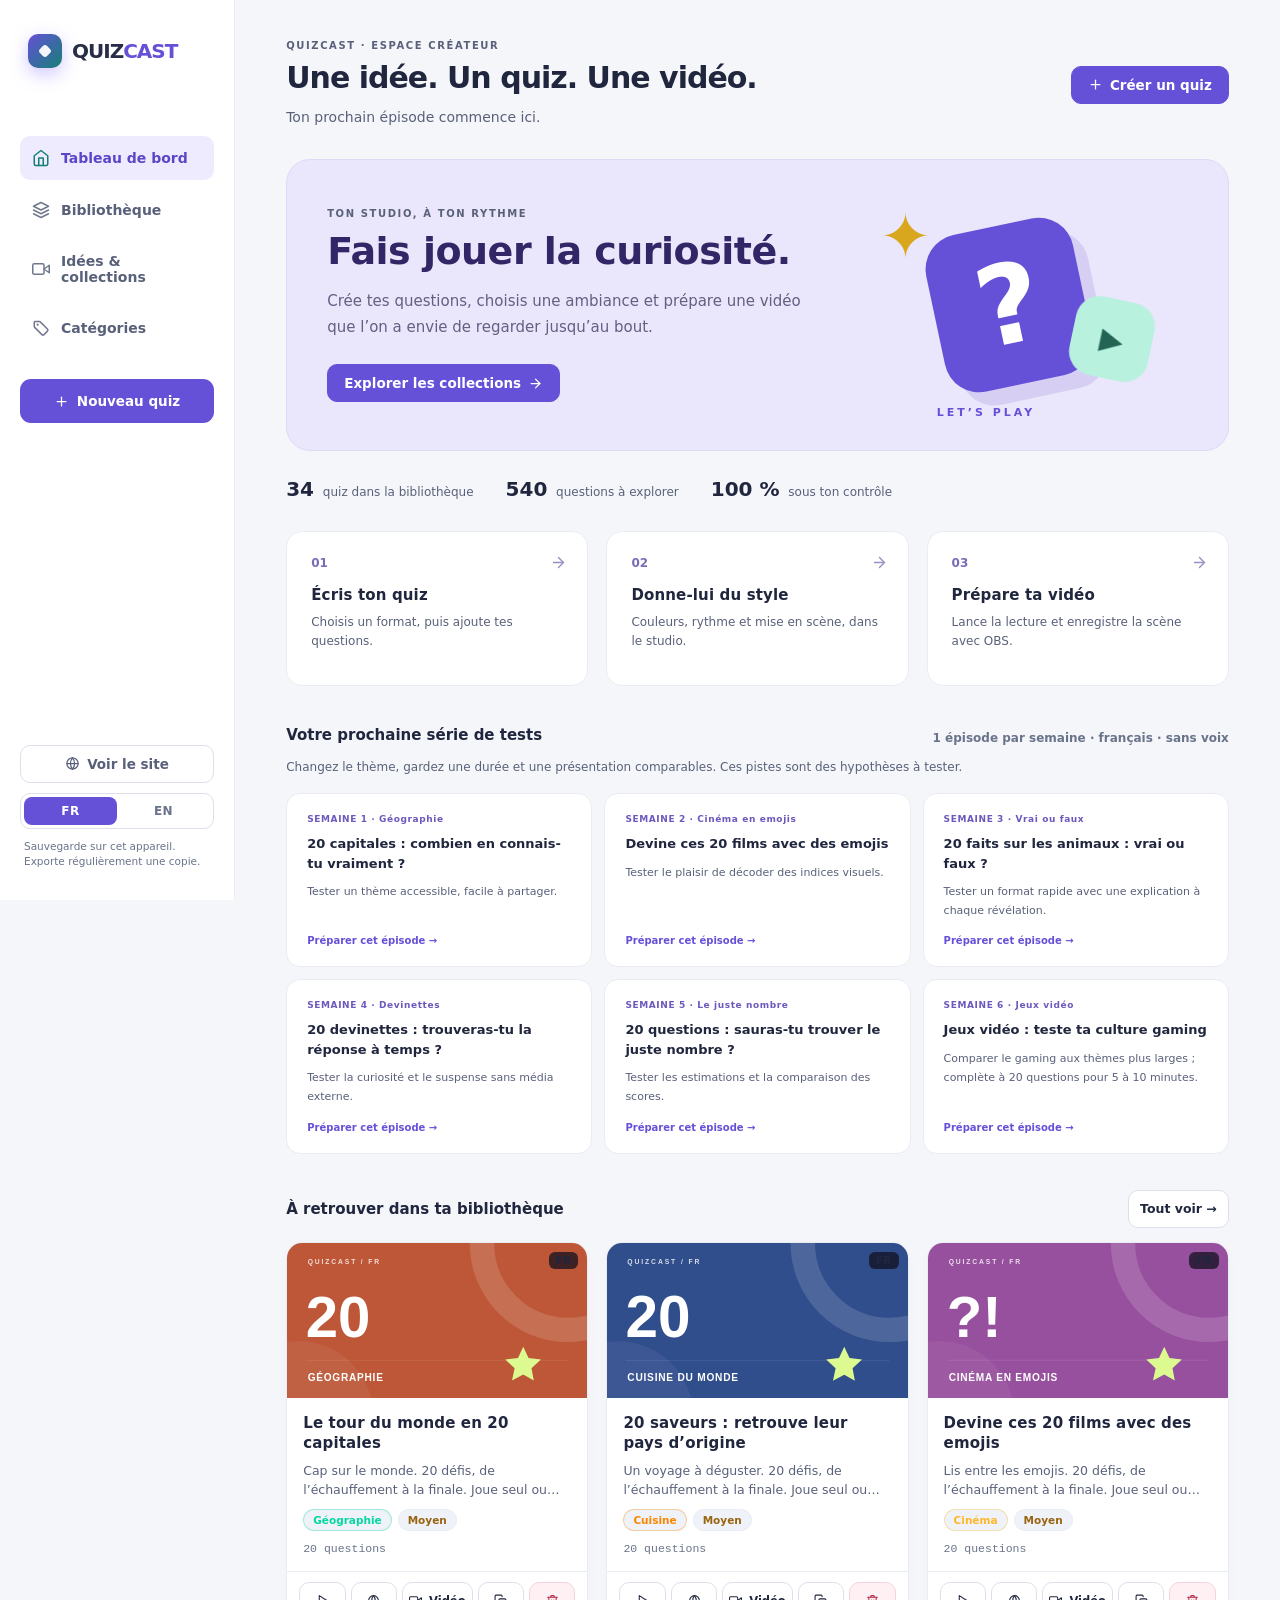
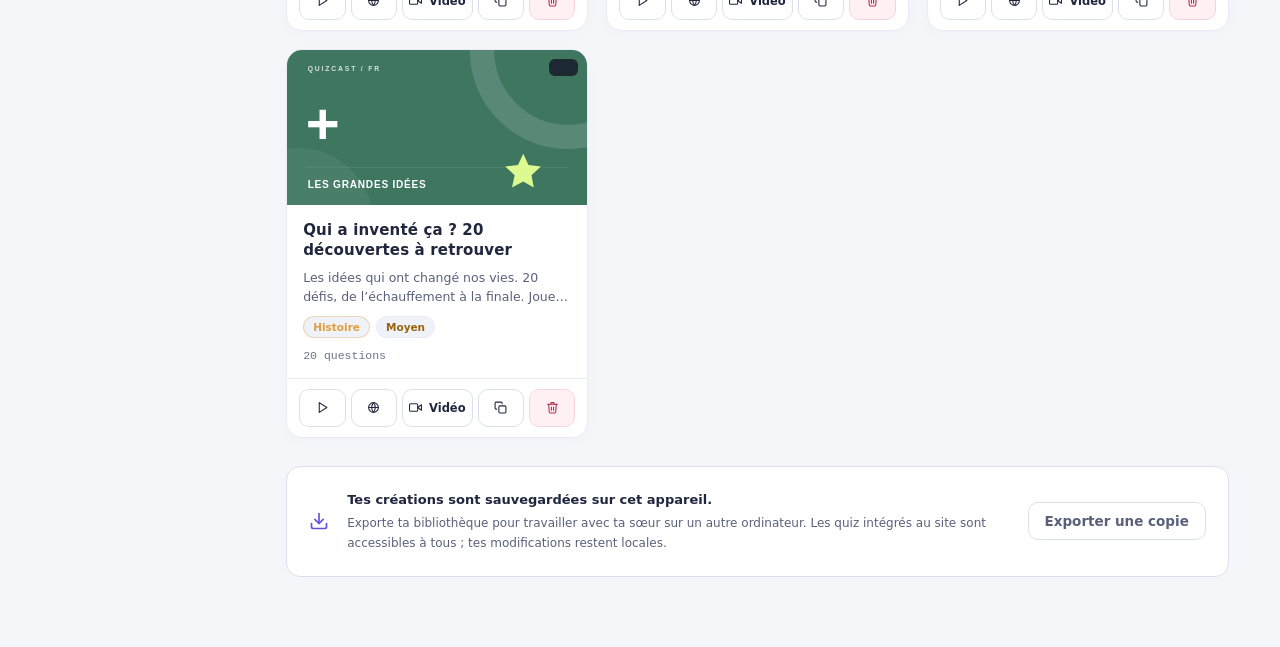
==== commit 2a919cf8: "Refonte du studio vidéo et de l'administration QuizCast Ajoute un catalogue public de 34 quiz, la ré" ====
--- a/admin/index.html
+++ b/admin/index.html
@@ -1 +1 @@
-<!DOCTYPE html><html lang="fr"><head><meta charset="UTF-8"><meta name="viewport" content="width=device-width,initial-scale=1.0"><title>Administration — QuizCast</title><link rel="stylesheet" href="../css/base.css"><link rel="stylesheet" href="../css/public.css"><link rel="stylesheet" href="../css/themes.css"><link rel="stylesheet" href="../css/guess.css"></head><body><script>window.QC_ROOT='../';window.QC_BOOT={view:'dashboard',publicMode:false};</script><div id="app"></div><div id="modal-root"></div><div id="autoplay-root"></div><div id="toast-wrap"></div><script src="../js/core.js"></script><script src="../js/question-types.js"></script><script src="../js/public.js"></script><script src="../js/admin.js"></script><script src="../js/play.js"></script><script src="../js/app.js"></script><script src="../js/admin-actions.js"></script><script src="../js/events.js"></script></body></html>
+<!DOCTYPE html><html lang="fr"><head><meta charset="UTF-8"><meta name="viewport" content="width=device-width,initial-scale=1.0"><title>Administration — QuizCast</title><link rel="stylesheet" href="../css/base.css"><link rel="stylesheet" href="../css/public.css"><link rel="stylesheet" href="../css/themes.css"><link rel="stylesheet" href="../css/guess.css"><link rel="stylesheet" href="../css/studio.css"></head><body><script>window.QC_ROOT='../';window.QC_BOOT={view:'dashboard',publicMode:false};</script><div id="app"></div><div id="modal-root"></div><div id="autoplay-root"></div><div id="toast-wrap"></div><script src="../js/core.js"></script><script src="../js/question-types.js"></script><script src="../js/public.js"></script><script src="../js/admin.js"></script><script src="../js/play.js"></script><script src="../js/app.js"></script><script src="../js/admin-actions.js"></script><script src="../js/studio.js"></script><script src="../js/events.js"></script></body></html>
--- a/css/studio.css
+++ b/css/studio.css
@@ -0,0 +1,43 @@
+/* QuizCast Creator. Area tokens keep administration independent from public themes. */
+body[data-area="admin"]{--ink:#f5f6fa;--ink-2:#f7f8fc;--panel:#fff;--panel-2:#f0f2f9;--panel-hover:#e9eafa;--border:#dce0ec;--border-soft:#e9ecf3;--text:#20263e;--text-dim:#59617a;--text-faint:#69738a;--violet:#6550d8;--violet-soft:#503ab7;--teal:#168077;--green:#16724d;--coral:#c83b55;--amber:#986410;--shadow-1:0 6px 24px #27345b08;--shadow-2:0 20px 65px #17244026;background:#f5f6fa;color:var(--text)}
+:root{--font-display:Inter,ui-sans-serif,system-ui,-apple-system,sans-serif;--font-body:Inter,ui-sans-serif,system-ui,-apple-system,sans-serif}
+button,a,input,select,textarea{-webkit-tap-highlight-color:transparent}button{cursor:pointer}button:disabled{cursor:default;opacity:.5}input,select,textarea{line-height:1.5}button:focus-visible,a:focus-visible,input:focus-visible,summary:focus-visible{outline:3px solid #8170ed;outline-offset:4px}
+body[data-area="admin"] .sidebar{background:#fff;border-color:var(--border-soft);width:235px;flex-basis:235px;padding:30px 20px}
+body[data-area="admin"] .brand{margin-bottom:42px}body[data-area="admin"] .brand-word{color:#282e48;font-size:20px;letter-spacing:-1px}body[data-area="admin"] .brand-word em{color:#6550d8}
+body[data-area="admin"] .nav-item{border-radius:10px;font-weight:600;padding:13px 12px;margin-bottom:5px;cursor:pointer}body[data-area="admin"] .nav-item.active{background:#eeebff;color:#5c46c8;border:0;box-shadow:none}body[data-area="admin"] .nav-item:hover{background:#f5f3fd}
+body[data-area="admin"] .main{margin-left:0;width:auto;padding:40px clamp(22px,4vw,64px);max-width:1800px}body[data-area="admin"] .sidebar-cta{background:#6550d8;color:white;border:0;border-radius:11px;padding:14px 10px;box-shadow:none;margin-top:24px}
+body[data-area="admin"] .btn{border-radius:10px;font-weight:650;min-height:38px;box-shadow:none}body[data-area="admin"] .btn-primary{background:#6550d8;border-color:#6550d8;color:#fff}body[data-area="admin"] .btn-primary:hover{background:#503ab7}body[data-area="admin"] .btn-ghost:hover{background:#ebe8fa}body[data-area="admin"] .btn-danger{background:#fff1f3;border:1px solid #f4d4dc;color:#b32d49}body[data-area="admin"] .panel{border:1px solid var(--border-soft);box-shadow:var(--shadow-1);border-radius:18px}
+body[data-area="admin"] h1{font-size:30px;letter-spacing:-1px;font-weight:780;line-height:1.15}body[data-area="admin"] h2{letter-spacing:-.5px}body[data-area="admin"] .topbar{flex-wrap:wrap;gap:16px}body[data-area="admin"] .toolbar{flex-wrap:wrap}body[data-area="admin"] .toolbar select{flex:1 1 135px;max-width:210px}body[data-area="admin"] .search-wrap{flex:2 1 200px}
+body[data-area="admin"] .quiz-card{background:#fff;border:1px solid var(--border-soft);border-radius:16px;box-shadow:0 4px 14px #26345305;transition:transform .2s,box-shadow .2s}body[data-area="admin"] .quiz-card:hover{transform:translateY(-3px);box-shadow:0 12px 30px #2634530b}body[data-area="admin"] .quiz-thumb{height:155px;background-color:#ebe7fc;background-size:cover;background-position:center}body[data-area="admin"] .quiz-body h3{font-size:15px;font-weight:750;line-height:1.35}body[data-area="admin"] .quiz-body .desc{line-height:1.5}body[data-area="admin"] .quiz-actions{gap:5px;padding:10px 12px;border-color:var(--border-soft)}body[data-area="admin"] .quiz-grid{grid-template-columns:repeat(auto-fill,minmax(230px,1fr));gap:18px}
+body[data-area="admin"] .editor-grid{grid-template-columns:minmax(260px,340px) minmax(0,1fr);align-items:start;gap:24px}body[data-area="admin"] .q-row{border:1px solid var(--border-soft);background:#fff;box-shadow:none;min-height:80px}body[data-area="admin"] .q-info{min-width:0}body[data-area="admin"] .q-text{font-size:14px}body[data-area="admin"] .q-meta{line-height:1.8}body[data-area="admin"] .q-actions{gap:4px}
+body[data-area="admin"] .modal{background:#fff;max-height:90dvh;border-color:var(--border)}body[data-area="admin"] .modal-header,body[data-area="admin"] .modal-footer{background:#fafbfe;border-color:var(--border-soft)}body[data-area="admin"] .modal-overlay{background:#19213e80;backdrop-filter:blur(5px)}body[data-area="admin"] .modal-body{padding:26px}body[data-area="admin"] .correct-radio{flex-shrink:0;padding:0;background:#fff}body[data-area="admin"] .correct-radio.checked{background:#168077;border-color:#168077}body[data-area="admin"] .correct-radio.checked::after{background:white}
+.eyebrow{display:block;font-size:10px;font-weight:800;letter-spacing:1.6px;color:var(--text-dim);margin-bottom:10px}.studio-heading{display:flex;align-items:center;justify-content:space-between;gap:24px;margin-bottom:30px}.studio-heading p{font-size:14px;color:var(--text-dim);line-height:1.7;margin-top:10px}.studio-heading h1{max-width:850px}.back-link{display:block;border:0;background:none;color:var(--text-dim);padding:0 0 18px;font-size:12px}.studio-badge{display:flex;align-items:center;gap:8px;font-size:12px;padding:10px 14px;border-radius:30px;background:#e7f5ed;color:#247052;white-space:nowrap}
+.creator-welcome{display:grid;grid-template-columns:1.4fr 1fr;align-items:center;background:#eae6fb;border:1px solid #dfd9f6;border-radius:24px;padding:40px;overflow:hidden;min-height:290px}.creator-welcome h2{font-size:38px;letter-spacing:-1.5px;color:#332667}.creator-welcome p{font-size:15px;line-height:1.7;color:#665e83;max-width:490px;margin:16px 0 24px}.welcome-art{position:relative;display:grid;place-items:center;min-height:210px}.welcome-art>span{display:grid;place-items:center;background:#6550d8;color:#fff;font-weight:850;font-size:110px;border-radius:35px;width:150px;height:160px;transform:rotate(-12deg);box-shadow:12px 16px 0 #d6cff3}.welcome-art i{position:absolute;right:10%;bottom:15%;display:grid;place-items:center;width:80px;height:80px;border-radius:24px;background:#b9f1df;transform:rotate(12deg);color:#236455;font-size:30px;font-style:normal}.welcome-art b{position:absolute;left:14%;top:0;color:#d9a71d;font-size:62px}.welcome-art small{position:absolute;bottom:-4%;left:30%;font-weight:800;letter-spacing:3px;font-size:11px;color:#6550d8}
+.creator-metrics{display:flex;gap:32px;align-items:center;padding:26px 0 30px;color:var(--text-dim);font-size:12px}.creator-metrics b{font-size:20px;color:var(--text);margin-right:5px}.workflow-grid{display:grid;grid-template-columns:repeat(3,1fr);gap:18px;margin-bottom:38px}.workflow-card{position:relative;text-align:left;border:1px solid var(--border-soft);border-radius:16px;padding:24px;background:#fff;color:var(--text)}.workflow-card>span{display:block;color:#7b6cb6;font-size:12px;font-weight:750;margin-bottom:16px}.workflow-card h3{font-size:15px}.workflow-card p{font-size:12px;line-height:1.6;color:var(--text-dim);margin:9px 0}.workflow-card>svg{position:absolute;right:20px;top:22px;color:#9b91c0}.workflow-card:hover{border-color:#9a88e4}
+.creator-note{display:flex;align-items:center;gap:18px;border:1px solid var(--border);background:#fff;border-radius:14px;padding:22px;margin:28px 0}.creator-note>svg{flex-shrink:0;color:var(--violet)}.creator-note p{font-size:12px;line-height:1.7;color:var(--text-dim);margin-top:5px}.creator-note strong{font-size:13px}.creator-note .btn{flex-shrink:0}.template-modal{max-width:800px!important}.template-grid{display:grid;grid-template-columns:repeat(2,1fr);gap:12px;margin:18px 0}.template-card{display:grid;grid-template-columns:35px 1fr;gap:6px 14px;text-align:left;border:1px solid var(--border);background:#fff;color:var(--text);border-radius:13px;padding:18px}.template-card:hover{border-color:var(--violet);background:#f8f6ff}.template-card>span{grid-row:span 2;font-size:25px}.template-card strong{font-size:14px}.template-card small{font-size:12px;color:var(--text-dim);line-height:1.5}.quiz-readiness{display:flex;align-items:center;gap:14px;background:#edf5f2;border:1px solid #d4e8df;border-radius:12px;padding:15px 20px;margin-bottom:24px;color:#255a46}.quiz-readiness>span{font-size:25px}.quiz-readiness strong{font-size:13px}.quiz-readiness p{font-size:12px;line-height:1.7;margin-top:3px}.quiz-readiness.needs-work{background:#fff6e4;border-color:#eedebc;color:#806026}
+.question-palette{display:grid;grid-template-columns:repeat(3,minmax(0,1fr));gap:9px;margin-bottom:24px}.question-format{display:flex;align-items:flex-start;flex-direction:column;gap:7px;text-align:left;padding:14px;background:white;color:var(--text);border:1px solid var(--border);border-radius:12px}.question-format>svg{color:var(--violet)}.question-format strong{font-size:12px}.question-format small{font-size:10px;line-height:1.5;color:var(--text-dim)}.question-format:hover{border-color:var(--violet);background:#f7f5ff}.question-presentation{border:1px solid var(--border);border-radius:12px;padding:14px;margin-bottom:18px}.question-presentation summary{cursor:pointer;font-size:13px;font-weight:650}.question-presentation summary small{color:var(--text-dim);font-weight:400;margin-left:10px}.question-presentation[open]>summary{margin-bottom:18px}
+.studio-workspace{display:grid;grid-template-columns:minmax(350px,1fr) minmax(420px,1.12fr);gap:28px;align-items:start}.studio-controls{padding:24px!important;min-width:0}.studio-tabs{display:flex;gap:4px;background:#f0f1f7;padding:5px;border-radius:10px;margin-bottom:28px}.studio-tabs button{flex:1;border:0;border-radius:7px;background:none;color:var(--text-dim);font-weight:650;padding:10px}.studio-tabs button.active{background:#fff;color:#5c46c8;box-shadow:0 2px 6px #1520460b}.studio-section-title{display:flex;gap:12px;align-items:flex-start;margin:24px 0 20px}.studio-section-title>span{color:#7f6fbe;background:#f0edfa;padding:7px;border-radius:8px;font-size:11px;font-weight:750}.studio-section-title h2{font-size:15px}.studio-section-title p{font-size:12px;line-height:1.6;color:var(--text-dim);margin-top:5px}.studio-field{display:block;margin-bottom:18px}.studio-field>span{display:block;font-size:12px;font-weight:650;margin-bottom:8px;color:var(--text-dim)}.studio-field input,.studio-field select{padding:11px 12px;font-size:13px;border-radius:9px}.studio-controls .two-col{gap:0 15px}.studio-monitor{position:sticky;top:26px;min-width:0}.monitor-heading{display:flex;justify-content:space-between;margin:0 0 12px;font-weight:750;font-size:10px;letter-spacing:1px;color:var(--text-dim)}.monitor-heading i{display:inline-block;width:7px;height:7px;border-radius:50%;background:#36a789;margin-right:7px}.preview-controls{display:flex;align-items:center;justify-content:space-between;gap:7px;padding:12px 0}.preview-controls>span{font-size:11px;color:var(--text-dim)}.preview-controls .btn{font-size:10px;padding:7px 10px;min-height:32px!important}.episode-duration{background:#fff;border:1px solid var(--border-soft);border-radius:14px;padding:20px;margin:8px 0 18px}.episode-duration>span{display:flex;justify-content:space-between;align-items:center;color:var(--text-dim);font-size:12px}.episode-duration strong{font-size:25px;color:var(--text);font-variant-numeric:tabular-nums}.episode-duration p{font-size:11px;line-height:1.6;color:var(--text-dim);margin-top:9px}.studio-launch{width:100%;font-size:14px;padding:16px!important}.monitor-help{font-size:11px;text-align:center;line-height:1.9;color:var(--text-dim);margin-top:14px}.studio-preset-grid{display:grid;grid-template-columns:repeat(3,1fr);gap:9px;margin:20px 0}.studio-preset{background:#fff;border:1px solid var(--border);border-radius:12px;text-align:left;padding:9px;color:var(--text)}.studio-preset.selected{border-color:var(--violet);box-shadow:0 0 0 2px #6550d822}.preset-swatch{display:grid;place-items:center;border-radius:8px;height:48px;font-size:22px;font-style:normal;color:white;background:linear-gradient(130deg,#6852d8,#b292fb)}.swatch-show,.swatch-cinematic{background:linear-gradient(130deg,#111a3a,#4f5686);color:#f1cc68}.swatch-paper{background:#f4eddf;color:#2c55a8}.swatch-arcade{background:linear-gradient(130deg,#133138,#4b0e67);color:#7bf0d5}.swatch-nintendo{background:linear-gradient(130deg,#40a0e0,#c1eefe);color:white}.swatch-cartoon{background:linear-gradient(130deg,#ffe7a3,#ffacb4);color:#6e3e73}.swatch-horror{background:linear-gradient(130deg,#0d060d,#93223f)}.studio-preset strong{display:block;font-size:11px;margin-top:9px}.studio-preset small{display:block;font-size:9px;line-height:1.5;color:var(--text-dim);margin-top:5px}.autoplay-type-layout-row{border-color:var(--border)!important;background:var(--panel)!important}.autoplay-type-layout-thumb{width:60px}
+/* Scene dimensions use container units: preview and OBS render the same composition. */
+.studio-scene{--scene-bg:#6550d8;--scene-text:#fff;--scene-accent:#d9fa8c;--scene-panel:#ffffff14;container-type:inline-size;isolation:isolate;color:var(--scene-text);background:var(--scene-bg)!important;font-family:var(--font-body);border-radius:0}
+.studio-scene.autoplay-preset-pop{--scene-bg:#6751cf;--scene-text:#fff;--scene-accent:#dcfa90;--scene-panel:#ffffff18}.studio-scene.autoplay-preset-show{--scene-bg:#101b38;--scene-text:#fff;--scene-accent:#ffd77e;--scene-panel:#263454}.studio-scene.autoplay-preset-paper{--scene-bg:#f6f0e4;--scene-text:#213e69;--scene-accent:#285ca8;--scene-panel:#fff}.studio-scene.autoplay-preset-nintendo{--scene-bg:#dceffe;--scene-text:#17355f;--scene-accent:#d94c5a;--scene-panel:#fff}.studio-scene.autoplay-preset-cartoon{--scene-bg:#ffe5ae;--scene-text:#44305f;--scene-accent:#ac2d63;--scene-panel:#fff9ec}.studio-scene.autoplay-preset-arcade{--scene-bg:#101a30;--scene-text:#fff;--scene-accent:#77f1d2;--scene-panel:#182c46}.studio-scene.autoplay-preset-horror{--scene-bg:#190c1a;--scene-text:#fff;--scene-accent:#ffb0bd;--scene-panel:#35172b}.studio-scene.autoplay-preset-cinematic{--scene-bg:#10131f;--scene-text:#fff;--scene-accent:#bbd7f3;--scene-panel:#262b39}
+.studio-scene .stage-bg-art{opacity:.18}.studio-scene .stage-bg-art img{width:100%;height:100%;object-fit:cover}.studio-scene .scene-orb{position:absolute;pointer-events:none;z-index:1;border:1px solid currentColor;color:var(--scene-accent);opacity:.16;border-radius:50%;width:48%;aspect-ratio:1}.studio-scene .orb-one{right:-19%;top:-30%;box-shadow:0 0 0 3cqw #ffffff06,0 0 0 7cqw #ffffff05}.studio-scene .orb-two{left:-22%;bottom:-65%;width:62%}.studio-scene .stage-content{width:86%!important;max-height:77%;gap:0;z-index:3;min-height:0}.studio-scene .stage-question-layout{width:100%;gap:3cqw;min-height:0}.studio-scene .stage-question-info{gap:0;width:100%}.studio-scene .stage-video-meta{top:4%;left:5%;right:5%;font-size:1.1cqw!important;letter-spacing:.12em;color:var(--scene-text)!important;text-shadow:none}.studio-scene .stage-video-title{background:transparent!important;border:0!important;box-shadow:none!important;color:inherit!important;font-size:1.1cqw!important;max-width:75%;padding:0!important}.studio-scene .stage-video-progress{background:#ffffff18!important;border:0!important;box-shadow:none!important;color:inherit!important;font-size:1.1cqw!important;padding:.6cqw 1cqw!important}.studio-scene .stage-video-progress-line{height:.35cqw;background:#ffffff14}.studio-scene .stage-video-progress-line span{background:var(--scene-accent)!important;box-shadow:none}.studio-scene .scene-footer{position:absolute;left:6%;right:6%;bottom:4%;text-align:center;color:var(--scene-text);opacity:.7;font-size:1cqw;font-weight:600;letter-spacing:.03em;z-index:4}.studio-scene .stage-qtext{font-size:3.2cqw!important;font-weight:800!important;line-height:1.2;letter-spacing:-.03em;text-shadow:none!important;color:var(--scene-text)!important;max-width:100%;overflow-wrap:anywhere}.studio-scene .stage-qtext-wrap{min-height:0;margin:0 0 2.5cqw;width:100%}.studio-scene .stage-answers{width:100%;gap:1.1cqw;grid-template-columns:repeat(2,minmax(0,1fr));margin-top:0}.studio-scene .stage-tile{background:var(--scene-panel)!important;color:var(--scene-text)!important;border:1px solid #ffffff38!important;border-radius:1.2cqw!important;padding:1.35cqw 1.7cqw!important;min-height:5.4cqw;box-shadow:0 .4cqw 0 #0000000b!important;font-size:1.65cqw!important;font-weight:650;gap:1cqw;text-shadow:none;overflow-wrap:anywhere;line-height:1.25;transform:none;animation:sceneTile .4s cubic-bezier(.2,.7,.3,1) both}.studio-scene .stage-tile .shape{width:1.5cqw;height:1.5cqw;flex:0 0 1.5cqw;color:var(--scene-accent)!important}.studio-scene .stage-tile.correct-pulse{background:#dcfa90!important;border-color:#dcfa90!important;color:#243b1d!important;box-shadow:0 .6cqw 2cqw #00000016!important;animation:sceneCorrect .45s ease both}.studio-scene .stage-tile.correct-pulse .shape{color:#243b1d!important}.studio-scene .stage-tile.dim{opacity:.32;filter:none;transform:scale(.98)}.studio-scene .correct-badge{position:static;display:flex;margin-left:auto;width:2cqw;height:2cqw}.studio-scene .correct-badge svg{width:100%;height:100%}.studio-scene .scene-explanation{font-size:1.3cqw;line-height:1.5;color:var(--scene-text);text-align:center;margin:2cqw auto 0;max-width:90%;animation:sceneRise .4s both;flex-shrink:0}.studio-scene .stage-question-visual{min-width:0}.studio-scene .stage-qimg,.studio-scene .stage-guess-image,.studio-scene .zoom-stage-wrap{max-height:27cqw!important;max-width:100%!important;border-radius:1.5cqw!important;object-fit:contain;margin:0;padding:0!important;box-shadow:none!important}.studio-scene .stage-guess-reveal{width:100%;padding:2cqw;gap:3cqw;border-radius:2cqw;min-height:0;background:var(--scene-panel)!important;color:var(--scene-text)!important}.studio-scene .stage-guess-reveal::after{display:none}.studio-scene .stage-guess-reveal-img{max-height:25cqw;max-width:100%}.studio-scene .stage-guess-answer{font-size:4cqw!important;color:var(--scene-text)!important;text-shadow:none}.studio-scene .stage-guess-kicker{font-size:1.2cqw!important;color:var(--scene-text)!important}.studio-scene .stage-guess-reveal-copy .scene-explanation{text-align:left;max-width:100%;margin-left:0}.studio-scene .stage-guess-reveal-media{padding:0!important;background:transparent!important}
+.studio-scene .autoplay-timer{margin:0 auto 2cqw!important;position:relative!important;inset:auto!important;transform:none!important;color:var(--scene-text)!important;--timer-color:var(--scene-accent);font-size:1.4cqw;width:26cqw;max-width:100%;height:auto;min-height:0}.studio-scene .timer-label,.studio-scene .timer-pill-copy span{font-size:1cqw;color:var(--scene-text);opacity:.8}.studio-scene .timer-countdown-num{font-size:1.8cqw;line-height:1.2;color:var(--scene-text)!important}.studio-scene .timer-ring{width:7cqw;height:7cqw;margin-bottom:2cqw!important;padding:0!important;background:transparent!important;box-shadow:none!important;filter:none!important}.studio-scene .timer-ring svg{width:100%;height:100%}.studio-scene .timer-ring .num{font-size:2.4cqw!important}.studio-scene .timer-ring .fg{stroke:var(--scene-accent)!important}.studio-scene .timer-ring .bg{stroke:#8b82a955}.studio-scene .timer-bar-track,.studio-scene .timer-pill-track{height:.7cqw;background:#8b82a944;overflow:hidden}.studio-scene #timer-bar-fill,.studio-scene #timer-pill-fill,.studio-scene #preview-timer-bar-fill,.studio-scene #preview-timer-pill-fill{background:var(--scene-accent)!important;width:100%;height:100%;display:block}.studio-scene .timer-segments i,.studio-scene .timer-dots i{width:1.5cqw;height:.8cqw;background:var(--scene-accent)}.studio-scene .timer-dots i{height:1.5cqw}.studio-scene .timer-segments,.studio-scene .timer-dots{gap:.6cqw}.studio-scene .timer-style-minimal{width:auto}.studio-scene .timer-style-minimal .timer-countdown-num{font-size:4cqw}.studio-scene .timer-style-pill{padding:1cqw 1.5cqw;background:var(--scene-panel);border-radius:2cqw}.studio-scene .timer-pill-copy{gap:1cqw}.studio-scene.is-revealing .autoplay-timer{display:none}
+.studio-scene .stage-ranking{gap:.7cqw;width:100%;margin:0}.studio-scene .stage-ranking-item{padding:.8cqw 1.5cqw;font-size:1.6cqw;gap:1cqw;background:var(--scene-panel);border:1px solid #8b82a955;border-radius:1cqw;min-height:0}.studio-scene .ranking-index{width:2.3cqw;height:2.3cqw;font-size:1.3cqw;background:#8b82a933;color:var(--scene-text)}.studio-scene .stage-q-criterion{font-size:1.3cqw;margin-bottom:1cqw;color:var(--scene-text)}.studio-scene .number-value-display{font-size:6cqw;color:var(--scene-accent)}.studio-scene .number-scale{height:1cqw}.studio-scene .number-scale-labels,.studio-scene .stage-number-value{font-size:1.5cqw}.studio-scene .stage-number-info{max-width:75%;margin:auto}.studio-scene .stage-number-value{color:var(--scene-accent)}.studio-scene .studio-answer-card{display:flex;flex-direction:column;align-items:center;gap:1.5cqw;text-align:center;width:100%}.studio-scene .studio-answer-card strong{font-size:4.5cqw;line-height:1.2;color:var(--scene-accent)}.studio-scene .studio-answer-card img{max-width:30%;max-height:18cqw;object-fit:contain}.studio-scene .studio-answer-card p{font-size:1.5cqw;line-height:1.6;max-width:80%}.studio-scene .eyebrow{font-size:1cqw;color:var(--scene-text);margin-bottom:1cqw;opacity:.75}.studio-scene .studio-intro,.studio-scene .studio-outro,.studio-scene .studio-checkpoint{text-align:center;max-width:95%;animation:sceneRise .6s both}.studio-scene .studio-intro h1{font-size:5cqw;font-weight:850;line-height:1.05;letter-spacing:-.04em;margin:2cqw 0}.studio-scene .studio-intro p{font-size:2cqw;color:var(--scene-accent);line-height:1.4;margin:1.5cqw 0}.studio-scene .intro-rule{font-size:1.3cqw;opacity:.8}.studio-scene .intro-start{display:inline-flex;gap:3cqw;align-items:center;font-size:1.2cqw;font-weight:750;padding:1.1cqw 2cqw;border-radius:3cqw;color:var(--scene-bg);background:var(--scene-accent);margin-top:3cqw}.studio-scene .studio-outro h2,.studio-scene .studio-checkpoint h2{font-size:4cqw;font-weight:800;line-height:1.1}.studio-scene .outro-score,.studio-scene .studio-checkpoint>strong{display:block;font-size:10cqw;font-weight:850;line-height:1.3;color:var(--scene-accent)}.studio-scene .outro-score span,.studio-scene .studio-checkpoint small{font-size:4cqw;opacity:.7}.studio-scene .studio-outro p,.studio-scene .studio-checkpoint p{font-size:2cqw;margin:1cqw 0;line-height:1.5}.studio-scene .studio-outro small{font-size:1.2cqw;opacity:.7}.studio-scene .qfade-in{animation:sceneRise .45s both}
+#studio-preview{border-radius:16px;overflow:hidden;box-shadow:0 16px 42px #28204a1a}#studio-preview>.studio-scene{width:100%;height:auto;aspect-ratio:16/9}#studio-preview .stage-content{max-height:77%}#studio-preview *{animation:none!important;transition:none!important}.broadcast-controls{position:absolute;left:0;right:0;bottom:0;z-index:10;display:flex;align-items:center;justify-content:center;gap:8px;padding:14px;background:#111827f0;color:#fff;opacity:0;transition:opacity .2s}.broadcast-controls:hover,.broadcast-controls:focus-within{opacity:1}.broadcast-controls .btn{font-size:12px;padding:8px 12px;color:#fff;border:1px solid #ffffff33;background:#ffffff0b}.broadcast-controls span{font-size:10px;color:#a8b0c0;margin:0 12px}.studio-scene:fullscreen{width:100vw;height:100vh;max-width:100%;max-height:100%;aspect-ratio:16/9}.studio-scene.is-paused::after{content:'PAUSE';position:absolute;right:4%;bottom:4%;z-index:8;color:var(--scene-text);background:var(--scene-bg);padding:.6cqw 1cqw;border-radius:.5cqw;font-size:1cqw;letter-spacing:.15em}
+@keyframes sceneRise{from{opacity:0;transform:translateY(1.3cqw)}to{opacity:1;transform:translateY(0)}}@keyframes sceneTile{from{opacity:0;transform:translateY(1cqw) scale(.98)}to{opacity:1;transform:translateY(0) scale(1)}}@keyframes sceneCorrect{0%{transform:scale(1)}50%{transform:scale(1.035)}100%{transform:scale(1)}}
+/* Public refinements: readable cards, honest labels and a calmer pop theme. */
+.public-shell[data-public-theme="pop"]{--public-bg:#f7f6fc;--public-panel:#fff;--public-text:#292642;--public-muted:#69667e;--public-accent:#6850d2;background:#f7f6fc}.public-shell[data-public-theme="pop"] .public-header{background:#ffffffed;border-color:#e7e4f3;backdrop-filter:blur(14px)}.public-shell[data-public-theme="pop"] .public-brand{color:#30264f}.public-shell[data-public-theme="pop"] .brand-mark{background:#6850d2;box-shadow:none}.public-shell[data-public-theme="pop"] .landing-hero h1{letter-spacing:-.055em;line-height:1.04}.public-shell[data-public-theme="pop"] .landing-hero h1 span{color:#6850d2}.public-shell[data-public-theme="pop"] .btn-primary{background:#6850d2;border-color:#6850d2;color:white;box-shadow:0 7px 18px #6850d224}.public-shell[data-public-theme="pop"] .public-card{border-color:#e7e4f3;background:#fff;box-shadow:0 4px 20px #27204a05}.public-shell[data-public-theme="pop"] .public-card:hover{box-shadow:0 15px 30px #27204a0d;border-color:#b2a6e4}.public-shell[data-public-theme="pop"] .public-card h3{color:#292642;line-height:1.4;font-weight:750}.public-shell[data-public-theme="pop"] .public-card-desc{color:#69667e;font-size:12px;line-height:1.7}.public-shell[data-public-theme="pop"] .public-card-category{color:#6850d2}.public-shell[data-public-theme="pop"] .public-daily-card{border-color:#ddd6f4;background:#eee9fb}.public-shell .public-card-thumb{background-size:cover;background-position:center}.public-shell .public-card:hover{transform:translateY(-4px)}.public-card:focus-visible{outline-offset:5px}.public-shell .public-footer{line-height:1.7}.public-shell .landing-trust{flex-wrap:wrap}
+@media(min-width:1100px){body[data-area="admin"] .quiz-grid{grid-template-columns:repeat(3,minmax(0,1fr))}}@media(min-width:1600px){body[data-area="admin"] .quiz-grid{grid-template-columns:repeat(4,minmax(0,1fr))}}@media(max-width:1200px){.studio-workspace{grid-template-columns:minmax(300px,1fr) minmax(320px,1fr);gap:18px}body[data-area="admin"] .main{padding:30px 24px}body[data-area="admin"] .editor-grid{grid-template-columns:280px minmax(0,1fr)}.question-palette{grid-template-columns:repeat(2,minmax(0,1fr))}.creator-welcome{padding:30px}.creator-welcome h2{font-size:32px}}
+@media(max-width:980px){body[data-area="admin"] .sidebar{width:190px;flex-basis:190px;padding:24px 12px}body[data-area="admin"] .main{margin-left:0;width:auto}.studio-workspace{display:flex;flex-direction:column-reverse}.studio-monitor{position:static;width:100%}.studio-controls{width:100%}.studio-monitor #studio-preview{max-width:700px}.creator-welcome{grid-template-columns:1fr}.welcome-art{display:none}.workflow-grid{gap:10px}.workflow-card{padding:16px}.creator-metrics{gap:15px;flex-wrap:wrap}body[data-area="admin"] .editor-grid{grid-template-columns:1fr}.question-palette{grid-template-columns:repeat(3,1fr)}.creator-note{flex-wrap:wrap}.studio-heading h1{font-size:25px!important}}
+@media(max-width:700px){body[data-area="admin"] .sidebar{position:relative;width:100%;flex-basis:auto;height:auto;padding:15px 16px;display:flex;flex-wrap:wrap;gap:12px;border-bottom:1px solid var(--border);border-right:0}body[data-area="admin"] #app{display:block}body[data-area="admin"] .sidebar .brand{margin:0;flex:1}body[data-area="admin"] .sidebar .nav{display:flex;overflow-x:auto;order:3;width:100%;gap:4px}body[data-area="admin"] .nav-item{white-space:nowrap;padding:9px!important;font-size:11px;gap:5px;margin:0}body[data-area="admin"] .nav-item svg{display:none}body[data-area="admin"] .sidebar-cta{margin:0;width:auto;padding:10px;font-size:11px}body[data-area="admin"] .sidebar-bottom{display:none}body[data-area="admin"] .main{margin:0;width:100%;padding:26px 16px}.studio-heading{flex-wrap:wrap;gap:12px}.studio-heading h1{font-size:25px!important}.studio-heading .btn{font-size:12px}.creator-welcome{padding:26px}.creator-welcome h2{font-size:30px}.workflow-grid{grid-template-columns:1fr}.workflow-card{padding:20px}.workflow-card>span{margin-bottom:8px}.creator-metrics{gap:14px}.creator-metrics>span{font-size:10px}.creator-metrics b{font-size:17px}.template-grid{grid-template-columns:1fr}.question-palette{grid-template-columns:repeat(2,1fr)}.studio-badge{display:none}.studio-controls{padding:18px!important}.studio-section-title h2{font-size:14px}.q-actions .btn{width:28px;height:30px;min-height:30px!important}.broadcast-controls{flex-wrap:wrap}.broadcast-controls span{display:none}body[data-area="admin"] .topbar-actions{flex-wrap:wrap}.studio-preset-grid{grid-template-columns:repeat(3,minmax(0,1fr))}}
+@media(prefers-reduced-motion:reduce){*,*::before,*::after{animation-duration:.01ms!important;animation-iteration-count:1!important;scroll-behavior:auto!important;transition-duration:.01ms!important}}
+
+.public-shell[data-public-theme="pop"] .landing-hero{background:linear-gradient(115deg,#efebfb,#f3f0fc 60%,#e8f3ed);border:1px solid #ded8ef;box-shadow:0 16px 36px #29204208}.public-shell[data-public-theme="pop"] .landing-hero .btn-primary{background:#6850d2!important;border-color:#6850d2!important;box-shadow:0 4px 0 #4e399e!important}.public-shell[data-public-theme="pop"] .public-daily-card{background:#eee9fb!important;border-color:#ddd6f4!important}.public-shell[data-public-theme="pop"] .public-see-all{color:#6850d2}.public-shell .public-card h3{white-space:normal;display:-webkit-box;-webkit-line-clamp:2;-webkit-box-orient:vertical;overflow:hidden;min-height:2.8em}.public-language-filter{max-width:160px}.q-list-header{gap:12px;flex-wrap:wrap}.add-q-menu{display:flex;gap:6px;flex-wrap:wrap}
+body[data-area="admin"] button.nav-item{width:100%;border:0;text-align:left;background:transparent;font-family:inherit;color:var(--text-dim)}body[data-area="admin"] button.nav-item.active{background:#eeebff;color:#5c46c8}
+@media(max-width:700px){body[data-area="admin"] button.nav-item{width:auto;flex-shrink:0}}
+body[data-area="admin"] .editor-grid>*{min-width:0}.question-format{min-width:0;overflow-wrap:anywhere}.question-format small{max-width:100%}.studio-controls .two-col>*{min-width:0}
+@media(max-width:980px){body[data-area="admin"] .editor-grid{grid-template-columns:minmax(0,1fr)}}
+@media(max-width:700px){body[data-area="admin"] .editor-grid>.panel{padding:18px}body[data-area="admin"] .q-row{padding:12px 8px;gap:6px}body[data-area="admin"] .q-row .q-type-icon{display:none}body[data-area="admin"] .two-col{grid-template-columns:minmax(0,1fr)}.studio-controls .two-col{grid-template-columns:repeat(2,minmax(0,1fr))}}
+.experiment-plan{margin:28px 0 36px}.experiment-plan>.section-title{margin-bottom:10px;flex-wrap:wrap}.experiment-plan>p{font-size:12px;line-height:1.7;color:var(--text-dim);margin-bottom:16px}.experiment-grid{display:grid;grid-template-columns:repeat(3,minmax(0,1fr));gap:12px}.experiment-card{display:flex;flex-direction:column;align-items:flex-start;text-align:left;padding:20px;background:white;color:var(--text);border:1px solid var(--border-soft);border-radius:14px;gap:10px}.experiment-card:hover{border-color:#a79adb;background:#faf9fe}.experiment-card>span{font-size:9px;font-weight:750;color:#6d58bd;letter-spacing:.6px}.experiment-card strong{font-size:13px;line-height:1.5}.experiment-card small{font-size:11px;line-height:1.7;color:var(--text-dim)}.experiment-card b{font-size:10px;color:#6550d8;margin-top:auto;padding-top:5px}.q-order{display:flex;flex-direction:column;align-items:center;gap:2px}.q-order button{border:0;background:none;color:var(--text-dim);padding:0 8px;font-size:13px;line-height:17px}.q-order .q-num{font-size:11px}.q-order button:hover{color:var(--violet)}#bulk-question-errors{white-space:pre-line;color:#ac2847;font-size:12px;line-height:1.8}.channel-invitation{display:flex;align-items:center;justify-content:space-between;gap:24px;margin-top:50px;background:#6751cf;color:#fff;border-radius:22px;padding:36px}.channel-invitation h2{font-size:26px;letter-spacing:-.7px}.channel-invitation p{font-size:13px;line-height:1.7;color:#e1dbfa;margin-top:12px}.channel-invitation .section-eyebrow{color:#dcfa90}.channel-invitation a{display:inline-flex;align-items:center;gap:20px;flex-shrink:0;background:#dcfa90;color:#2f3930;padding:14px 20px;border-radius:12px;font-weight:700;font-size:13px}.studio-scene.autoplay-text-style-clean .stage-qtext{font-weight:600!important;letter-spacing:-.02em}.studio-scene.autoplay-text-style-playful .stage-qtext{font-family:ui-rounded,'Trebuchet MS',sans-serif;font-weight:900!important}.studio-scene.autoplay-text-style-retro .stage-qtext{font-family:ui-monospace,monospace;letter-spacing:-.05em}.studio-scene.autoplay-text-style-editorial .stage-qtext{font-family:Georgia,serif;font-weight:600!important;letter-spacing:0}
+@media(max-width:980px){.experiment-grid{grid-template-columns:repeat(2,minmax(0,1fr))}}@media(max-width:700px){.experiment-grid{grid-template-columns:1fr}.channel-invitation{padding:26px;flex-direction:column;align-items:flex-start}.channel-invitation h2{font-size:23px}}
+.preview-empty{display:grid;place-items:center;aspect-ratio:16/9;padding:30px;text-align:center;background:#eeeaf9;color:#66578f;font-size:13px;line-height:1.8}
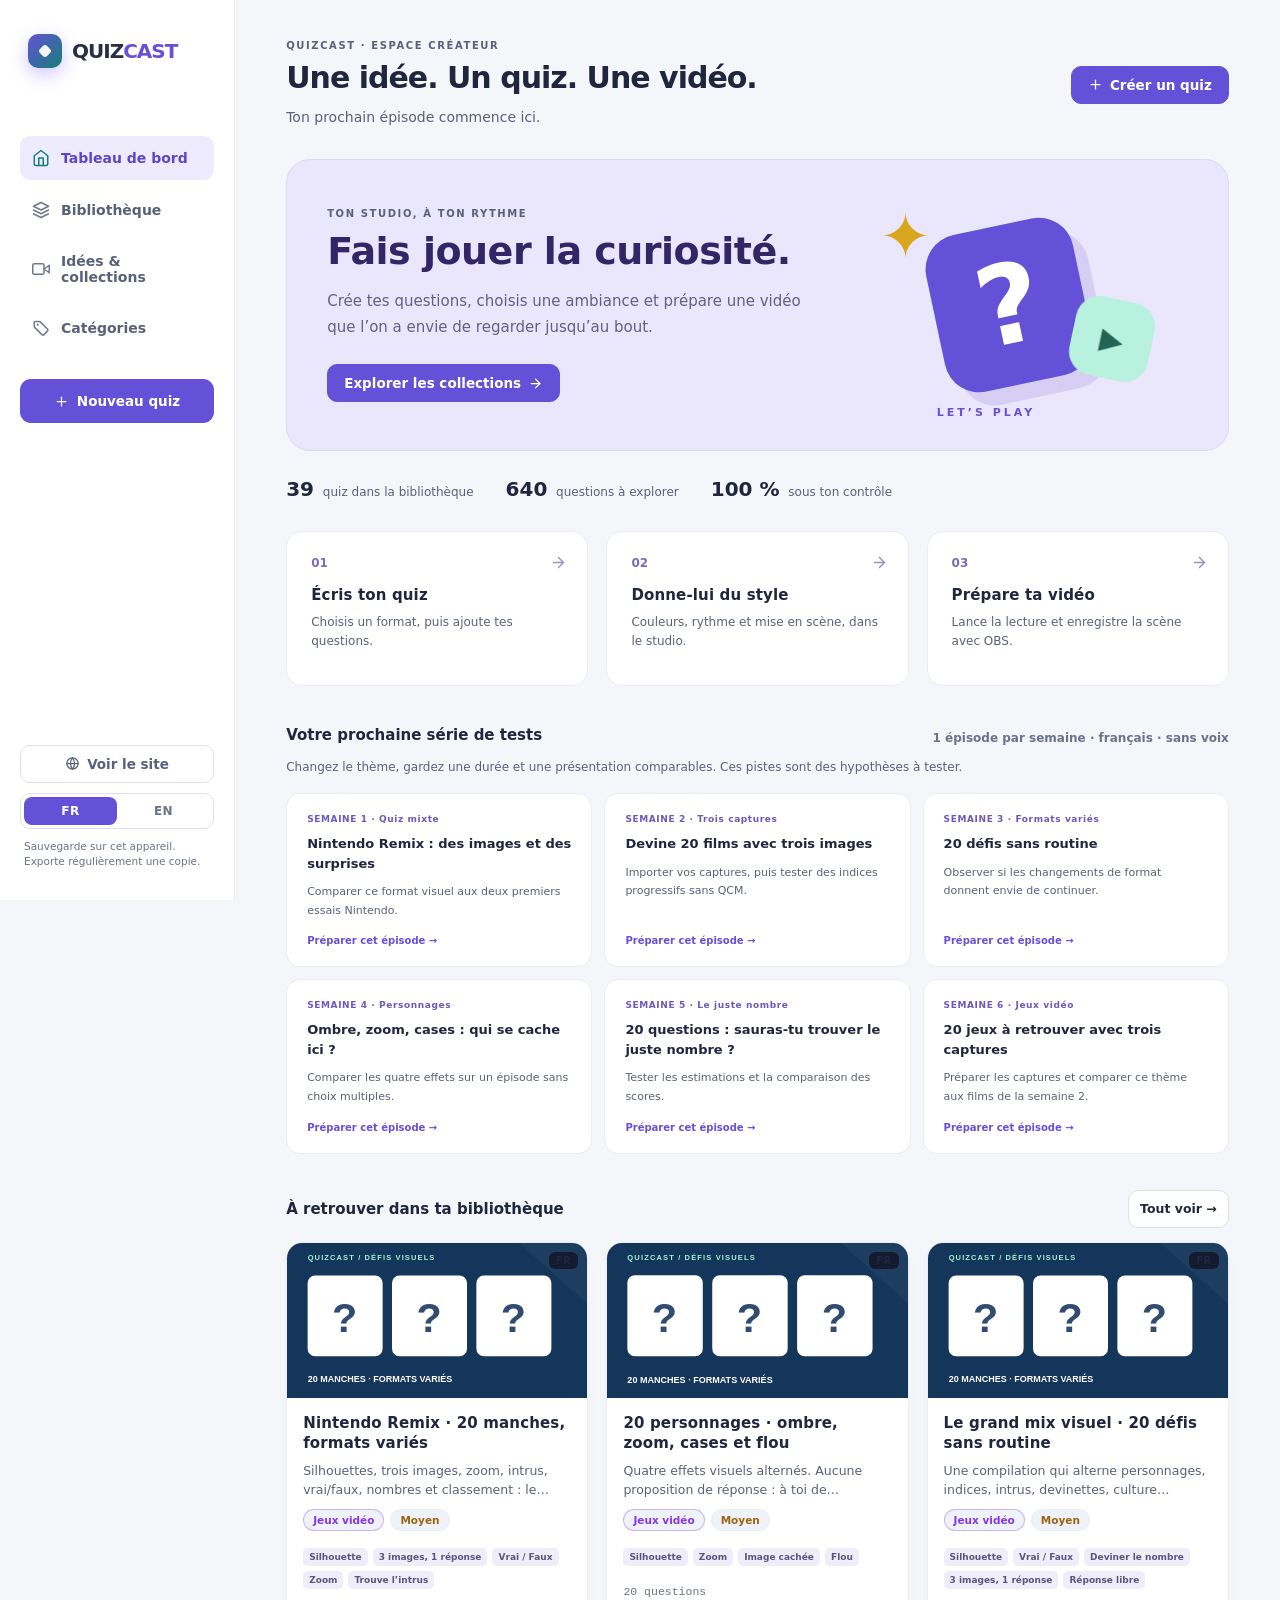
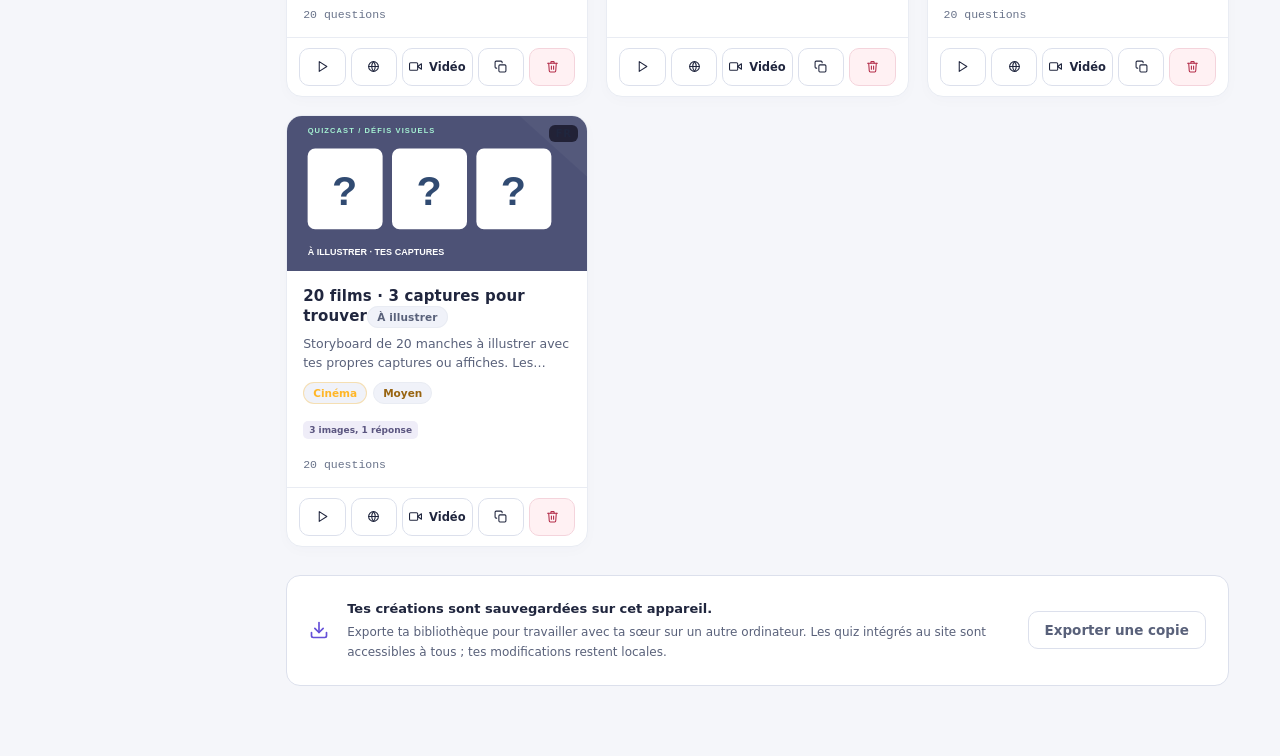
==== commit 7ef302a9: "Ajoute les manches visuelles et refond la scène Auto Play Ajoute trois images pour trouver, images m" ====
--- a/admin/index.html
+++ b/admin/index.html
@@ -1 +1 @@
-<!DOCTYPE html><html lang="fr"><head><meta charset="UTF-8"><meta name="viewport" content="width=device-width,initial-scale=1.0"><title>Administration — QuizCast</title><link rel="stylesheet" href="../css/base.css"><link rel="stylesheet" href="../css/public.css"><link rel="stylesheet" href="../css/themes.css"><link rel="stylesheet" href="../css/guess.css"><link rel="stylesheet" href="../css/studio.css"></head><body><script>window.QC_ROOT='../';window.QC_BOOT={view:'dashboard',publicMode:false};</script><div id="app"></div><div id="modal-root"></div><div id="autoplay-root"></div><div id="toast-wrap"></div><script src="../js/core.js"></script><script src="../js/question-types.js"></script><script src="../js/public.js"></script><script src="../js/admin.js"></script><script src="../js/play.js"></script><script src="../js/app.js"></script><script src="../js/admin-actions.js"></script><script src="../js/studio.js"></script><script src="../js/events.js"></script></body></html>
+<!DOCTYPE html><html lang="fr"><head><meta charset="UTF-8"><meta name="viewport" content="width=device-width,initial-scale=1.0"><title>Administration — QuizCast</title><link rel="stylesheet" href="../css/base.css"><link rel="stylesheet" href="../css/public.css"><link rel="stylesheet" href="../css/themes.css"><link rel="stylesheet" href="../css/guess.css"><link rel="stylesheet" href="../css/studio.css"><link rel="stylesheet" href="../css/broadcast.css"></head><body><script>window.QC_ROOT='../';window.QC_BOOT={view:'dashboard',publicMode:false};</script><div id="app"></div><div id="modal-root"></div><div id="autoplay-root"></div><div id="toast-wrap"></div><script src="../js/core.js"></script><script src="../js/question-types.js"></script><script src="../js/visual-questions.js"></script><script src="../js/public.js"></script><script src="../js/admin.js"></script><script src="../js/play.js"></script><script src="../js/app.js"></script><script src="../js/admin-actions.js"></script><script src="../js/studio.js"></script><script src="../js/events.js"></script></body></html>
--- a/css/broadcast.css
+++ b/css/broadcast.css
@@ -0,0 +1,225 @@
+/* Broadcast v2: explicit typography and opaque surfaces, identical in preview and capture. */
+.broadcast-v2 {
+  --b-bg: #102346;
+  --b-ink: #f8fbff;
+  --b-muted: #c5d2e8;
+  --b-accent: #80f2c3;
+  --b-card: #fff;
+  --b-card-ink: #172c4d;
+  --b-line: #ffffff30;
+  --scene-bg: var(--b-bg);
+  --scene-text: var(--b-ink);
+  --scene-accent: var(--b-accent);
+  --scene-panel: var(--b-card);
+  background: var(--b-bg) !important;
+  color: var(--b-ink);
+  font-family: Arial, Helvetica, sans-serif !important;
+}
+.broadcast-v2.autoplay-preset-pop { --b-bg: #4336ac; --b-accent: #ffda6f; }
+.broadcast-v2.autoplay-preset-show { --b-bg: #102346; --b-accent: #ffcd67; }
+.broadcast-v2.autoplay-preset-paper { --b-bg: #f3f1e9; --b-ink: #182d4c; --b-muted: #485b73; --b-accent: #2459af; --b-card: #fff; --b-line: #17325a25; }
+.broadcast-v2.autoplay-preset-nintendo { --b-bg: #1461bd; --b-accent: #ffe273; }
+.broadcast-v2.autoplay-preset-cartoon { --b-bg: #752c92; --b-accent: #ffe07b; }
+.broadcast-v2.autoplay-preset-arcade { --b-bg: #11263b; --b-accent: #67f0cf; }
+.broadcast-v2.autoplay-preset-horror { --b-bg: #29172d; --b-accent: #ffb1c6; }
+.broadcast-v2.autoplay-preset-cinematic { --b-bg: #142b3c; --b-accent: #bce9ff; }
+.broadcast-v2::before {
+  content: '';
+  position: absolute;
+  inset: 0;
+  pointer-events: none;
+  z-index: 1;
+  background: radial-gradient(ellipse at 10% 0, #ffffff0c, transparent 55%), linear-gradient(125deg, transparent 55%, #00000013);
+  border: .35cqw solid var(--b-line);
+}
+.broadcast-v2 .stage-bg-art { opacity: .035 !important; }
+.broadcast-v2 .stage-bg-custom-media::after, .broadcast-v2 .stage-bg-media::after {
+  content: ''; position: absolute; inset: 0; background: #0b173bc7;
+}
+.broadcast-v2 .scene-orb { opacity: .09; border-width: .12cqw; }
+.broadcast-v2 .stage-content { width: 88% !important; max-height: 79%; }
+.broadcast-v2 :is(.stage-qtext, .stage-video-title, .stage-video-progress, .timer-countdown-num, .stage-guess-answer, .studio-intro h1, .studio-outro h2, .studio-checkpoint h2, .studio-answer-card strong, .round-heading h2) {
+  font-family: Arial, Helvetica, sans-serif !important;
+  font-stretch: normal !important;
+  font-weight: 700 !important;
+  letter-spacing: -.015em !important;
+  text-shadow: none !important;
+  -webkit-text-stroke: 0 !important;
+  line-height: 1.18;
+}
+.broadcast-v2.autoplay-text-style-playful :is(.stage-qtext, .round-heading h2, .studio-intro h1) { font-family: 'Trebuchet MS', Arial, sans-serif !important; }
+.broadcast-v2.autoplay-text-style-retro :is(.stage-qtext, .round-heading h2) { font-family: 'Courier New', monospace !important; font-weight: 700 !important; }
+.broadcast-v2.autoplay-text-style-editorial :is(.stage-qtext, .round-heading h2, .studio-intro h1) { font-family: Georgia, serif !important; }
+.broadcast-v2 .stage-video-meta { top: 4.3%; left: 5.4%; right: 5.4%; font-size: 1.1cqw !important; color: var(--b-ink) !important; }
+.broadcast-v2 .stage-video-title { font-size: 1.1cqw !important; font-weight: 700 !important; letter-spacing: .06em !important; opacity: .85; }
+.broadcast-v2 .stage-video-progress { color: var(--b-ink) !important; border: .1cqw solid var(--b-line) !important; border-radius: 3cqw; padding: .7cqw 1.3cqw !important; font-size: 1.3cqw !important; font-variant-numeric: tabular-nums; background: transparent !important; }
+.broadcast-v2 .stage-video-progress-line { height: .45cqw; background: var(--b-line); }
+.broadcast-v2 .scene-footer { color: var(--b-muted); opacity: 1; font-size: 1.1cqw; bottom: 3.5%; }
+.broadcast-v2 .stage-question-info { display: flex; flex-direction: column; align-items: center; }
+.broadcast-v2 .stage-qtext-wrap { order: 0; margin: 0 0 2.8cqw; }
+.broadcast-v2 .stage-qtext { color: var(--b-ink) !important; font-size: 3.1cqw !important; max-width: 82cqw; }
+.broadcast-v2 .stage-answers { order: 1; gap: 1.3cqw; }
+.broadcast-v2 .stage-tile {
+  color: var(--b-card-ink) !important;
+  background: var(--b-card) !important;
+  border: .15cqw solid transparent !important;
+  border-radius: 1.2cqw !important;
+  box-shadow: 0 .45cqw 0 #00000020 !important;
+  font-size: 1.85cqw !important;
+  min-height: 5.8cqw;
+  padding: 1.5cqw 1.8cqw !important;
+  font-weight: 700;
+  line-height: 1.25;
+  animation: broadcastCardIn .4s cubic-bezier(.2,.8,.3,1) both;
+}
+.broadcast-v2 .stage-tile .shape { color: #6b58c4 !important; width: 1.5cqw; height: 1.5cqw; }
+.broadcast-v2 .stage-tile.b .shape { color: #b86722 !important; }
+.broadcast-v2 .stage-tile.c .shape { color: #1a8a73 !important; }
+.broadcast-v2 .stage-tile.d .shape { color: #c74e6d !important; }
+.broadcast-v2 .stage-tile.dim { opacity: .3; transform: scale(.98); }
+.broadcast-v2 .stage-tile.correct-pulse { background: #9af5c5 !important; border-color: #9af5c5 !important; color: #123c2c !important; animation: broadcastCorrect .5s both; }
+.broadcast-v2 .autoplay-timer { order: 3; margin: 2.7cqw auto 0 !important; color: var(--b-ink) !important; width: 52cqw; }
+.broadcast-v2 .timer-bar-head { margin-bottom: .55cqw; }
+.broadcast-v2 .timer-label { font-size: 1.1cqw; color: var(--b-muted); letter-spacing: .08em; font-weight: 700; }
+.broadcast-v2 .timer-countdown-num { font-size: 2.2cqw !important; color: var(--b-ink) !important; }
+.broadcast-v2 .timer-bar-track { height: .9cqw; background: var(--b-line); border-radius: 2cqw; }
+.broadcast-v2 .timer-ring { width: 6.5cqw; height: 6.5cqw; }
+.broadcast-v2 .timer-style-pill { width: 34cqw; background: var(--b-line); padding: 1cqw 1.5cqw; }
+.broadcast-v2 .timer-pill-copy span { color: var(--b-muted); font-size: 1.1cqw; }
+.broadcast-v2 .timer-style-minimal { width: auto; }
+.broadcast-v2 .timer-style-minimal .timer-countdown-num { font-size: 4cqw !important; }
+.broadcast-v2 .timer-style-segments, .broadcast-v2 .timer-style-dots { width: auto; }
+.broadcast-v2 .scene-explanation { color: var(--b-ink); font-size: 1.4cqw; line-height: 1.55; max-width: 78cqw; margin: 2cqw auto 0; }
+.broadcast-v2 .stage-ranking { order: 1; width: 75cqw; }
+.broadcast-v2 .stage-ranking-item { color: var(--b-card-ink); background: var(--b-card); font-weight: 700; padding: .8cqw 1.5cqw; }
+.broadcast-v2 .ranking-index { color: #415a83; background: #e9edf7; }
+.broadcast-v2 .stage-q-criterion { order: 1; font-size: 1.3cqw; margin: 0 0 1.5cqw; color: var(--b-muted); }
+.broadcast-v2 .stage-number-info { order: 1; width: 65cqw; max-width: 100%; }
+.broadcast-v2 .number-value-display { font-size: 7cqw; color: var(--b-accent); }
+.broadcast-v2 .number-scale-labels { color: var(--b-muted); }
+.broadcast-v2 .studio-intro { max-width: 90%; }
+.broadcast-v2 .studio-intro .eyebrow { font-size: 1.15cqw; opacity: 1; letter-spacing: .15em; color: var(--b-accent); }
+.broadcast-v2 .studio-intro h1 { font-size: 4.6cqw; max-width: 78cqw; margin: 1.8cqw auto 2cqw; text-wrap: balance; }
+.broadcast-v2 .studio-intro p { font-size: 2cqw; line-height: 1.4; color: var(--b-ink); margin: 1cqw auto; max-width: 70cqw; }
+.broadcast-v2 .intro-rule { color: var(--b-muted); font-size: 1.25cqw; opacity: 1; margin-top: 1.4cqw; }
+.broadcast-v2 .intro-start { margin-top: 2.8cqw; padding: 1.2cqw 2.2cqw; font-size: 1.15cqw; border-radius: .8cqw; background: var(--b-accent); color: var(--b-bg); }
+.broadcast-v2 .studio-outro h2, .broadcast-v2 .studio-checkpoint h2 { font-size: 4cqw; }
+.broadcast-v2 .studio-outro p, .broadcast-v2 .studio-checkpoint p { font-size: 1.9cqw; }
+.broadcast-v2 .studio-answer-card { text-align: center; gap: 1.4cqw; }
+.broadcast-v2 .studio-answer-card .eyebrow { font-size: 1.15cqw; letter-spacing: .12em; opacity: 1; color: var(--b-muted); }
+.broadcast-v2 .studio-answer-card strong { color: var(--b-accent); font-size: 4.3cqw; }
+.broadcast-v2 .studio-answer-card p { font-size: 1.45cqw; color: var(--b-ink); line-height: 1.5; max-width: 75cqw; }
+.broadcast-v2 .studio-answer-card > img { max-height: 23cqw; max-width: 34cqw; padding: 1cqw; background: #f7f9ff; border-radius: 1.3cqw; }
+/* Three illustrated clues. Cards hide their images until each scheduled reveal. */
+.visual-round { width: 100%; }
+.round-heading { text-align: center; margin-bottom: 2cqw; }
+.round-heading > span { display: inline-block; color: var(--b-accent); font-size: 1cqw; font-weight: 700; letter-spacing: .14em; margin-bottom: .9cqw; }
+.broadcast-v2 .round-heading h2 { color: var(--b-ink); font-size: 2.8cqw; margin: 0; text-wrap: balance; }
+.clue-triptych { display: grid; grid-template-columns: repeat(3,minmax(0,1fr)); gap: 18px; width: 100%; margin: 20px 0; }
+.clue-card { min-width: 0; margin: 0; border: 1px solid #dce2ee; background: #fff; border-radius: 15px; overflow: hidden; color: #1b3455; }
+.clue-picture { position: relative; aspect-ratio: 1.16; overflow: hidden; background: #f0f4fb; }
+.clue-picture > img { width: 100%; height: 100%; display: block; object-fit: contain; }
+.clue-cover { position: absolute; inset: 0; display: flex; flex-direction: column; justify-content: center; align-items: center; background: #e9eef8; color: #425e8e; gap: 12px; opacity: 0; transition: opacity .35s; pointer-events: none; }
+.clue-cover b { font-size: 60px; }
+.clue-cover span { font-size: 12px; letter-spacing: 2px; font-weight: 700; }
+.clue-locked .clue-cover { opacity: 1; }
+.clue-card figcaption { display: flex; align-items: center; gap: 10px; padding: 12px 16px; font-size: 12px; font-weight: 700; letter-spacing: 1px; }
+.clue-card figcaption > span { background: #e8eef8; padding: 5px 8px; border-radius: 5px; font-size: 11px; }
+.broadcast-v2 .clue-triptych { gap: 1.5cqw; margin: 0; }
+.broadcast-v2 .clue-card { border: 0; border-radius: 1.1cqw; box-shadow: 0 .5cqw 0 #00000020; animation: broadcastCardIn .5s both; }
+.broadcast-v2 .clue-card:nth-child(2) { animation-delay: .1s; }
+.broadcast-v2 .clue-card:nth-child(3) { animation-delay: .2s; }
+.broadcast-v2 .clue-picture { height: 17.5cqw; aspect-ratio: auto; }
+.broadcast-v2 .clue-cover b { font-size: 5cqw; }
+.broadcast-v2 .clue-cover span { font-size: .9cqw; }
+.broadcast-v2 .clue-card figcaption { gap: .8cqw; padding: .9cqw 1.2cqw; font-size: 1cqw; letter-spacing: .08em; }
+.broadcast-v2 .clue-card figcaption > span { font-size: .9cqw; padding: .4cqw .6cqw; border-radius: .4cqw; }
+.round-bottom { display: flex; align-items: center; justify-content: center; flex-direction: column; gap: .9cqw; }
+.broadcast-v2 .round-bottom .autoplay-timer { margin: 2cqw auto 0 !important; order: 0; }
+.round-answer-hint { color: var(--b-muted); font-size: 1.1cqw; }
+/* A different reveal effect belongs to each question, never to the entire mixed episode. */
+.mystery-picture { width: min(100%,520px); height: 340px; position: relative; display: flex; align-items: center; justify-content: center; background: #f5f7fb; border-radius: 18px; overflow: hidden; margin: 18px auto; }
+.mystery-picture > img { width: 88%; height: 88%; object-fit: contain; transform: scale(var(--mystery-zoom,1)); transition: transform .15s linear, filter .15s linear; }
+.mystery-silhouette > img { filter: brightness(0); }
+.mystery-blurred > img { filter: blur(var(--mystery-blur,18px)); }
+.mystery-mode-label { position: absolute; left: 15px; bottom: 12px; color: #435575; font-weight: 700; font-size: 10px; letter-spacing: 1px; background: #fff; padding: 7px 10px; border-radius: 6px; }
+.mystery-covers { position: absolute; inset: 0; display: grid; grid-template-columns: repeat(4,minmax(0,1fr)); grid-template-rows: repeat(3,minmax(0,1fr)); }
+.mystery-covers > span { display: grid; place-items: center; color: #7386ab; background: #e4eaf6; border: 1px solid #f8faff; font-size: 28px; font-weight: 700; transition: opacity .4s, transform .4s; }
+.mystery-covers > .uncovered { opacity: 0; transform: scale(.8); }
+.mystery-composition { display: grid; grid-template-columns: minmax(0,1.5fr) minmax(0,1fr); align-items: center; gap: 4cqw; }
+.broadcast-v2 .mystery-picture { width: 100%; height: 28cqw; margin: 0; border-radius: 1.5cqw; }
+.broadcast-v2 .mystery-mode-label { font-size: .85cqw; padding: .6cqw .9cqw; left: 1cqw; bottom: 1cqw; border-radius: .4cqw; }
+.broadcast-v2 .mystery-covers > span { font-size: 2.6cqw; }
+.mystery-side { display: flex; flex-direction: column; align-items: center; gap: 1.5cqw; }
+.mystery-question-mark { font-size: 9cqw; line-height: 1; color: var(--b-accent); font-weight: 700; opacity: .9; }
+.broadcast-v2 .mystery-side .autoplay-timer { width: 27cqw; order: 0; margin: 0 !important; }
+.broadcast-v2 .mystery-side .timer-ring { width: 7cqw; height: 7cqw; }
+.broadcast-v2 .mystery-side .timer-style-minimal { width: auto; }
+.broadcast-v2 .mystery-side .timer-style-pill { width: 26cqw; }
+/* Image choices use the same scoring and correct-answer emphasis as choice rounds. */
+.visual-option-letter { align-self: flex-start; display: grid; place-items: center; width: 30px; height: 30px; flex: 0 0 30px; border-radius: 8px; background: #e8eef8; color: #264c83; font-weight: 700; }
+.answer-tile:has(.visual-option-letter) { flex-direction: column; background: #fff !important; border: 2px solid #dce4f1; padding: 15px; }
+.answer-tile:has(.visual-option-letter) > img { width: 100%; height: 140px; object-fit: contain; }
+.answer-tile:has(.visual-option-letter) .answer-letter { display: none; }
+.broadcast-v2 .autoplay-question-type-odd_one_out .stage-answers { grid-template-columns: repeat(4,minmax(0,1fr)); }
+.broadcast-v2 .stage-tile:has(.visual-option-letter) { flex-direction: column; padding: 1cqw !important; gap: .8cqw; }
+.broadcast-v2 .visual-option-letter { width: 2.2cqw; height: 2.2cqw; flex-basis: 2.2cqw; font-size: 1.2cqw; border-radius: .5cqw; }
+.broadcast-v2 .stage-tile > img { width: 100%; height: 13.5cqw; object-fit: contain; }
+.broadcast-v2 .studio-answer-card .clue-triptych { width: 61cqw; gap: 1cqw; }
+.broadcast-v2 .studio-answer-card .clue-picture { height: 12cqw; }
+.broadcast-v2 .studio-answer-card .clue-card figcaption { display: none; }
+.visual-editor-grid { display: grid; grid-template-columns: repeat(3,minmax(0,1fr)); gap: 12px; margin: 0 0 18px; }
+.visual-editor-grid.four { grid-template-columns: repeat(2,minmax(0,1fr)); }
+.visual-media-input { display: block; border: 1px solid var(--border); border-radius: 12px; background: var(--ink-2); padding: 12px; margin-bottom: 16px; min-width: 0; }
+.visual-media-input > span { display: block; font-size: 12px; font-weight: 700; margin-bottom: 10px; }
+.visual-media-input > img { display: block; width: 100%; height: 120px; object-fit: contain; background: #e9edf6; border-radius: 8px; margin-bottom: 10px; }
+.visual-media-input input { font-size: 10px; padding: 6px; }
+.media-placeholder { height: 120px; display: flex; flex-direction: column; align-items: center; justify-content: center; gap: 8px; font-size: 28px; color: var(--text-dim); }
+.media-placeholder small { font-size: 11px; }
+.visual-check { display: flex; align-items: center; gap: 10px; font-size: 12px; margin: 0 0 20px; }
+.visual-check input { width: auto; }
+.quiz-format-badges { display: flex; flex-wrap: wrap; gap: 5px; margin: 8px 0; }
+.quiz-format-badges > span { font-size: 9px; font-weight: 700; color: #5b5680; background: #efedf8; border-radius: 5px; padding: 4px 6px; }
+.visual-collection-banner { padding: 24px; background: #e8f5ee; border: 1px solid #cfe5d9; border-radius: 16px; margin: 0 0 24px; }
+.visual-collection-banner h2 { font-size: 20px; color: #245f47; }
+.visual-collection-banner p { font-size: 13px; line-height: 1.7; color: #426858; margin-top: 10px; }
+@keyframes broadcastCardIn { from { opacity: 0; transform: translateY(1cqw); } to { opacity: 1; transform: none; } }
+@keyframes broadcastCorrect { 0%,100% { transform: scale(1); } 50% { transform: scale(1.035); } }
+@media(max-width:700px) {
+  .visual-editor-grid { grid-template-columns: 1fr; }
+  .visual-editor-grid.four { grid-template-columns: repeat(2,minmax(0,1fr)); }
+  .clue-triptych { gap: 8px; }
+  .clue-card figcaption { font-size: 9px; gap: 5px; padding: 8px; }
+  .clue-card figcaption > span { display: none; }
+  .visual-media-input input { max-width: 100%; }
+}
+@media(prefers-reduced-motion:reduce) {
+  .broadcast-v2 *, .clue-cover, .mystery-picture > img, .mystery-covers > span { animation: none !important; transition: none !important; }
+}
+.clue-awaiting { display: grid; place-items: center; height: 100%; font-size: 12px; color: #617292; padding: 10px; text-align: center; }
+.media-brief { display: block; color: var(--text-dim); font-size: 11px; line-height: 1.6; margin-top: 10px; }
+.preview-controls { flex-wrap: wrap; }
+@media(max-width:700px) { .preview-controls .btn { flex: 1; } }
+.broadcast-v2 .stage-question-info { display: flex !important; }
+.broadcast-v2 .media-preparing { text-align: center; }
+.broadcast-v2 .media-preparing h2 { font: 700 3.5cqw/1.2 Arial, sans-serif; color: var(--b-ink); margin: 1cqw 0 2cqw; }
+.broadcast-v2 .media-preparing p { font-size: 1.8cqw; color: var(--b-accent); margin-bottom: 1.5cqw; }
+.broadcast-v2 .media-preparing small { color: var(--b-muted); font-size: 1.1cqw; }
+.collection-tabs { display: flex; gap: 8px; flex-wrap: wrap; margin: 0 0 20px; }
+.collection-tabs button { padding: 11px 16px; background: #fff; border: 1px solid var(--border); border-radius: 10px; color: var(--text-dim); font: 600 12px/1.4 var(--font-body); }
+.collection-tabs button.active { background: #6550d8; color: #fff; border-color: #6550d8; }
+.mystery-round.visual-layout-split-right .mystery-composition { grid-template-columns: minmax(0,1fr) minmax(0,1.5fr); }
+.mystery-round.visual-layout-split-right .mystery-picture { order: 1; }
+.mystery-round.visual-layout-split-right .mystery-side { order: 0; }
+.mystery-round:is(.visual-layout-center,.visual-layout-stacked,.visual-layout-cinematic) .mystery-composition { display: flex; flex-direction: column; gap: 1.3cqw; }
+.broadcast-v2 .mystery-round:is(.visual-layout-center,.visual-layout-stacked,.visual-layout-cinematic) .mystery-picture { width: 50cqw; height: 23cqw; }
+.mystery-round:is(.visual-layout-center,.visual-layout-stacked,.visual-layout-cinematic) .mystery-question-mark { display: none; }
+.mystery-round:is(.visual-layout-center,.visual-layout-stacked,.visual-layout-cinematic) .mystery-side { gap: .7cqw; }
+.broadcast-v2 .mystery-round:is(.visual-layout-center,.visual-layout-stacked,.visual-layout-cinematic) .mystery-side .autoplay-timer { width: 40cqw; }
+/* Remove the legacy viewport-sized spacing inside the capture's container-sized layout. */
+.broadcast-v2 .stage-question-info { gap: 0 !important; min-height: 0; }
+.broadcast-v2 .stage-question-info > .autoplay-timer { order: 3 !important; }
+.broadcast-v2 .stage-qtext-wrap { order: 0 !important; margin: 0 0 2cqw !important; }
+.broadcast-v2 .stage-q-criterion { order: 1 !important; margin: 0 0 1.1cqw !important; }
+.broadcast-v2 .stage-ranking { order: 2 !important; margin: 0 !important; }
+.broadcast-v2 .stage-answers { order: 2 !important; }
